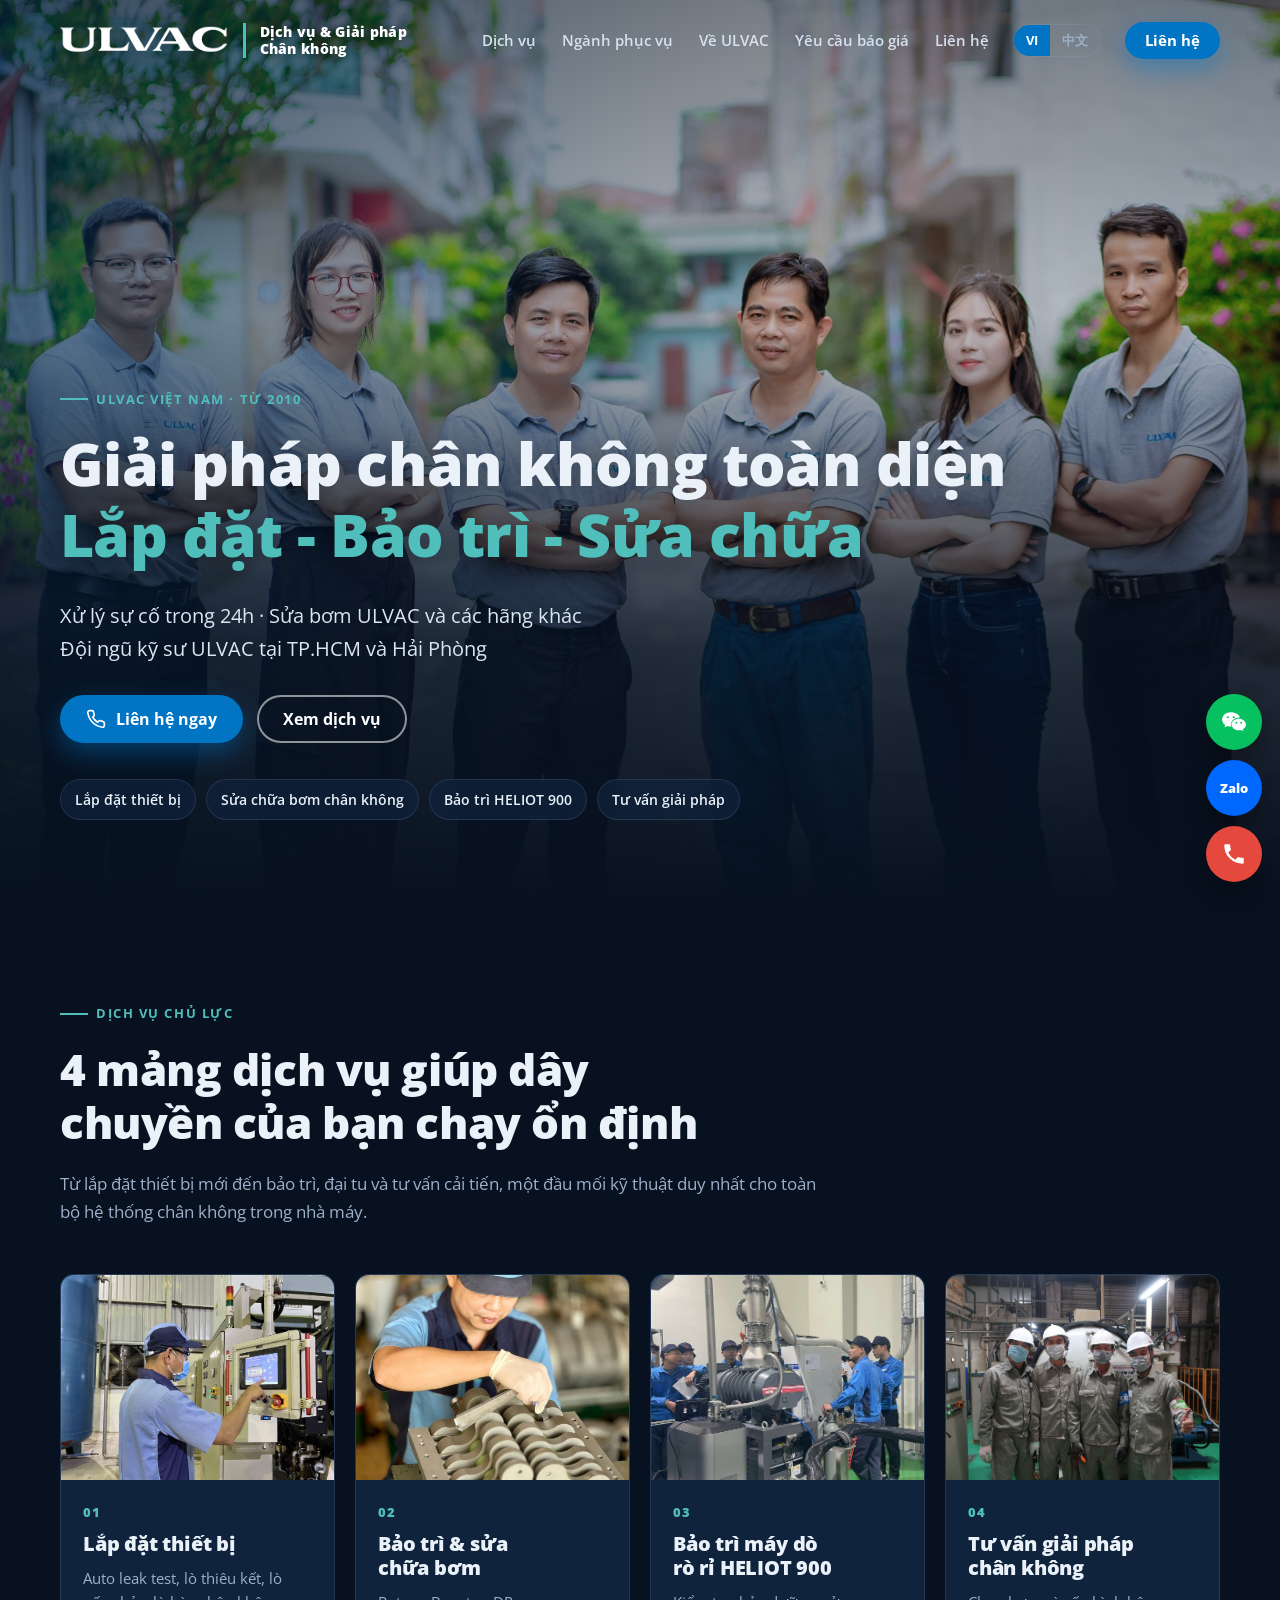
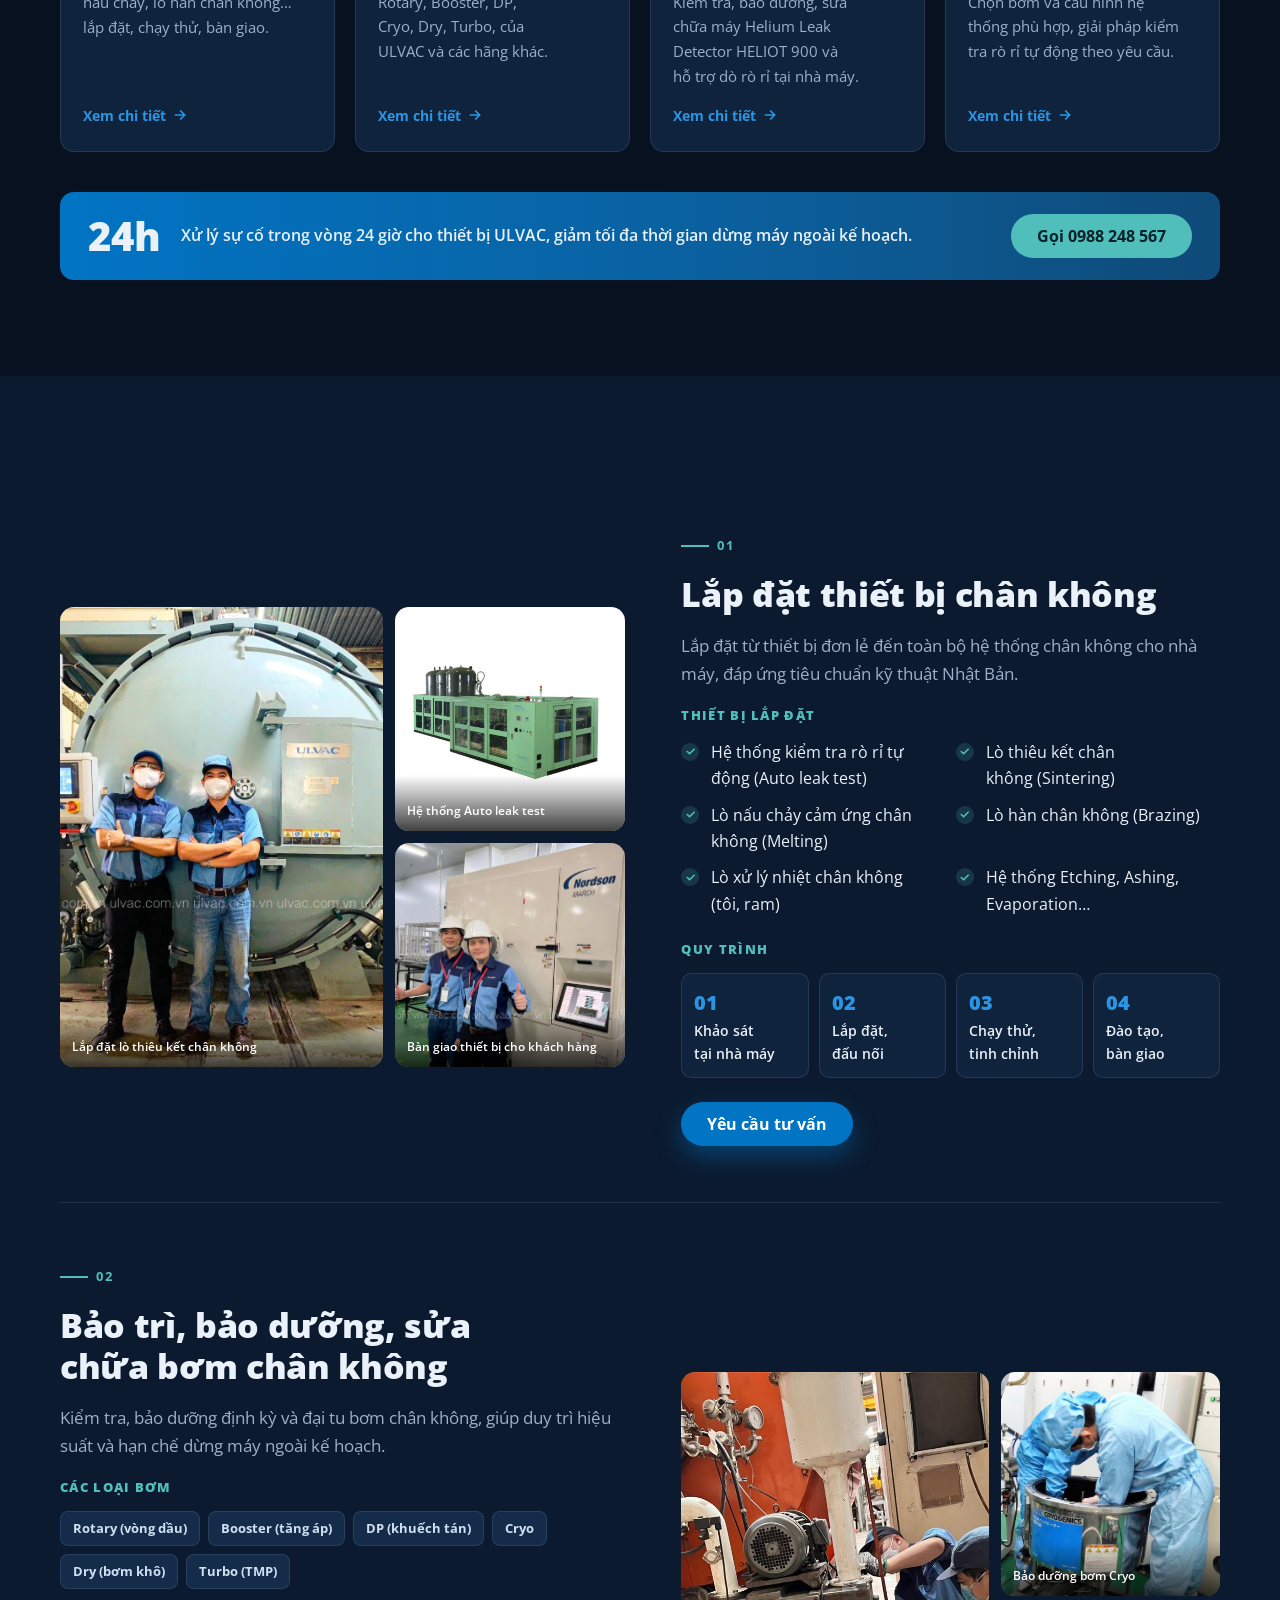
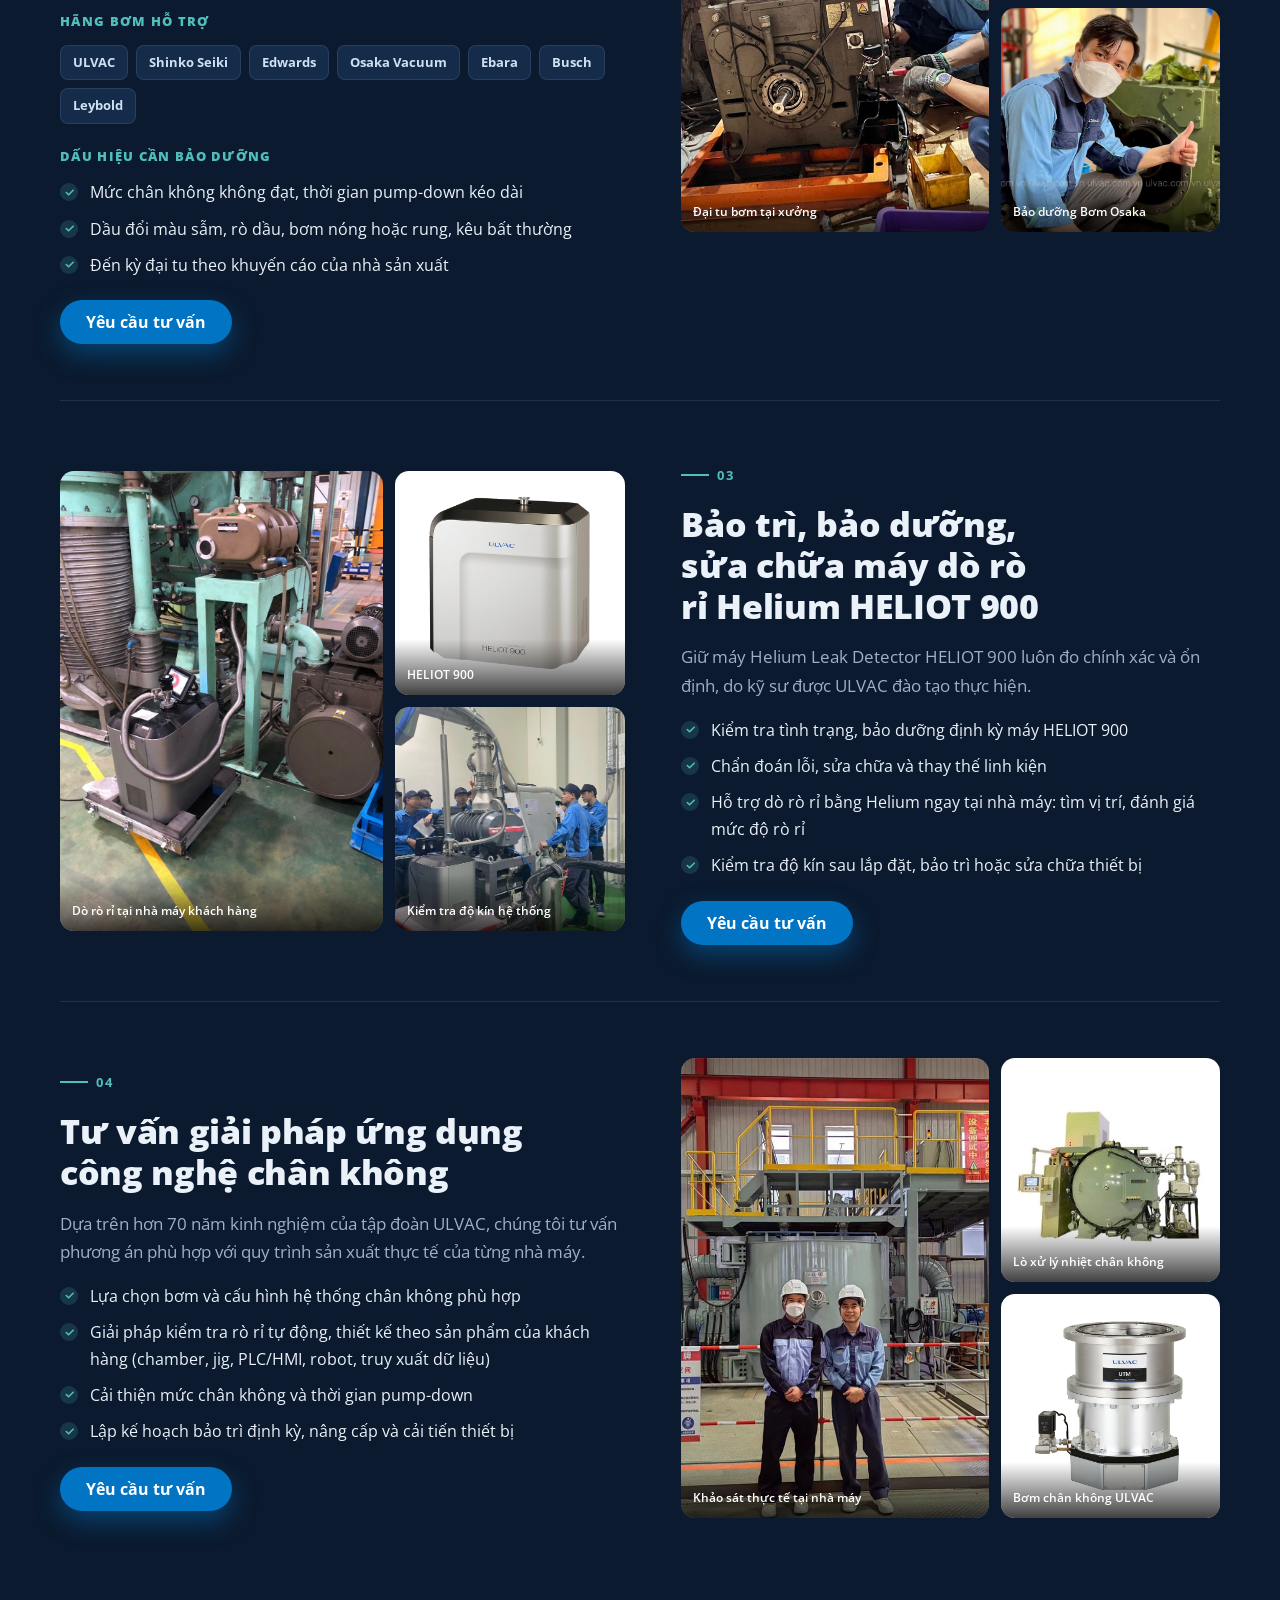
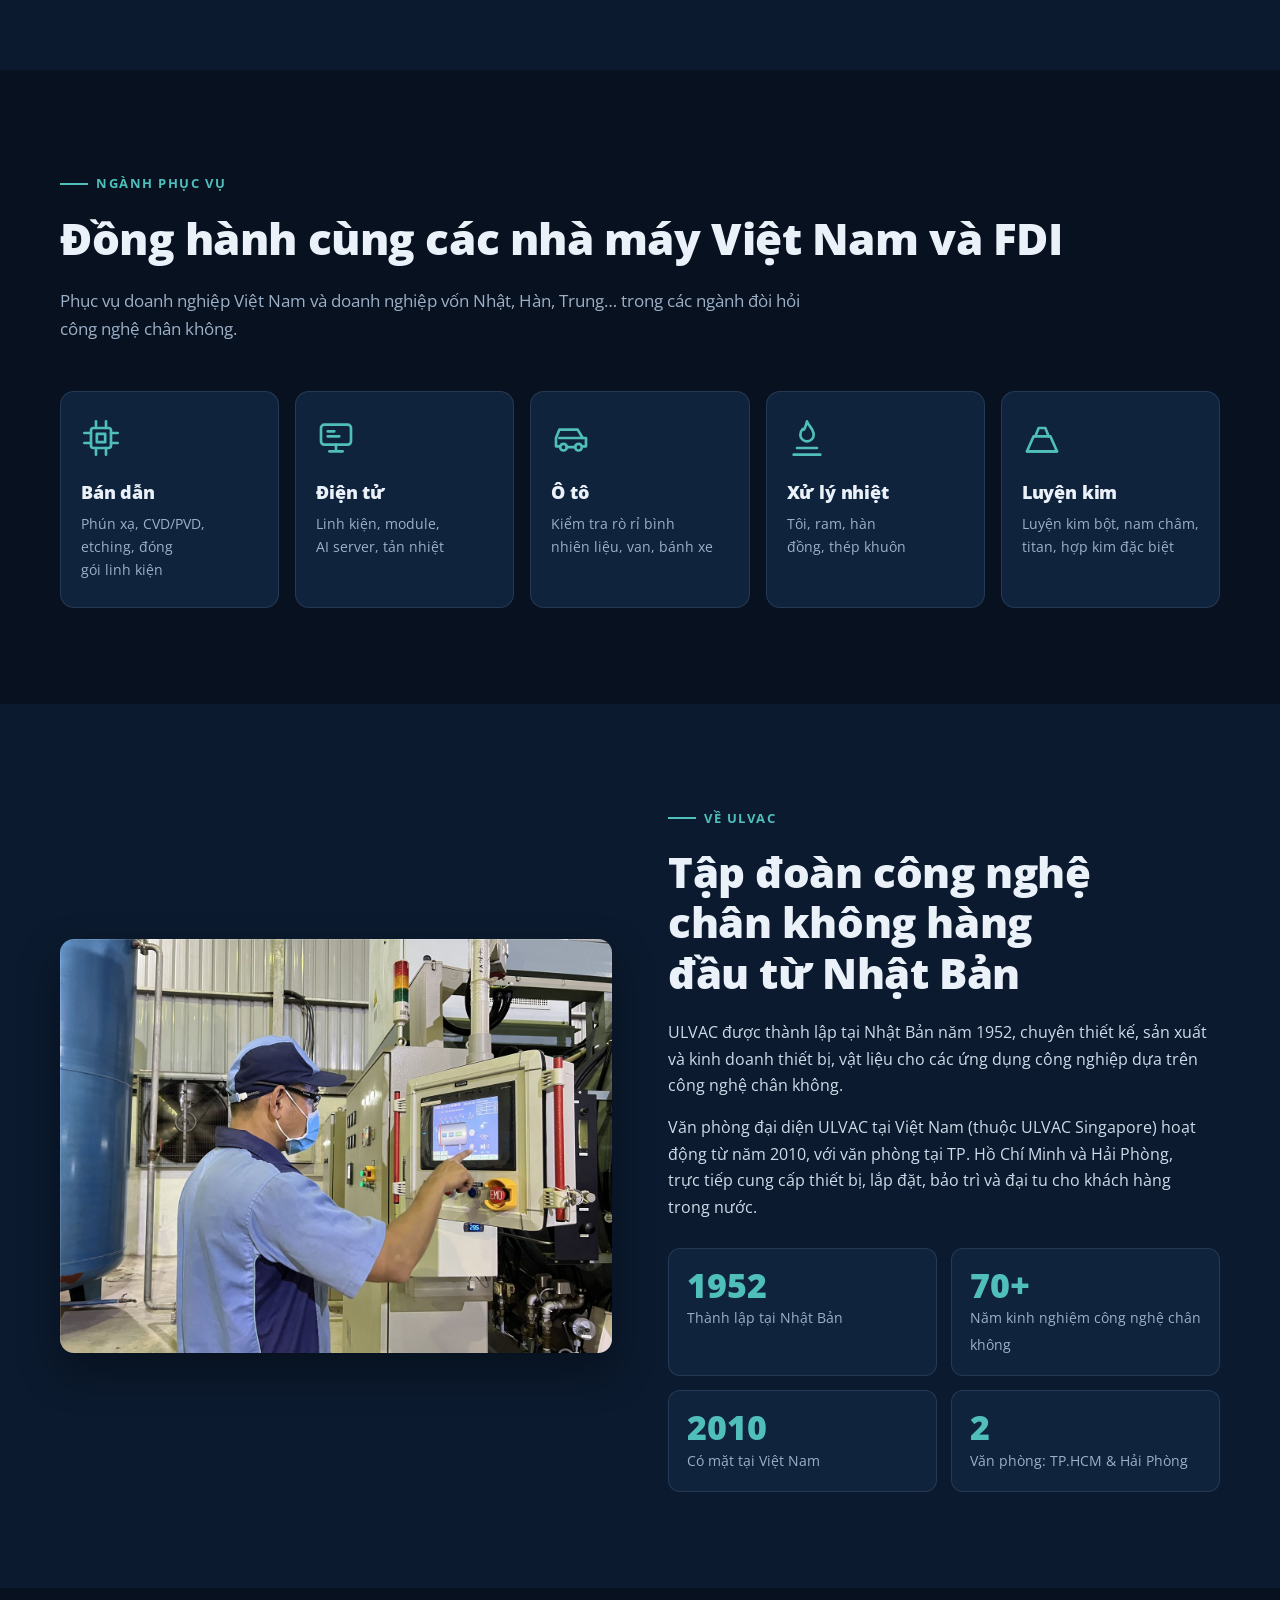
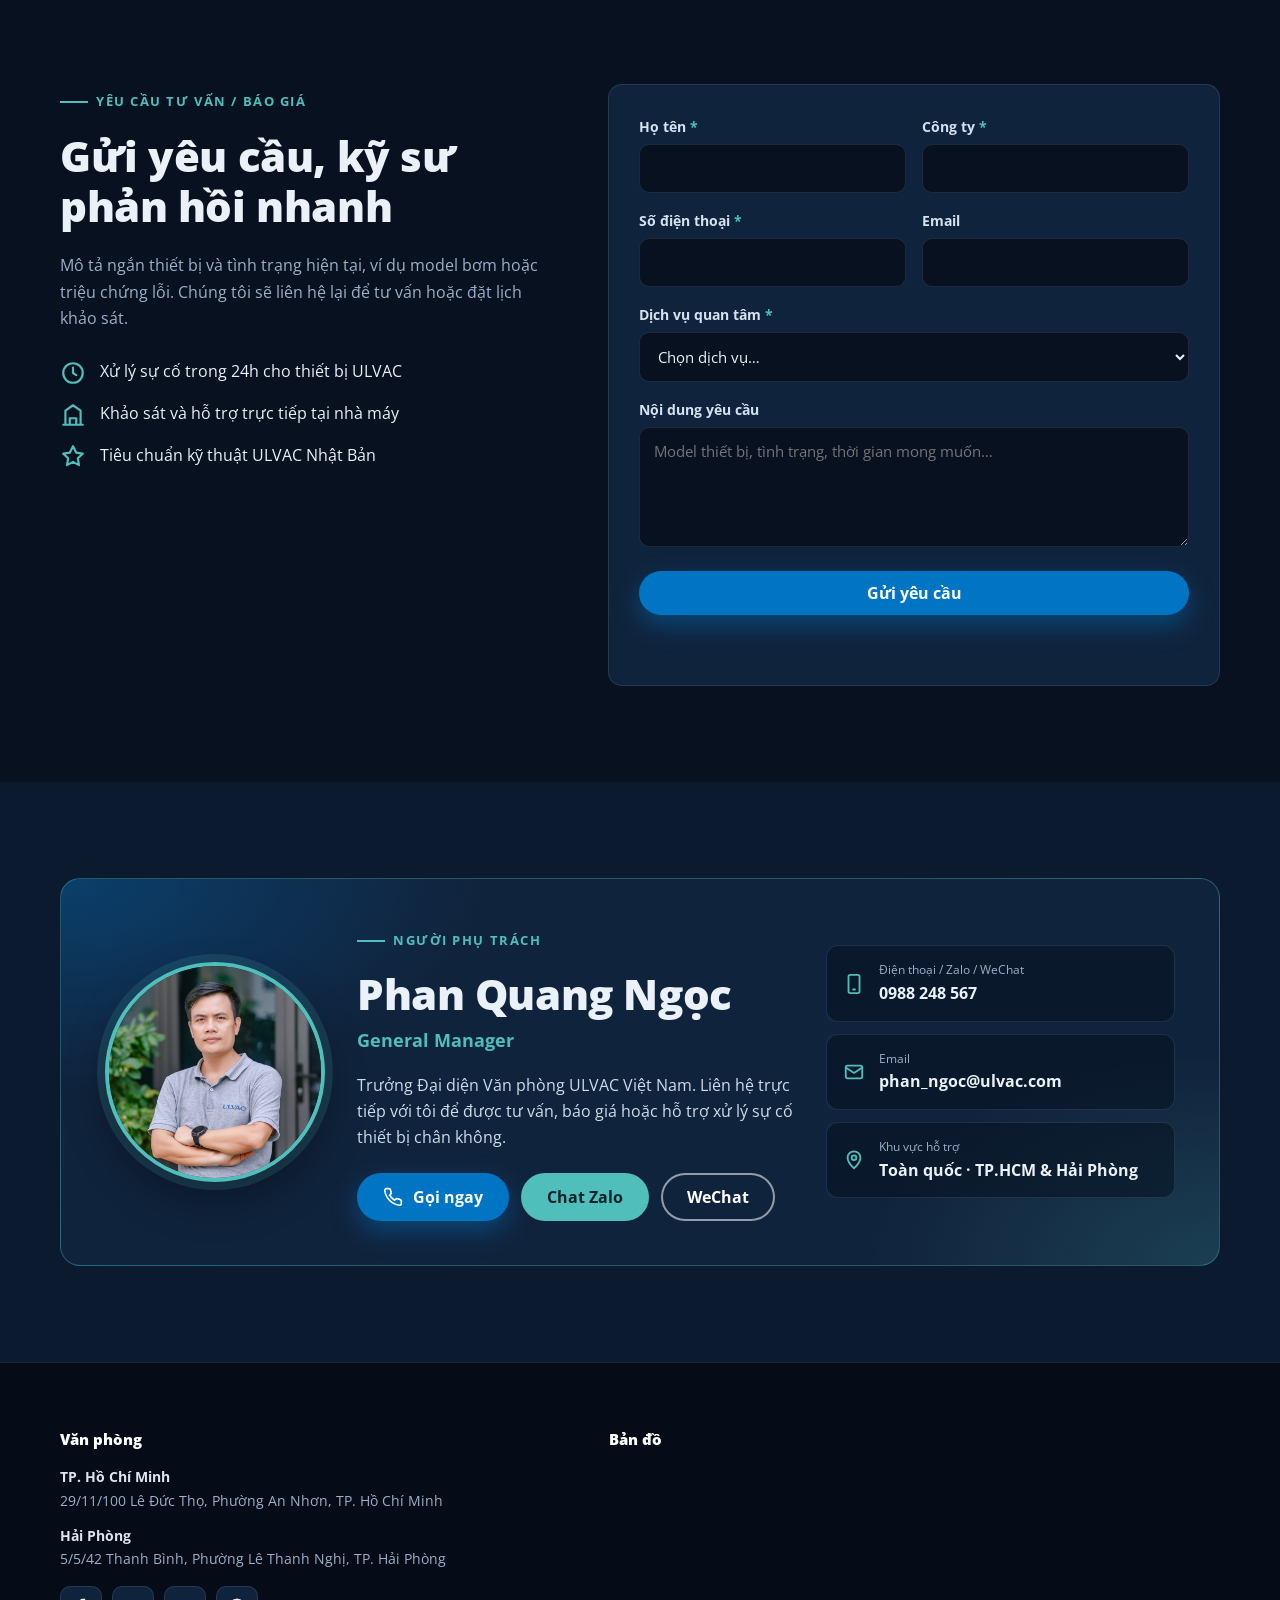
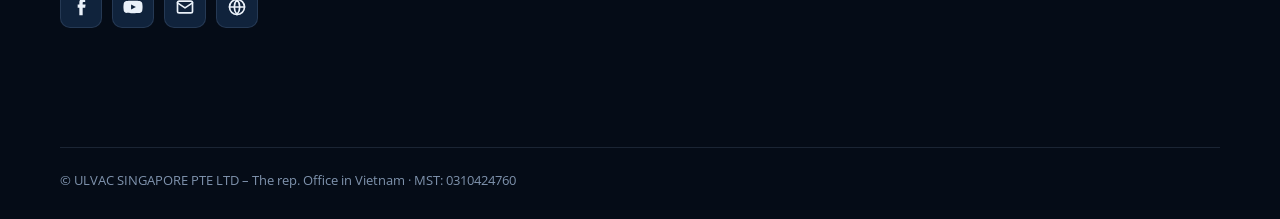
==== index.html @ b5900606 "dang_web" ====
<!doctype html>
<html lang="vi">
<head>
  <meta charset="utf-8">
  <meta name="viewport" content="width=device-width, initial-scale=1">
  <title data-i18n="meta.title">Dịch vụ chân không ULVAC – Phan Quang Ngọc</title>
  <meta name="description" data-i18n-content="meta.desc" content="Lắp đặt thiết bị, bảo trì sửa chữa bơm chân không, máy dò rò rỉ Helium HELIOT 900 và tư vấn giải pháp chân không cho nhà máy tại Việt Nam. Liên hệ 0988 248 567.">
  <meta name="theme-color" content="#07111f">
  <meta property="og:title" content="Dịch vụ chân không ULVAC – Phan Quang Ngọc">
  <meta property="og:description" content="Lắp đặt, bảo trì, sửa chữa bơm chân không và máy dò rò rỉ Helium. Xử lý sự cố trong 24h.">
  <meta property="og:image" content="assets/hero-team.jpg">
  <link rel="icon" href="assets/favicon.svg" type="image/svg+xml">
  <link rel="preconnect" href="https://fonts.googleapis.com">
  <link rel="preconnect" href="https://fonts.gstatic.com" crossorigin>
  <link href="https://fonts.googleapis.com/css2?family=Open+Sans:wght@400;600;700;800&display=swap" rel="stylesheet">
  <link rel="stylesheet" href="styles.css">
</head>
<body>

<!-- ============ HEADER ============ -->
<header class="site-header" id="top">
  <div class="container header-inner">
    <a class="logo" href="#top" aria-label="ULVAC">
      <img src="assets/logo-ulvac.png" alt="ULVAC" width="200" height="22">
      <span data-i18n="brand.sub">Dịch vụ &amp; Giải pháp<br>Chân không</span>
    </a>
    <nav class="nav" id="nav">
      <a href="#dich-vu" data-i18n="nav.services">Dịch vụ</a>
      <a href="#nganh" data-i18n="nav.industries">Ngành phục vụ</a>
      <a href="#ve-ulvac" data-i18n="nav.about">Về ULVAC</a>
      <a href="#bao-gia" data-i18n="nav.quote">Yêu cầu báo giá</a>
      <a href="#lien-he" data-i18n="nav.contact">Liên hệ</a>
    </nav>
    <div class="lang" role="group" aria-label="Ngôn ngữ / 语言">
      <button type="button" data-lang="vi" class="active">VI</button>
      <button type="button" data-lang="zh">中文</button>
    </div>
    <a class="btn btn-primary header-cta" href="#lien-he" data-i18n="nav.cta">Liên hệ</a>
    <button class="menu-toggle" id="menuToggle" aria-label="Menu" aria-expanded="false">
      <svg viewBox="0 0 24 24" fill="none" stroke="currentColor" stroke-width="2" stroke-linecap="round"><path d="M4 7h16M4 12h16M4 17h16"/></svg>
    </button>
  </div>
</header>

<main>
<!-- ============ HERO ============ -->
<section class="hero" aria-label="Giới thiệu">
  <div class="container">
    <div class="eyebrow" data-i18n="hero.eyebrow">ULVAC Việt Nam · Từ 2010</div>
    <h1 data-i18n="hero.title"><span>Giải pháp chân không toàn diện</span><em>Lắp đặt - Bảo trì - Sửa chữa</em></h1>
    <p class="hero-sub" data-i18n="hero.sub">Xử lý sự cố trong 24h · Sửa bơm ULVAC và các hãng khác<br>Đội ngũ kỹ sư ULVAC tại TP.HCM và Hải Phòng</p>
    <div class="hero-actions">
      <a class="btn btn-primary" href="#lien-he">
        <svg viewBox="0 0 24 24" fill="none" stroke="currentColor" stroke-width="2" stroke-linecap="round" stroke-linejoin="round"><path d="M22 16.9v3a2 2 0 0 1-2.2 2 19.8 19.8 0 0 1-8.6-3.1 19.5 19.5 0 0 1-6-6A19.8 19.8 0 0 1 2.1 4.2 2 2 0 0 1 4.1 2h3a2 2 0 0 1 2 1.7c.1.9.4 1.8.7 2.7a2 2 0 0 1-.5 2.1L8 9.8a16 16 0 0 0 6 6l1.3-1.3a2 2 0 0 1 2.1-.4c.9.3 1.8.6 2.7.7a2 2 0 0 1 1.7 2z"/></svg>
        <span data-i18n="hero.cta">Liên hệ ngay</span>
      </a>
      <a class="btn btn-ghost" href="#dich-vu" data-i18n="hero.cta2">Xem dịch vụ</a>
    </div>
    <div class="hero-badges">
      <span data-i18n="hero.b1">Lắp đặt thiết bị</span>
      <span data-i18n="hero.b2">Sửa chữa bơm chân không</span>
      <span data-i18n="hero.b3">Bảo trì HELIOT 900</span>
      <span data-i18n="hero.b4">Tư vấn giải pháp</span>
    </div>
  </div>
</section>

<!-- ============ 4 SERVICE CARDS ============ -->
<section id="dich-vu">
  <div class="container">
    <div class="section-head reveal">
      <div class="eyebrow" data-i18n="svc.eyebrow">Dịch vụ chủ lực</div>
      <h2 data-i18n="svc.title">4 mảng dịch vụ giúp dây chuyền của bạn chạy ổn định</h2>
      <p data-i18n="svc.lead">Từ lắp đặt thiết bị mới đến bảo trì, đại tu và tư vấn cải tiến, một đầu mối kỹ thuật duy nhất cho toàn bộ hệ thống chân không trong nhà máy.</p>
    </div>
    <div class="cards">
      <a class="card reveal" href="#lap-dat">
        <div class="card-img"><img src="assets/lapdat-lo.jpg" alt="Lắp đặt lò chân không" loading="lazy"></div>
        <div class="card-body">
          <div class="card-num">01</div>
          <h3 data-i18n="c1.title">Lắp đặt thiết bị</h3>
          <p data-i18n="c1.text">Auto leak test, lò thiêu kết, lò nấu chảy, lò hàn chân không… lắp đặt, chạy thử, bàn giao.</p>
          <span class="card-link"><span data-i18n="more">Xem chi tiết</span><svg viewBox="0 0 24 24" fill="none" stroke="currentColor" stroke-width="2.5" stroke-linecap="round"><path d="M5 12h14M13 6l6 6-6 6"/></svg></span>
        </div>
      </a>
      <a class="card reveal" href="#sua-bom">
        <div class="card-img"><img src="assets/bom-rotor.jpg" alt="Đại tu bơm chân không" loading="lazy"></div>
        <div class="card-body">
          <div class="card-num">02</div>
          <h3 data-i18n="c2.title">Bảo trì &amp; sửa chữa bơm</h3>
          <p data-i18n="c2.text">Rotary, Booster, DP, Cryo, Dry, Turbo, của ULVAC và các hãng khác.</p>
          <span class="card-link"><span data-i18n="more">Xem chi tiết</span><svg viewBox="0 0 24 24" fill="none" stroke="currentColor" stroke-width="2.5" stroke-linecap="round"><path d="M5 12h14M13 6l6 6-6 6"/></svg></span>
        </div>
      </a>
      <a class="card reveal" href="#heliot">
        <div class="card-img"><img src="assets/heliot-onsite.jpg" alt="Máy dò rò rỉ Helium HELIOT" loading="lazy"></div>
        <div class="card-body">
          <div class="card-num">03</div>
          <h3 data-i18n="c3.title">Bảo trì máy dò rò rỉ HELIOT 900</h3>
          <p data-i18n="c3.text">Kiểm tra, bảo dưỡng, sửa chữa máy Helium Leak Detector HELIOT 900 và hỗ trợ dò rò rỉ tại nhà máy.</p>
          <span class="card-link"><span data-i18n="more">Xem chi tiết</span><svg viewBox="0 0 24 24" fill="none" stroke="currentColor" stroke-width="2.5" stroke-linecap="round"><path d="M5 12h14M13 6l6 6-6 6"/></svg></span>
        </div>
      </a>
      <a class="card reveal" href="#tu-van">
        <div class="card-img"><img src="assets/tuvan-team.jpg" alt="Đội ngũ kỹ sư ULVAC" loading="lazy"></div>
        <div class="card-body">
          <div class="card-num">04</div>
          <h3 data-i18n="c4.title">Tư vấn giải pháp chân không</h3>
          <p data-i18n="c4.text">Chọn bơm và cấu hình hệ thống phù hợp, giải pháp kiểm tra rò rỉ tự động theo yêu cầu.</p>
          <span class="card-link"><span data-i18n="more">Xem chi tiết</span><svg viewBox="0 0 24 24" fill="none" stroke="currentColor" stroke-width="2.5" stroke-linecap="round"><path d="M5 12h14M13 6l6 6-6 6"/></svg></span>
        </div>
      </a>
    </div>
    <div class="strip reveal">
      <strong>24h</strong>
      <p data-i18n="strip.text">Xử lý sự cố trong vòng 24 giờ cho thiết bị ULVAC, giảm tối đa thời gian dừng máy ngoài kế hoạch.</p>
      <a class="btn btn-teal" href="tel:0988248567" data-i18n="strip.cta">Gọi 0988 248 567</a>
    </div>
  </div>
</section>

<!-- ============ SERVICE DETAILS ============ -->
<section class="alt" aria-label="Chi tiết dịch vụ">
  <div class="container">

    <!-- 01 Lắp đặt -->
    <article class="detail reveal" id="lap-dat">
      <div class="detail-media">
        <figure><img src="assets/lapdat-team.jpg" alt="Kỹ sư ULVAC bên lò chân không" loading="lazy"><figcaption data-i18n="d1.cap1">Lắp đặt lò thiêu kết chân không</figcaption></figure>
        <figure><img src="assets/sp-auto-leak.png" class="contain" alt="Hệ thống kiểm tra rò rỉ tự động" loading="lazy"><figcaption data-i18n="d1.cap2">Hệ thống Auto leak test</figcaption></figure>
        <figure><img src="assets/lapdat-nordson.jpg" alt="Lắp đặt máy cho khách hàng" loading="lazy"><figcaption data-i18n="d1.cap3">Bàn giao thiết bị cho khách hàng</figcaption></figure>
      </div>
      <div class="detail-text">
        <div class="eyebrow">01</div>
        <h3 data-i18n="d1.title">Lắp đặt thiết bị chân không</h3>
        <p class="lead" data-i18n="d1.lead">Lắp đặt từ thiết bị đơn lẻ đến toàn bộ hệ thống chân không cho nhà máy, đáp ứng tiêu chuẩn kỹ thuật Nhật Bản.</p>
        <div class="sub-title" data-i18n="d1.sub1">Thiết bị lắp đặt</div>
        <ul class="ticks two">
          <li data-i18n="d1.i1">Hệ thống kiểm tra rò rỉ tự động (Auto leak test)</li>
          <li data-i18n="d1.i2">Lò thiêu kết chân không (Sintering)</li>
          <li data-i18n="d1.i3">Lò nấu chảy cảm ứng chân không (Melting)</li>
          <li data-i18n="d1.i4">Lò hàn chân không (Brazing)</li>
          <li data-i18n="d1.i5">Lò xử lý nhiệt chân không (tôi, ram)</li>
          <li data-i18n="d1.i6">Hệ thống Etching, Ashing, Evaporation…</li>
        </ul>
        <div class="sub-title" data-i18n="d1.sub2">Quy trình</div>
        <div class="steps">
          <div data-i18n="d1.s1">Khảo sát tại nhà máy</div>
          <div data-i18n="d1.s2">Lắp đặt, đấu nối</div>
          <div data-i18n="d1.s3">Chạy thử, tinh chỉnh</div>
          <div data-i18n="d1.s4">Đào tạo, bàn giao</div>
        </div>
        <a class="btn btn-primary" href="#bao-gia" data-i18n="d.cta">Yêu cầu tư vấn</a>
      </div>
    </article>

    <!-- 02 Sửa bơm -->
    <article class="detail reverse reveal" id="sua-bom">
      <div class="detail-media">
        <figure><img src="assets/bom-overhaul.jpg" alt="Đại tu bơm chân không tại xưởng" loading="lazy"><figcaption data-i18n="d2.cap1">Đại tu bơm tại xưởng</figcaption></figure>
        <figure><img src="assets/bom-cryo-room.jpg" alt="Bảo dưỡng bơm Cryo trong phòng sạch" loading="lazy"><figcaption data-i18n="d2.cap2">Bảo dưỡng bơm Cryo</figcaption></figure>
        <figure><img src="assets/bom-booster.jpg" alt="Bảo dưỡng bơm Osaka" loading="lazy"><figcaption data-i18n="d2.cap3">Bảo dưỡng Bơm Osaka</figcaption></figure>
      </div>
      <div class="detail-text">
        <div class="eyebrow">02</div>
        <h3 data-i18n="d2.title">Bảo trì, bảo dưỡng, sửa chữa bơm chân không</h3>
        <p class="lead" data-i18n="d2.lead">Kiểm tra, bảo dưỡng định kỳ và đại tu bơm chân không, giúp duy trì hiệu suất và hạn chế dừng máy ngoài kế hoạch.</p>
        <div class="sub-title" data-i18n="d2.sub1">Các loại bơm</div>
        <div class="tags">
          <span data-i18n="d2.t1">Rotary (vòng dầu)</span>
          <span data-i18n="d2.t2">Booster (tăng áp)</span>
          <span data-i18n="d2.t3">DP (khuếch tán)</span>
          <span>Cryo</span>
          <span data-i18n="d2.t5">Dry (bơm khô)</span>
          <span>Turbo (TMP)</span>
        </div>
        <div class="sub-title" data-i18n="d2.sub2">Hãng bơm hỗ trợ</div>
        <div class="tags">
          <span>ULVAC</span><span>Shinko Seiki</span><span>Edwards</span><span>Osaka Vacuum</span><span>Ebara</span><span>Busch</span><span>Leybold</span>
        </div>
        <div class="sub-title" data-i18n="d2.sub3">Dấu hiệu cần bảo dưỡng</div>
        <ul class="ticks">
          <li data-i18n="d2.i1">Mức chân không không đạt, thời gian pump-down kéo dài</li>
          <li data-i18n="d2.i2">Dầu đổi màu sẫm, rò dầu, bơm nóng hoặc rung, kêu bất thường</li>
          <li data-i18n="d2.i3">Đến kỳ đại tu theo khuyến cáo của nhà sản xuất</li>
        </ul>
        <a class="btn btn-primary" href="#bao-gia" data-i18n="d.cta">Yêu cầu tư vấn</a>
      </div>
    </article>

    <!-- 03 HELIOT -->
    <article class="detail reveal" id="heliot">
      <div class="detail-media">
        <figure><img src="assets/heliot-cart.jpg" alt="Máy HELIOT kiểm tra rò rỉ tại nhà máy" loading="lazy"><figcaption data-i18n="d3.cap1">Dò rò rỉ tại nhà máy khách hàng</figcaption></figure>
        <figure><img src="assets/heliot900.png" class="contain" alt="ULVAC HELIOT 900" loading="lazy"><figcaption>HELIOT 900</figcaption></figure>
        <figure><img src="assets/heliot-onsite.jpg" alt="Kỹ sư kiểm tra rò rỉ Helium" loading="lazy"><figcaption data-i18n="d3.cap3">Kiểm tra độ kín hệ thống</figcaption></figure>
      </div>
      <div class="detail-text">
        <div class="eyebrow">03</div>
        <h3 data-i18n="d3.title">Bảo trì, bảo dưỡng, sửa chữa máy dò rò rỉ Helium HELIOT 900</h3>
        <p class="lead" data-i18n="d3.lead">Giữ máy Helium Leak Detector HELIOT 900 luôn đo chính xác và ổn định, do kỹ sư được ULVAC đào tạo thực hiện.</p>
        <ul class="ticks">
          <li data-i18n="d3.i1">Kiểm tra tình trạng, bảo dưỡng định kỳ máy HELIOT 900</li>
          <li data-i18n="d3.i2">Chẩn đoán lỗi, sửa chữa và thay thế linh kiện</li>
          <li data-i18n="d3.i3">Hỗ trợ dò rò rỉ bằng Helium ngay tại nhà máy: tìm vị trí, đánh giá mức độ rò rỉ</li>
          <li data-i18n="d3.i4">Kiểm tra độ kín sau lắp đặt, bảo trì hoặc sửa chữa thiết bị</li>
        </ul>
        <a class="btn btn-primary" href="#bao-gia" data-i18n="d.cta">Yêu cầu tư vấn</a>
      </div>
    </article>

    <!-- 04 Tư vấn -->
    <article class="detail reverse reveal" id="tu-van">
      <div class="detail-media">
        <figure><img src="assets/lapdat-site.jpg" alt="Khảo sát hệ thống tại nhà máy" loading="lazy"><figcaption data-i18n="d4.cap1">Khảo sát thực tế tại nhà máy</figcaption></figure>
        <figure><img src="assets/sp-lo-nhiet.png" class="contain" alt="Lò xử lý nhiệt chân không" loading="lazy"><figcaption data-i18n="d4.cap2">Lò xử lý nhiệt chân không</figcaption></figure>
        <figure><img src="assets/sp-bom-turbo.png" class="contain" alt="Bơm Turbo ULVAC" loading="lazy"><figcaption data-i18n="d4.cap3">Bơm chân không ULVAC</figcaption></figure>
      </div>
      <div class="detail-text">
        <div class="eyebrow">04</div>
        <h3 data-i18n="d4.title">Tư vấn giải pháp ứng dụng công nghệ chân không</h3>
        <p class="lead" data-i18n="d4.lead">Dựa trên hơn 70 năm kinh nghiệm của tập đoàn ULVAC, chúng tôi tư vấn phương án phù hợp với quy trình sản xuất thực tế của từng nhà máy.</p>
        <ul class="ticks">
          <li data-i18n="d4.i1">Lựa chọn bơm và cấu hình hệ thống chân không phù hợp</li>
          <li data-i18n="d4.i2">Giải pháp kiểm tra rò rỉ tự động, thiết kế theo sản phẩm của khách hàng (chamber, jig, PLC/HMI, robot, truy xuất dữ liệu)</li>
          <li data-i18n="d4.i3">Cải thiện mức chân không và thời gian pump-down</li>
          <li data-i18n="d4.i4">Lập kế hoạch bảo trì định kỳ, nâng cấp và cải tiến thiết bị</li>
        </ul>
        <a class="btn btn-primary" href="#bao-gia" data-i18n="d.cta">Yêu cầu tư vấn</a>
      </div>
    </article>

  </div>
</section>

<!-- ============ INDUSTRIES ============ -->
<section id="nganh">
  <div class="container">
    <div class="section-head wide reveal">
      <div class="eyebrow" data-i18n="ind.eyebrow">Ngành phục vụ</div>
      <h2 data-i18n="ind.title">Đồng hành cùng các nhà máy Việt Nam và FDI</h2>
      <p data-i18n="ind.lead">Phục vụ doanh nghiệp Việt Nam và doanh nghiệp vốn Nhật, Hàn, Trung… trong các ngành đòi hỏi công nghệ chân không.</p>
    </div>
    <div class="industries">
      <div class="industry reveal">
        <svg viewBox="0 0 24 24" fill="none" stroke="currentColor" stroke-width="1.6" stroke-linecap="round" stroke-linejoin="round"><rect x="6" y="6" width="12" height="12" rx="1.5"/><rect x="9.5" y="9.5" width="5" height="5"/><path d="M9 2v4M15 2v4M9 18v4M15 18v4M2 9h4M2 15h4M18 9h4M18 15h4"/></svg>
        <h3 data-i18n="ind.1">Bán dẫn</h3><p data-i18n="ind.1p">Phún xạ, CVD/PVD, etching, đóng gói linh kiện</p>
      </div>
      <div class="industry reveal">
        <svg viewBox="0 0 24 24" fill="none" stroke="currentColor" stroke-width="1.6" stroke-linecap="round" stroke-linejoin="round"><rect x="3" y="4" width="18" height="12" rx="2"/><path d="M8 20h8M12 16v4M7 8h4M7 11h7"/></svg>
        <h3 data-i18n="ind.2">Điện tử</h3><p data-i18n="ind.2p">Linh kiện, module, AI server, tản nhiệt</p>
      </div>
      <div class="industry reveal">
        <svg viewBox="0 0 24 24" fill="none" stroke="currentColor" stroke-width="1.6" stroke-linecap="round" stroke-linejoin="round"><path d="M5 17H3v-5l2-5h11l3 5h2v5h-2"/><circle cx="7.5" cy="17.5" r="2"/><circle cx="16.5" cy="17.5" r="2"/><path d="M9.5 17.5h5M5 12h14"/></svg>
        <h3 data-i18n="ind.3">Ô tô</h3><p data-i18n="ind.3p">Kiểm tra rò rỉ bình nhiên liệu, van, bánh xe</p>
      </div>
      <div class="industry reveal">
        <svg viewBox="0 0 24 24" fill="none" stroke="currentColor" stroke-width="1.6" stroke-linecap="round" stroke-linejoin="round"><path d="M12 2c1 3 4 4.5 4 8a4 4 0 0 1-8 0c0-1.5.5-2.5 1.5-3.5C10 8 11 6 12 2z"/><path d="M4 22h16M6 18h12"/></svg>
        <h3 data-i18n="ind.4">Xử lý nhiệt</h3><p data-i18n="ind.4p">Tôi, ram, hàn đồng, thép khuôn</p>
      </div>
      <div class="industry reveal">
        <svg viewBox="0 0 24 24" fill="none" stroke="currentColor" stroke-width="1.6" stroke-linecap="round" stroke-linejoin="round"><path d="M3 20l4-9h10l4 9z"/><path d="M8 11l2-5h4l2 5M3 20h18"/></svg>
        <h3 data-i18n="ind.5">Luyện kim</h3><p data-i18n="ind.5p">Luyện kim bột, nam châm, titan, hợp kim đặc biệt</p>
      </div>
    </div>
  </div>
</section>

<!-- ============ ABOUT ULVAC ============ -->
<section class="alt" id="ve-ulvac">
  <div class="container about">
    <div class="about-img reveal"><img src="assets/lapdat-lo.jpg" alt="Kỹ sư ULVAC Việt Nam vận hành lò chân không" loading="lazy"></div>
    <div class="reveal">
      <div class="eyebrow" data-i18n="ab.eyebrow">Về ULVAC</div>
      <h2 data-i18n="ab.title">Tập đoàn công nghệ chân không hàng đầu từ Nhật Bản</h2>
      <p data-i18n="ab.p1">ULVAC được thành lập tại Nhật Bản năm 1952, chuyên thiết kế, sản xuất và kinh doanh thiết bị, vật liệu cho các ứng dụng công nghiệp dựa trên công nghệ chân không.</p>
      <p data-i18n="ab.p2">Văn phòng đại diện ULVAC tại Việt Nam (thuộc ULVAC Singapore) hoạt động từ năm 2010, với văn phòng tại TP. Hồ Chí Minh và Hải Phòng, trực tiếp cung cấp thiết bị, lắp đặt, bảo trì và đại tu cho khách hàng trong nước.</p>
      <div class="stats">
        <div class="stat"><b>1952</b><span data-i18n="ab.s1">Thành lập tại Nhật Bản</span></div>
        <div class="stat"><b>70+</b><span data-i18n="ab.s2">Năm kinh nghiệm công nghệ chân không</span></div>
        <div class="stat"><b>2010</b><span data-i18n="ab.s3">Có mặt tại Việt Nam</span></div>
        <div class="stat"><b>2</b><span data-i18n="ab.s4">Văn phòng: TP.HCM &amp; Hải Phòng</span></div>
      </div>
    </div>
  </div>
</section>

<!-- ============ QUOTE FORM ============ -->
<section id="bao-gia">
  <div class="container quote">
    <div class="reveal">
      <div class="eyebrow" data-i18n="q.eyebrow">Yêu cầu tư vấn / báo giá</div>
      <h2 class="section-title" data-i18n="q.title">Gửi yêu cầu, kỹ sư phản hồi nhanh</h2>
      <p data-i18n="q.lead" style="color:var(--muted)">Mô tả ngắn thiết bị và tình trạng hiện tại, ví dụ model bơm hoặc triệu chứng lỗi. Chúng tôi sẽ liên hệ lại để tư vấn hoặc đặt lịch khảo sát.</p>
      <div class="quote-points">
        <div><svg viewBox="0 0 24 24" fill="none" stroke="currentColor" stroke-width="2" stroke-linecap="round" stroke-linejoin="round"><circle cx="12" cy="12" r="9"/><path d="M12 7v5l3 2"/></svg><span data-i18n="q.p1">Xử lý sự cố trong 24h cho thiết bị ULVAC</span></div>
        <div><svg viewBox="0 0 24 24" fill="none" stroke="currentColor" stroke-width="2" stroke-linecap="round" stroke-linejoin="round"><path d="M3 21h18M5 21V8l7-5 7 5v13M9 21v-6h6v6"/></svg><span data-i18n="q.p2">Khảo sát và hỗ trợ trực tiếp tại nhà máy</span></div>
        <div><svg viewBox="0 0 24 24" fill="none" stroke="currentColor" stroke-width="2" stroke-linecap="round" stroke-linejoin="round"><path d="M12 2l3 6 6 .9-4.5 4.3 1 6.3L12 16.5 6.5 19.5l1-6.3L3 8.9 9 8z"/></svg><span data-i18n="q.p3">Tiêu chuẩn kỹ thuật ULVAC Nhật Bản</span></div>
      </div>
    </div>
    <form class="form reveal" id="quoteForm" novalidate>
      <div class="field"><label for="f-name"><span data-i18n="f.name">Họ tên</span> <i>*</i></label><input id="f-name" name="name" required autocomplete="name"></div>
      <div class="field"><label for="f-company"><span data-i18n="f.company">Công ty</span> <i>*</i></label><input id="f-company" name="company" required autocomplete="organization"></div>
      <div class="field"><label for="f-phone"><span data-i18n="f.phone">Số điện thoại</span> <i>*</i></label><input id="f-phone" name="phone" type="tel" required autocomplete="tel"></div>
      <div class="field"><label for="f-email">Email</label><input id="f-email" name="email" type="email" autocomplete="email"></div>
      <div class="field full"><label for="f-service"><span data-i18n="f.service">Dịch vụ quan tâm</span> <i>*</i></label>
        <select id="f-service" name="service" required>
          <option value="" data-i18n="f.choose">Chọn dịch vụ…</option>
          <option value="Lắp đặt thiết bị" data-i18n="c1.title">Lắp đặt thiết bị</option>
          <option value="Bảo trì & sửa chữa bơm" data-i18n="c2.title">Bảo trì &amp; sửa chữa bơm</option>
          <option value="Bảo trì HELIOT 900" data-i18n="c3.title">Bảo trì máy dò rò rỉ HELIOT 900</option>
          <option value="Tư vấn giải pháp" data-i18n="c4.title">Tư vấn giải pháp chân không</option>
        </select>
      </div>
      <div class="field full"><label for="f-msg" data-i18n="f.msg">Nội dung yêu cầu</label><textarea id="f-msg" name="message" data-i18n-ph="f.msgph" placeholder="Model thiết bị, tình trạng, thời gian mong muốn…"></textarea></div>
      <div class="hp" aria-hidden="true"><label>Website<input name="website" tabindex="-1" autocomplete="off"></label></div>
      <div class="full"><button class="btn btn-primary" type="submit" style="width:100%"><span data-i18n="f.submit">Gửi yêu cầu</span></button></div>
      <p class="form-status" id="formStatus" role="status" aria-live="polite"></p>
    </form>
  </div>
</section>

<!-- ============ PERSONAL ============ -->
<section id="lien-he" class="alt">
  <div class="container">
    <div class="person reveal">
      <figure class="person-photo"><img src="assets/phan-quang-ngoc.jpg" alt="Phan Quang Ngọc – ULVAC Việt Nam" width="800" height="800" loading="lazy"></figure>
      <div>
        <div class="eyebrow" data-i18n="p.eyebrow">Người phụ trách</div>
        <h2 data-i18n="p.name">Phan Quang Ngọc</h2>
        <div class="role" data-i18n="p.role">General Manager</div>
        <p class="intro" data-i18n="p.intro">Trưởng Đại diện Văn phòng ULVAC Việt Nam. Liên hệ trực tiếp với tôi để được tư vấn, báo giá hoặc hỗ trợ xử lý sự cố thiết bị chân không.</p>
        <div class="person-actions">
          <a class="btn btn-primary" href="tel:0988248567">
            <svg viewBox="0 0 24 24" fill="none" stroke="currentColor" stroke-width="2" stroke-linecap="round" stroke-linejoin="round"><path d="M22 16.9v3a2 2 0 0 1-2.2 2 19.8 19.8 0 0 1-8.6-3.1 19.5 19.5 0 0 1-6-6A19.8 19.8 0 0 1 2.1 4.2 2 2 0 0 1 4.1 2h3a2 2 0 0 1 2 1.7c.1.9.4 1.8.7 2.7a2 2 0 0 1-.5 2.1L8 9.8a16 16 0 0 0 6 6l1.3-1.3a2 2 0 0 1 2.1-.4c.9.3 1.8.6 2.7.7a2 2 0 0 1 1.7 2z"/></svg>
            <span data-i18n="p.call">Gọi ngay</span>
          </a>
          <a class="btn btn-teal" href="https://zalo.me/0988248567" target="_blank" rel="noopener" data-i18n="p.zalo">Chat Zalo</a>
          <button class="btn btn-ghost" type="button" data-open-qr="wechat" data-i18n="p.wechat">WeChat</button>
        </div>
      </div>
      <div class="contact-list">
        <a href="tel:0988248567">
          <svg viewBox="0 0 24 24" fill="none" stroke="currentColor" stroke-width="2" stroke-linecap="round" stroke-linejoin="round"><rect x="6" y="2" width="12" height="20" rx="2"/><path d="M11 18h2"/></svg>
          <span><small data-i18n="p.l1">Điện thoại / Zalo / WeChat</small><b>0988 248 567</b></span>
        </a>
        <a href="mailto:phan_ngoc@ulvac.com">
          <svg viewBox="0 0 24 24" fill="none" stroke="currentColor" stroke-width="2" stroke-linecap="round" stroke-linejoin="round"><rect x="3" y="5" width="18" height="14" rx="2"/><path d="M3 7l9 6 9-6"/></svg>
          <span><small>Email</small><b>phan_ngoc@ulvac.com</b></span>
        </a>
        <div>
          <svg viewBox="0 0 24 24" fill="none" stroke="currentColor" stroke-width="2" stroke-linecap="round" stroke-linejoin="round"><path d="M12 21s-7-6.2-7-11.5a7 7 0 0 1 14 0C19 14.8 12 21 12 21z"/><circle cx="12" cy="9.5" r="2.5"/></svg>
          <span><small data-i18n="p.l3">Khu vực hỗ trợ</small><b data-i18n="p.l3v">Toàn quốc · TP.HCM &amp; Hải Phòng</b></span>
        </div>
      </div>
    </div>
  </div>
</section>
</main>

<!-- ============ FOOTER ============ -->
<footer class="site-footer">
  <div class="container">
    <div class="footer-grid">
      <div>
        <h4 data-i18n="ft.office">Văn phòng</h4>
        <div class="office">
          <div><b data-i18n="ft.hcm">TP. Hồ Chí Minh</b><span data-i18n="ft.hcmaddr">29/11/100 Lê Đức Thọ, Phường An Nhơn, TP. Hồ Chí Minh</span></div>
          <div><b data-i18n="ft.hp">Hải Phòng</b><span data-i18n="ft.hpaddr">5/5/42 Thanh Bình, Phường Lê Thanh Nghị, TP. Hải Phòng</span></div>
        </div>
        <div class="socials">
          <a href="https://www.facebook.com/profile.php?id=61591741280065" target="_blank" rel="noopener" aria-label="Facebook"><svg viewBox="0 0 24 24" fill="currentColor"><path d="M14 9V7c0-.9.6-1 1-1h2V2h-3c-3 0-4 2.2-4 4.2V9H8v4h2v9h4v-9h3l.5-4z"/></svg></a>
          <a href="https://www.youtube.com/@ulvacvietnam" target="_blank" rel="noopener" aria-label="YouTube"><svg viewBox="0 0 24 24" fill="currentColor"><path d="M23 7.2a3 3 0 0 0-2.1-2.1C19 4.6 12 4.6 12 4.6s-7 0-8.9.5A3 3 0 0 0 1 7.2 31 31 0 0 0 .5 12a31 31 0 0 0 .5 4.8 3 3 0 0 0 2.1 2.1c1.9.5 8.9.5 8.9.5s7 0 8.9-.5a3 3 0 0 0 2.1-2.1 31 31 0 0 0 .5-4.8 31 31 0 0 0-.5-4.8zM9.7 15V9l5.8 3z"/></svg></a>
          <a href="mailto:Infor@ulvac.com.vn" aria-label="Email"><svg viewBox="0 0 24 24" fill="none" stroke="currentColor" stroke-width="2" stroke-linecap="round" stroke-linejoin="round"><rect x="3" y="5" width="18" height="14" rx="2"/><path d="M3 7l9 6 9-6"/></svg></a>
          <a href="https://ulvac.com.vn/" target="_blank" rel="noopener" aria-label="Website ulvac.com.vn"><svg viewBox="0 0 24 24" fill="none" stroke="currentColor" stroke-width="2" stroke-linecap="round" stroke-linejoin="round"><circle cx="12" cy="12" r="9"/><path d="M3 12h18M12 3a14 14 0 0 1 0 18M12 3a14 14 0 0 0 0 18"/></svg></a>
        </div>
      </div>
      <div>
        <h4 data-i18n="ft.map">Bản đồ</h4>
        <iframe class="map" title="Bản đồ văn phòng ULVAC TP.HCM" loading="lazy" referrerpolicy="no-referrer-when-downgrade"
          src="https://www.google.com/maps?q=29%2F11%2F100%20L%C3%AA%20%C4%90%E1%BB%A9c%20Th%E1%BB%8D%2C%20G%C3%B2%20V%E1%BA%A5p%2C%20H%E1%BB%93%20Ch%C3%AD%20Minh&output=embed"></iframe>
      </div>
    </div>
    <div class="legal">
      <span>© ULVAC SINGAPORE PTE LTD – The rep. Office in Vietnam · <span data-i18n="ft.tax">MST</span>: 0310424760</span>
    </div>
  </div>
</footer>

<!-- Floating contact -->
<div class="fab" aria-label="Liên hệ nhanh">
  <button class="f-wechat" type="button" data-open-qr="wechat" aria-label="WeChat">
    <svg viewBox="0 0 24 24" fill="currentColor"><path d="M9 3C4.6 3 1 6 1 9.6c0 2 1.1 3.9 2.9 5.1L3.2 17l2.6-1.3c1 .3 2 .5 3.2.5h.6a6 6 0 0 1-.3-1.8c0-3.6 3.4-6.5 7.6-6.5h.6C16.9 5.1 13.3 3 9 3zM6.3 8.6a1 1 0 1 1 0-2 1 1 0 0 1 0 2zm5.4 0a1 1 0 1 1 0-2 1 1 0 0 1 0 2zM23 14.3c0-3-3-5.4-6.6-5.4s-6.6 2.4-6.6 5.4 3 5.4 6.6 5.4c.8 0 1.5-.1 2.2-.3l2.1 1.1-.6-1.9c1.8-1 2.9-2.5 2.9-4.3zm-8.8-.8a.9.9 0 1 1 0-1.8.9.9 0 0 1 0 1.8zm4.4 0a.9.9 0 1 1 0-1.8.9.9 0 0 1 0 1.8z"/></svg>
  </button>
  <a class="f-zalo" href="https://zalo.me/0988248567" target="_blank" rel="noopener" aria-label="Zalo">Zalo</a>
  <a class="f-call" href="tel:0988248567" aria-label="Gọi 0988248567">
    <svg viewBox="0 0 24 24" fill="currentColor"><path d="M20 15.5c-1.2 0-2.4-.2-3.6-.6a1 1 0 0 0-1 .2l-2.2 2.2a15 15 0 0 1-6.6-6.6l2.2-2.2a1 1 0 0 0 .3-1A11 11 0 0 1 8.5 4a1 1 0 0 0-1-1H4a1 1 0 0 0-1 1 17 17 0 0 0 17 17 1 1 0 0 0 1-1v-3.5a1 1 0 0 0-1-1z"/></svg>
  </a>
</div>

<!-- WeChat QR modal -->
<div class="modal" id="qrModal" role="dialog" aria-modal="true" aria-labelledby="qrTitle">
  <div class="modal-box">
    <h3 id="qrTitle" data-i18n="m.title">Quét mã để kết bạn WeChat</h3>
    <img src="assets/qr-wechat.png" alt="QR WeChat" width="240">
    <div>WeChat / 微信 · 0988 248 567</div>
    <button class="btn btn-primary" type="button" data-close-qr data-i18n="m.close">Đóng</button>
  </div>
</div>

<script src="config.js"></script>
<script src="i18n.js"></script>
<script src="script.js"></script>
</body>
</html>
---- styles.css ----
/* ULVAC Vacuum Service – Nguyễn Duy An
   Palette from ulvac.eu: #0174c4 (primary), #0164a8 (hover), #50bebb (teal) */
:root {
  --bg: #07111f;
  --bg-2: #0b1a2e;
  --surface: #10233c;
  --surface-2: #142b49;
  --line: rgba(160, 190, 225, 0.14);
  --text: #eaf1f9;
  --muted: #9db0c8;
  --primary: #0174c4;
  --primary-hover: #0164a8;
  --primary-bright: #2b95e3;
  --teal: #50bebb;
  --radius: 14px;
  --shadow: 0 18px 40px rgba(0, 0, 0, 0.35);
  --max: 1200px;
  --font: "Open Sans", "Microsoft YaHei", "PingFang SC", "Noto Sans SC", system-ui, sans-serif;
}

* { box-sizing: border-box; }
html { scroll-behavior: smooth; scroll-padding-top: 84px; }
body {
  margin: 0;
  background: var(--bg);
  color: var(--text);
  font-family: var(--font);
  font-size: 16px;
  line-height: 1.65;
  -webkit-font-smoothing: antialiased;
  overflow-x: hidden;
}
img { max-width: 100%; display: block; }
a { color: inherit; }
h1, h2, h3 { line-height: 1.2; margin: 0 0 0.5em; letter-spacing: -0.01em; }
p { margin: 0 0 1em; }
.container { width: 100%; max-width: var(--max); margin: 0 auto; padding: 0 20px; }

/* Ngắt dòng đẹp hơn: tiêu đề chia đều các dòng, đoạn văn tránh dòng cuối chỉ 1–2 chữ */
h1, h2, h3, .card p, .industry p, .steps div { text-wrap: balance; }
p, li, figcaption { text-wrap: pretty; }
/* Tiếng Trung: chỉ ngắt giữa các từ (script.js chèn điểm ngắt), không cắt đôi một từ */
html:lang(zh-CN) body { word-break: keep-all; overflow-wrap: break-word; line-break: strict; }
html:lang(zh-CN) .person h2 { white-space: normal; }
.nw { white-space: nowrap; }
.person h2 small { display: block; font-size: .42em; font-weight: 700; color: var(--muted); letter-spacing: .02em; margin-top: 6px; }

/* ---------- Buttons ---------- */
.btn {
  display: inline-flex; align-items: center; justify-content: center; gap: 10px;
  padding: 14px 26px; border-radius: 999px; border: 0;
  font: 700 16px/1 var(--font); text-decoration: none; cursor: pointer;
  transition: transform .2s ease, background .2s ease, box-shadow .2s ease, color .2s ease;
}
.btn svg { width: 20px; height: 20px; flex: none; }
.btn-primary { background: var(--primary); color: #fff; box-shadow: 0 10px 26px rgba(1, 116, 196, .45); }
.btn-primary:hover { background: var(--primary-hover); transform: translateY(-2px); }
.btn-teal { background: var(--teal); color: #05222a; }
.btn-teal:hover { background: #63cfcc; transform: translateY(-2px); }
.btn-ghost { background: transparent; color: #fff; box-shadow: inset 0 0 0 2px rgba(255,255,255,.55); }
.btn-ghost:hover { box-shadow: inset 0 0 0 2px #fff; transform: translateY(-2px); }

/* ---------- Header ---------- */
.site-header {
  position: fixed; inset: 0 0 auto 0; z-index: 50;
  transition: background .3s ease, box-shadow .3s ease;
}
.site-header.scrolled { background: rgba(7, 17, 31, .92); backdrop-filter: blur(10px); box-shadow: 0 1px 0 var(--line); }
.header-inner { display: flex; align-items: center; gap: 24px; height: 80px; }
@media (max-width: 1240px) { .header-cta { display: none; } }
.logo { display: flex; align-items: center; gap: 12px; text-decoration: none; flex: none; }
.logo { gap: 16px; }
.logo img { height: 30px; width: auto; filter: brightness(0) invert(1) drop-shadow(0 2px 10px rgba(0,0,0,.35)); }
.logo span {
  font-size: 14px; font-weight: 800; letter-spacing: .02em; color: #fff; line-height: 1.25;
  border-left: 3px solid var(--teal); padding-left: 14px; text-shadow: 0 2px 10px rgba(0,0,0,.5);
}
@media (max-width: 640px) { .logo img { height: 24px; } }
.nav { display: flex; gap: 26px; margin-left: auto; }
.nav a { white-space: nowrap; text-decoration: none; font-weight: 600; font-size: 15px; color: #d6e2f0; position: relative; padding: 6px 0; }
.nav a::after { content: ""; position: absolute; left: 0; right: 100%; bottom: 0; height: 2px; background: var(--teal); transition: right .25s ease; }
.nav a:hover::after { right: 0; }
@media (max-width: 1240px) { .nav { gap: 20px; } .nav a { font-size: 14px; } }
.lang { display: flex; border: 1px solid var(--line); border-radius: 999px; overflow: hidden; flex: none; }
.lang button { background: none; border: 0; color: var(--muted); font: 700 13px/1 var(--font); padding: 9px 12px; cursor: pointer; }
.lang button.active { background: var(--primary); color: #fff; }
.header-cta { padding: 11px 20px; font-size: 15px; flex: none; }
.menu-toggle { display: none; background: none; border: 0; color: #fff; padding: 8px; cursor: pointer; }
.menu-toggle svg { width: 26px; height: 26px; }

/* ---------- Hero ---------- */
.hero {
  position: relative; min-height: 100vh; min-height: 100svh;
  display: flex; align-items: flex-end;
  background: url("assets/hero-team.jpg") center 35% / cover no-repeat;
  padding: 120px 0 80px;
}
.hero::before {
  content: ""; position: absolute; inset: 0;
  background:
    linear-gradient(180deg, rgba(7,17,31,.55) 0%, rgba(7,17,31,.25) 35%, rgba(7,17,31,.85) 72%, var(--bg) 100%),
    linear-gradient(90deg, rgba(1,60,110,.55) 0%, rgba(1,60,110,0) 60%);
}
.hero .container { position: relative; }
.eyebrow {
  display: inline-flex; align-items: center; gap: 8px;
  font-size: 13px; font-weight: 700; letter-spacing: .12em; text-transform: uppercase;
  color: var(--teal); margin-bottom: 18px;
}
.eyebrow::before { content: ""; width: 28px; height: 2px; background: var(--teal); }
.hero h1 { font-size: clamp(30px, 4.6vw, 60px); font-weight: 800; text-shadow: 0 4px 30px rgba(0,0,0,.4); }
.hero h1 span, .hero h1 em { display: block; }
.hero h1 em { font-style: normal; color: var(--teal); }
.hero h1 span, .hero h1 em { white-space: nowrap; }
@media (max-width: 900px) { .hero h1 { font-size: min(5.6vw, 44px); } }
.hero-sub { font-size: clamp(16px, 2vw, 20px); color: #dbe6f2; max-width: 760px; margin-bottom: 30px; text-wrap: balance; }
.hero-actions { display: flex; flex-wrap: wrap; gap: 14px; }
.hero-badges { display: flex; flex-wrap: wrap; gap: 10px; margin-top: 36px; }
.hero-badges span {
  font-size: 14px; font-weight: 600; padding: 8px 14px; border-radius: 999px;
  background: rgba(16, 35, 60, .7); border: 1px solid var(--line); backdrop-filter: blur(6px);
}

/* ---------- Sections ---------- */
section { padding: 96px 0; }
.section-head { max-width: 760px; margin-bottom: 48px; }
.section-head h2 { font-size: clamp(28px, 4vw, 44px); font-weight: 800; }
.section-head p { color: var(--muted); font-size: 17px; }
.section-head.wide { max-width: none; }
.section-head.wide p { max-width: 760px; }
@media (min-width: 1100px) { .section-head.wide h2 { white-space: nowrap; } }
.alt { background: var(--bg-2); }

/* Service cards */
.cards { display: grid; grid-template-columns: repeat(4, 1fr); gap: 20px; }
.card {
  position: relative; display: flex; flex-direction: column;
  background: var(--surface); border: 1px solid var(--line); border-radius: var(--radius);
  overflow: hidden; text-decoration: none;
  transition: transform .3s ease, box-shadow .3s ease, border-color .3s ease;
}
.card:hover { transform: translateY(-6px); box-shadow: var(--shadow); border-color: rgba(80,190,187,.5); }
.card-img { aspect-ratio: 4 / 3; overflow: hidden; background: #fff; }
.card-img img { width: 100%; height: 100%; object-fit: cover; transition: transform .6s ease; }
.card:hover .card-img img { transform: scale(1.07); }
.card-body { padding: 22px 22px 24px; display: flex; flex-direction: column; flex: 1; }
.card-num { font-size: 13px; font-weight: 800; color: var(--teal); letter-spacing: .1em; margin-bottom: 8px; }
.card h3 { font-size: 20px; font-weight: 800; }
.card p { color: var(--muted); font-size: 15px; flex: 1; }
.card-link { font-weight: 700; font-size: 14px; color: var(--primary-bright); display: inline-flex; gap: 6px; align-items: center; }
.card-link svg { width: 16px; height: 16px; transition: transform .2s ease; }
.card:hover .card-link svg { transform: translateX(4px); }

/* 24h strip */
.strip {
  margin-top: 40px; display: flex; align-items: center; gap: 20px; flex-wrap: wrap;
  padding: 22px 28px; border-radius: var(--radius);
  background: linear-gradient(90deg, var(--primary) 0%, #0b5f9c 60%, #0f4a78 100%);
}
.strip strong { font-size: 40px; font-weight: 800; line-height: 1; }
.strip p { margin: 0; flex: 1; min-width: 220px; font-weight: 600; }

/* Service detail blocks */
.detail { display: grid; grid-template-columns: 1.05fr 1fr; gap: 56px; align-items: center; padding: 56px 0; border-top: 1px solid var(--line); }
.detail:first-of-type { border-top: 0; }
.detail.reverse .detail-media { order: 2; }
.detail-media { display: grid; grid-template-columns: 1.4fr 1fr; grid-template-rows: 1fr 1fr; gap: 12px; height: 460px; }
.detail-media figure { margin: 0; overflow: hidden; border-radius: var(--radius); background: #fff; position: relative; }
.detail-media figure:first-child { grid-row: span 2; }
.detail-media img { width: 100%; height: 100%; object-fit: cover; transition: transform .6s ease; }
.detail-media img.contain { object-fit: contain; padding: 14px; }
.detail-media figure:hover img { transform: scale(1.05); }
.detail-media figcaption {
  position: absolute; left: 0; right: 0; bottom: 0; padding: 26px 12px 10px;
  font-size: 12px; font-weight: 600; color: #fff;
  background: linear-gradient(transparent, rgba(0,0,0,.75));
}
.detail-text h3 { font-size: clamp(24px, 3vw, 34px); font-weight: 800; }
.detail-text .lead { color: var(--muted); font-size: 17px; }
.ticks { list-style: none; padding: 0; margin: 0 0 22px; display: grid; gap: 10px; }
.ticks li { position: relative; padding-left: 30px; }
.ticks li::before {
  content: ""; position: absolute; left: 0; top: 4px; width: 18px; height: 18px; border-radius: 50%;
  background: rgba(80,190,187,.18) url("data:image/svg+xml,%3Csvg xmlns='http://www.w3.org/2000/svg' viewBox='0 0 24 24' fill='none' stroke='%2350bebb' stroke-width='3.5' stroke-linecap='round' stroke-linejoin='round'%3E%3Cpath d='M5 12l5 5L20 7'/%3E%3C/svg%3E") center / 11px no-repeat;
}
.ticks.two { grid-template-columns: 1fr 1fr; }
.tags { display: flex; flex-wrap: wrap; gap: 8px; margin: 0 0 22px; }
.tags span { font-size: 13px; font-weight: 700; padding: 6px 12px; border-radius: 8px; background: var(--surface-2); border: 1px solid var(--line); color: #cfe0f2; }
.sub-title { font-size: 13px; font-weight: 800; letter-spacing: .1em; text-transform: uppercase; color: var(--teal); margin: 4px 0 12px; }
.steps { display: grid; grid-template-columns: repeat(4, 1fr); gap: 10px; margin-bottom: 24px; counter-reset: step; }
.steps div { background: var(--surface); border: 1px solid var(--line); border-radius: 10px; padding: 12px; font-size: 14px; font-weight: 600; }
.steps div::before { counter-increment: step; content: "0" counter(step); display: block; font-size: 20px; font-weight: 800; color: var(--primary-bright); }

/* Industries */
.industries { display: grid; grid-template-columns: repeat(5, 1fr); gap: 16px; }
.industry {
  background: var(--surface); border: 1px solid var(--line); border-radius: var(--radius);
  padding: 26px 20px; transition: transform .3s ease, border-color .3s ease, background .3s ease;
}
.industry:hover { transform: translateY(-5px); border-color: var(--primary); background: var(--surface-2); }
.industry svg { width: 40px; height: 40px; color: var(--teal); margin-bottom: 16px; }
.industry h3 { font-size: 18px; font-weight: 800; }
.industry p { color: var(--muted); font-size: 14px; margin: 0; }

/* About ULVAC */
.about { display: grid; grid-template-columns: 1fr 1fr; gap: 56px; align-items: center; }
.about-img { border-radius: var(--radius); overflow: hidden; box-shadow: var(--shadow); }
.stats { display: grid; grid-template-columns: repeat(2, 1fr); gap: 14px; margin-top: 28px; }
.stat { background: var(--surface); border: 1px solid var(--line); border-radius: 12px; padding: 18px; }
.stat b { display: block; font-size: 34px; font-weight: 800; color: var(--teal); line-height: 1.1; }
.stat span { font-size: 14px; color: var(--muted); }

/* Form */
.quote { display: grid; grid-template-columns: 0.9fr 1.1fr; gap: 48px; align-items: start; }
.form { background: var(--surface); border: 1px solid var(--line); border-radius: var(--radius); padding: 30px; display: grid; grid-template-columns: 1fr 1fr; gap: 16px; }
.form .full { grid-column: 1 / -1; }
.field label { display: block; font-size: 14px; font-weight: 700; margin-bottom: 6px; color: #d6e2f0; }
.field label i { color: var(--teal); font-style: normal; }
.field input, .field select, .field textarea {
  width: 100%; padding: 13px 14px; border-radius: 10px; border: 1px solid var(--line);
  background: var(--bg); color: var(--text); font: 15px/1.4 var(--font);
  transition: border-color .2s ease, box-shadow .2s ease;
}
.field textarea { min-height: 120px; resize: vertical; }
.field input:focus, .field select:focus, .field textarea:focus { outline: none; border-color: var(--primary-bright); box-shadow: 0 0 0 3px rgba(1,116,196,.3); }
.hp { position: absolute; left: -9999px; width: 1px; height: 1px; overflow: hidden; }
.form-status { grid-column: 1 / -1; margin: 0; font-weight: 600; min-height: 1.5em; }
.form-status.ok { color: var(--teal); }
.form-status.err { color: #ff8a8a; }
.quote h2, .about h2 { font-size: clamp(28px, 4vw, 42px); font-weight: 800; }
.about p { color: #cfdcea; }
.quote-points { display: grid; gap: 14px; margin-top: 26px; }
.quote-points div { display: flex; gap: 14px; align-items: flex-start; }
.quote-points svg { width: 26px; height: 26px; color: var(--teal); flex: none; margin-top: 2px; }

/* Personal */
.person {
  display: grid; grid-template-columns: 1.2fr 1fr; gap: 40px; align-items: center;
  padding: 44px; border-radius: 20px; border: 1px solid rgba(80,190,187,.35);
  background:
    radial-gradient(600px 300px at 0% 0%, rgba(1,116,196,.35), transparent 70%),
    radial-gradient(500px 300px at 100% 100%, rgba(80,190,187,.18), transparent 70%),
    var(--surface);
}
.person { grid-template-columns: 220px 1.25fr 1fr; gap: 32px; }
.person h2 { white-space: nowrap; font-size: clamp(30px, 3.4vw, 42px) !important; }
.person .contact-list b { font-size: 16px; }
.person-photo { margin: 0; border-radius: 50%; overflow: hidden; border: 4px solid var(--teal); box-shadow: 0 0 0 8px rgba(80,190,187,.15), var(--shadow); aspect-ratio: 1 / 1; }
.person-photo img { width: 100%; height: 100%; object-fit: cover; object-position: center; transition: transform .6s ease; }
.person-photo:hover img { transform: scale(1.04); }
.person h2 { font-size: clamp(30px, 4.4vw, 48px); font-weight: 800; margin-bottom: 6px; }
.person .role { color: var(--teal); font-weight: 700; font-size: 18px; margin-bottom: 16px; }
.person .intro { color: #cfdcea; }
.person-actions { display: flex; flex-wrap: wrap; gap: 12px; margin-top: 22px; }
.contact-list { display: grid; gap: 12px; }
.contact-list a, .contact-list div {
  display: flex; align-items: center; gap: 14px; text-decoration: none;
  background: rgba(7,17,31,.55); border: 1px solid var(--line); border-radius: 12px; padding: 14px 16px;
  transition: border-color .2s ease, transform .2s ease;
}
.contact-list a:hover { border-color: var(--teal); transform: translateX(4px); }
.contact-list svg { width: 22px; height: 22px; color: var(--teal); flex: none; }
.contact-list small { display: block; color: var(--muted); font-size: 12px; }
.contact-list b { font-size: 17px; overflow-wrap: break-word; }
.contact-list a span, .contact-list div span { min-width: 0; }

/* Footer */
.site-footer { background: #050c17; border-top: 1px solid var(--line); padding: 64px 0 28px; }
.footer-grid { display: grid; grid-template-columns: 1fr 1.2fr; gap: 40px; align-items: start; }
.footer-grid h4 { font-size: 15px; font-weight: 800; margin: 0 0 14px; color: #fff; }
.qr { background: #fff; border-radius: 12px; padding: 10px; width: 100%; max-width: 170px; }
.qr-label { font-weight: 700; margin-top: 10px; font-size: 14px; }
.office { display: grid; gap: 12px; font-size: 14px; color: var(--muted); }
.office b { color: #dbe6f2; display: block; }
.footer-phone { font-size: 24px; font-weight: 800; color: #fff; text-decoration: none; display: inline-block; margin-top: 14px; }
.map { width: 100%; height: 230px; border: 0; border-radius: 12px; filter: grayscale(.2) contrast(1.05); }
.socials { display: flex; gap: 10px; margin-top: 16px; }
.socials a { width: 42px; height: 42px; border-radius: 10px; display: grid; place-items: center; background: var(--surface); border: 1px solid var(--line); transition: background .2s ease, transform .2s ease; }
.socials a:hover { background: var(--primary); transform: translateY(-3px); }
.socials svg { width: 20px; height: 20px; }
.legal { margin-top: 44px; padding-top: 22px; border-top: 1px solid var(--line); font-size: 13px; color: #7f93ad; display: flex; justify-content: space-between; gap: 16px; flex-wrap: wrap; }

/* Floating contact */
.fab { position: fixed; right: 18px; bottom: 18px; z-index: 60; display: grid; gap: 10px; }
.fab a, .fab button {
  width: 56px; height: 56px; border-radius: 50%; border: 0; cursor: pointer;
  display: grid; place-items: center; color: #fff; text-decoration: none;
  box-shadow: 0 10px 24px rgba(0,0,0,.4); transition: transform .2s ease;
}
.fab a:hover, .fab button:hover { transform: scale(1.08); }
.fab svg { width: 26px; height: 26px; }
.fab .f-call { background: #e5483d; animation: pulse 2.2s infinite; }
.fab .f-zalo { background: #0068ff; font: 800 13px/1 var(--font); }
.fab .f-wechat { background: #07c160; }
@keyframes pulse { 0% { box-shadow: 0 0 0 0 rgba(229,72,61,.6); } 70% { box-shadow: 0 0 0 16px rgba(229,72,61,0); } 100% { box-shadow: 0 0 0 0 rgba(229,72,61,0); } }

/* QR modal */
.modal { position: fixed; inset: 0; z-index: 80; display: none; place-items: center; background: rgba(0,0,0,.7); padding: 20px; }
.modal.open { display: grid; }
.modal-box { background: #fff; color: #10233c; border-radius: 16px; padding: 24px; text-align: center; max-width: 320px; width: 100%; }
.modal-box img { margin: 0 auto 12px; }
.modal-box button { margin-top: 14px; }

/* Reveal on scroll */
.reveal { opacity: 0; transform: translateY(28px); transition: opacity .7s ease, transform .7s ease; }
.reveal.in { opacity: 1; transform: none; }
@media (prefers-reduced-motion: reduce) {
  html { scroll-behavior: auto; }
  .reveal { opacity: 1; transform: none; transition: none; }
  .fab .f-call { animation: none; }
}

/* ---------- Responsive ---------- */
@media (max-width: 1080px) {
  .person { grid-template-columns: 220px 1fr; }
  .person .contact-list { grid-column: 1 / -1; }
  .cards { grid-template-columns: repeat(2, 1fr); }
  .industries { grid-template-columns: repeat(3, 1fr); }
}
/* Menu thu gọn (nút ☰) khi màn hình không đủ chỗ cho logo + 5 mục menu */
@media (max-width: 1100px) {
  .nav, .header-cta { display: none; }
  .menu-toggle { display: block; margin-left: auto; }
  .lang { margin-left: 0; }
  .nav.open {
    display: flex; flex-direction: column; gap: 0;
    position: absolute; top: 80px; left: 0; right: 0;
    background: rgba(7,17,31,.98); border-bottom: 1px solid var(--line); padding: 8px 20px 16px;
  }
  .nav.open a { padding: 14px 0; border-bottom: 1px solid var(--line); font-size: 15px; }
}
@media (max-width: 900px) {
  .detail, .about, .quote, .person { grid-template-columns: 1fr; gap: 32px; }
  .detail.reverse .detail-media { order: 0; }
  .detail-media { height: 360px; }
  .person { padding: 28px; grid-template-columns: 1fr; }
  .person-photo { width: 180px; }
}
@media (max-width: 640px) {
  section { padding: 72px 0; }
  .container { padding: 0 16px; }
  .logo span { display: none; }
  .cards, .industries, .footer-grid { grid-template-columns: 1fr; }
  .industries { grid-template-columns: 1fr 1fr; }
  .form { grid-template-columns: 1fr; padding: 22px; }
  .steps { grid-template-columns: 1fr 1fr; }
  .ticks.two { grid-template-columns: 1fr; }
  .detail-media { height: 300px; }
  .hero { padding-bottom: 56px; }
  .hero-actions .btn { flex: 1 1 100%; }
  .strip strong { font-size: 32px; }
  .fab a, .fab button { width: 50px; height: 50px; }
}
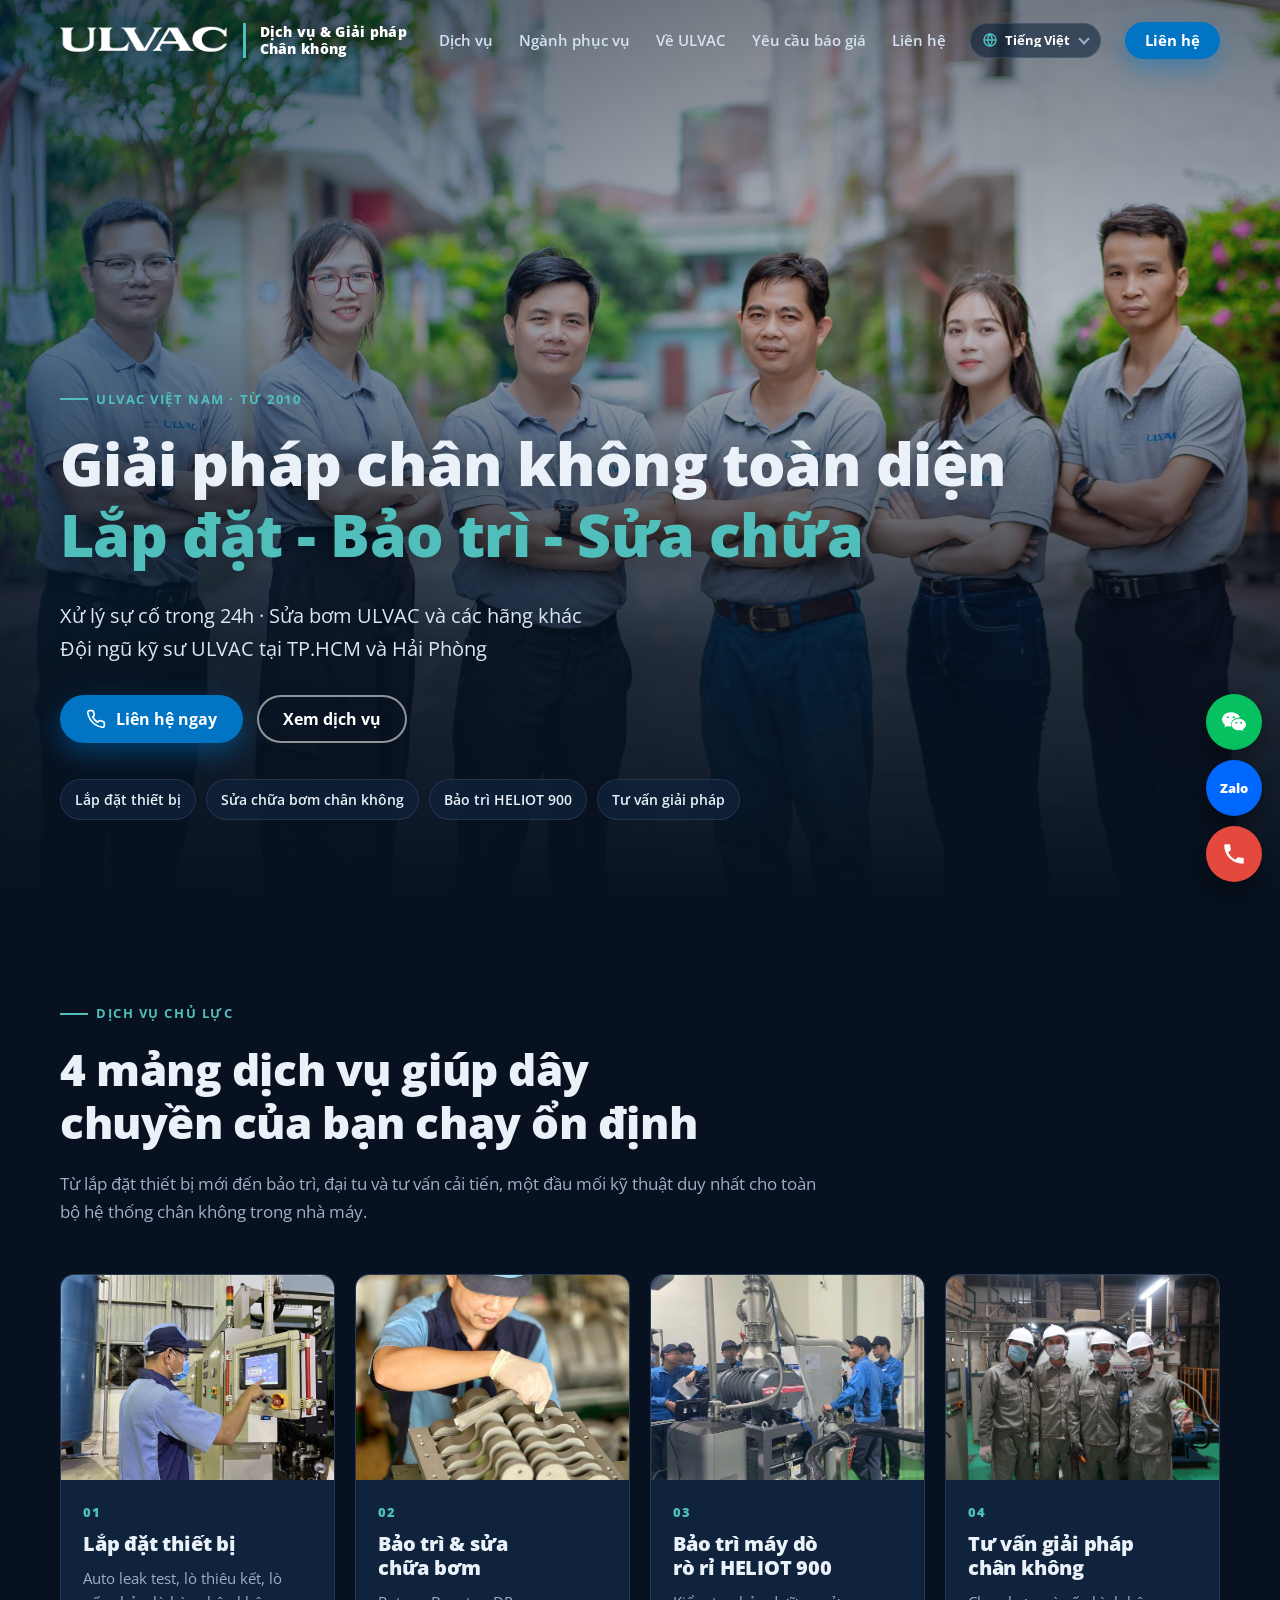
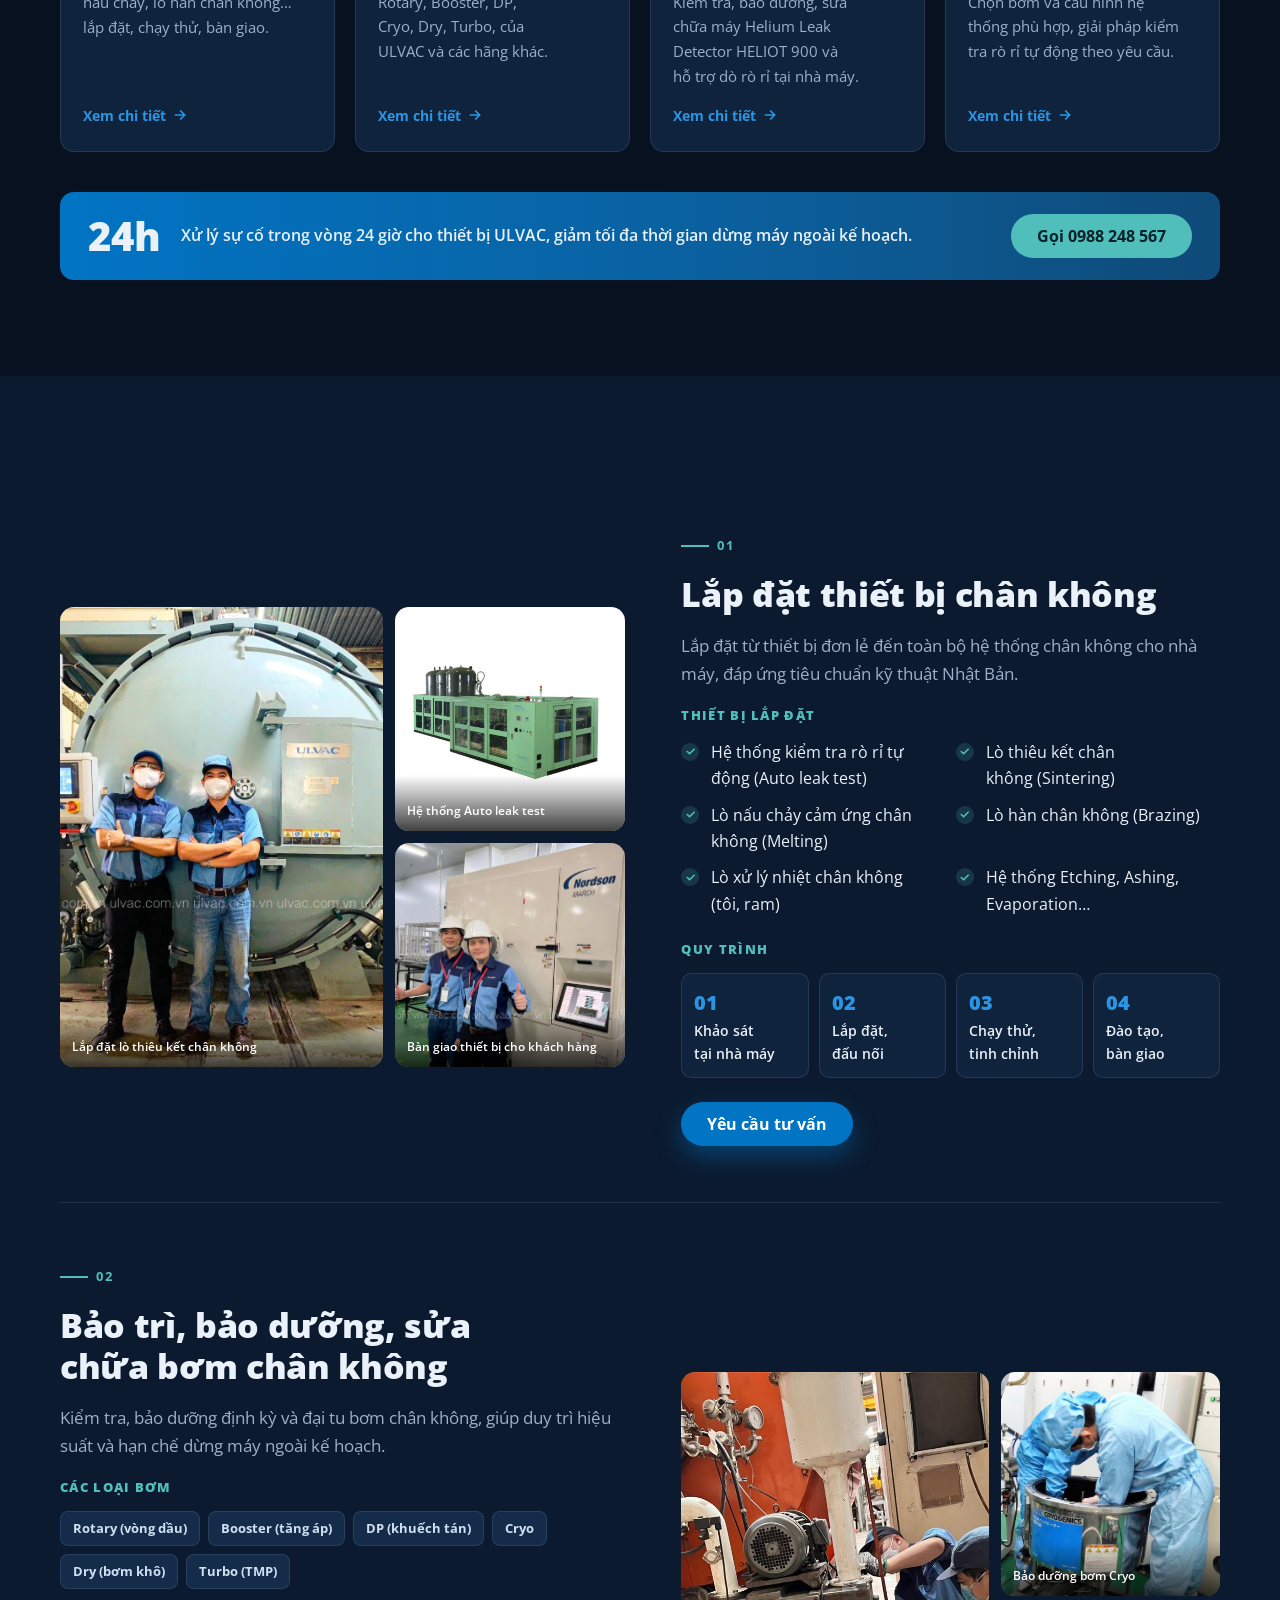
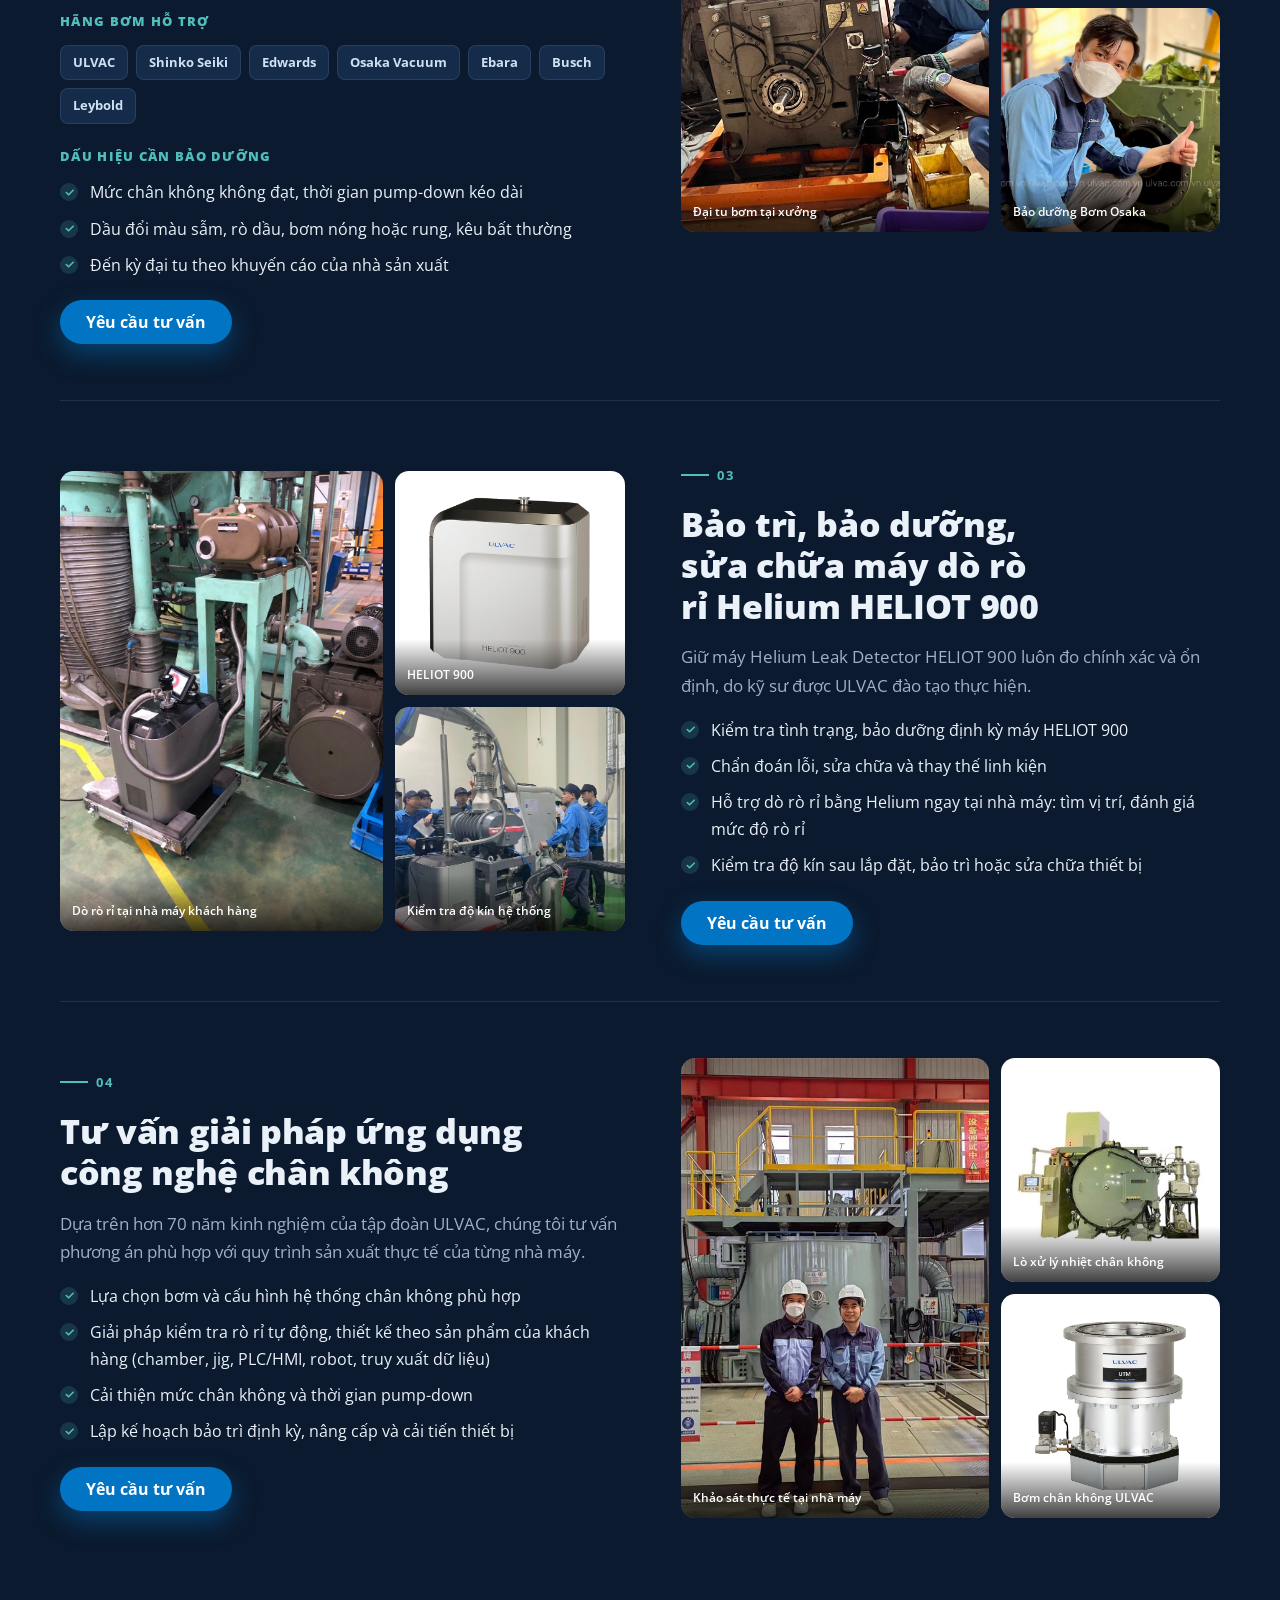
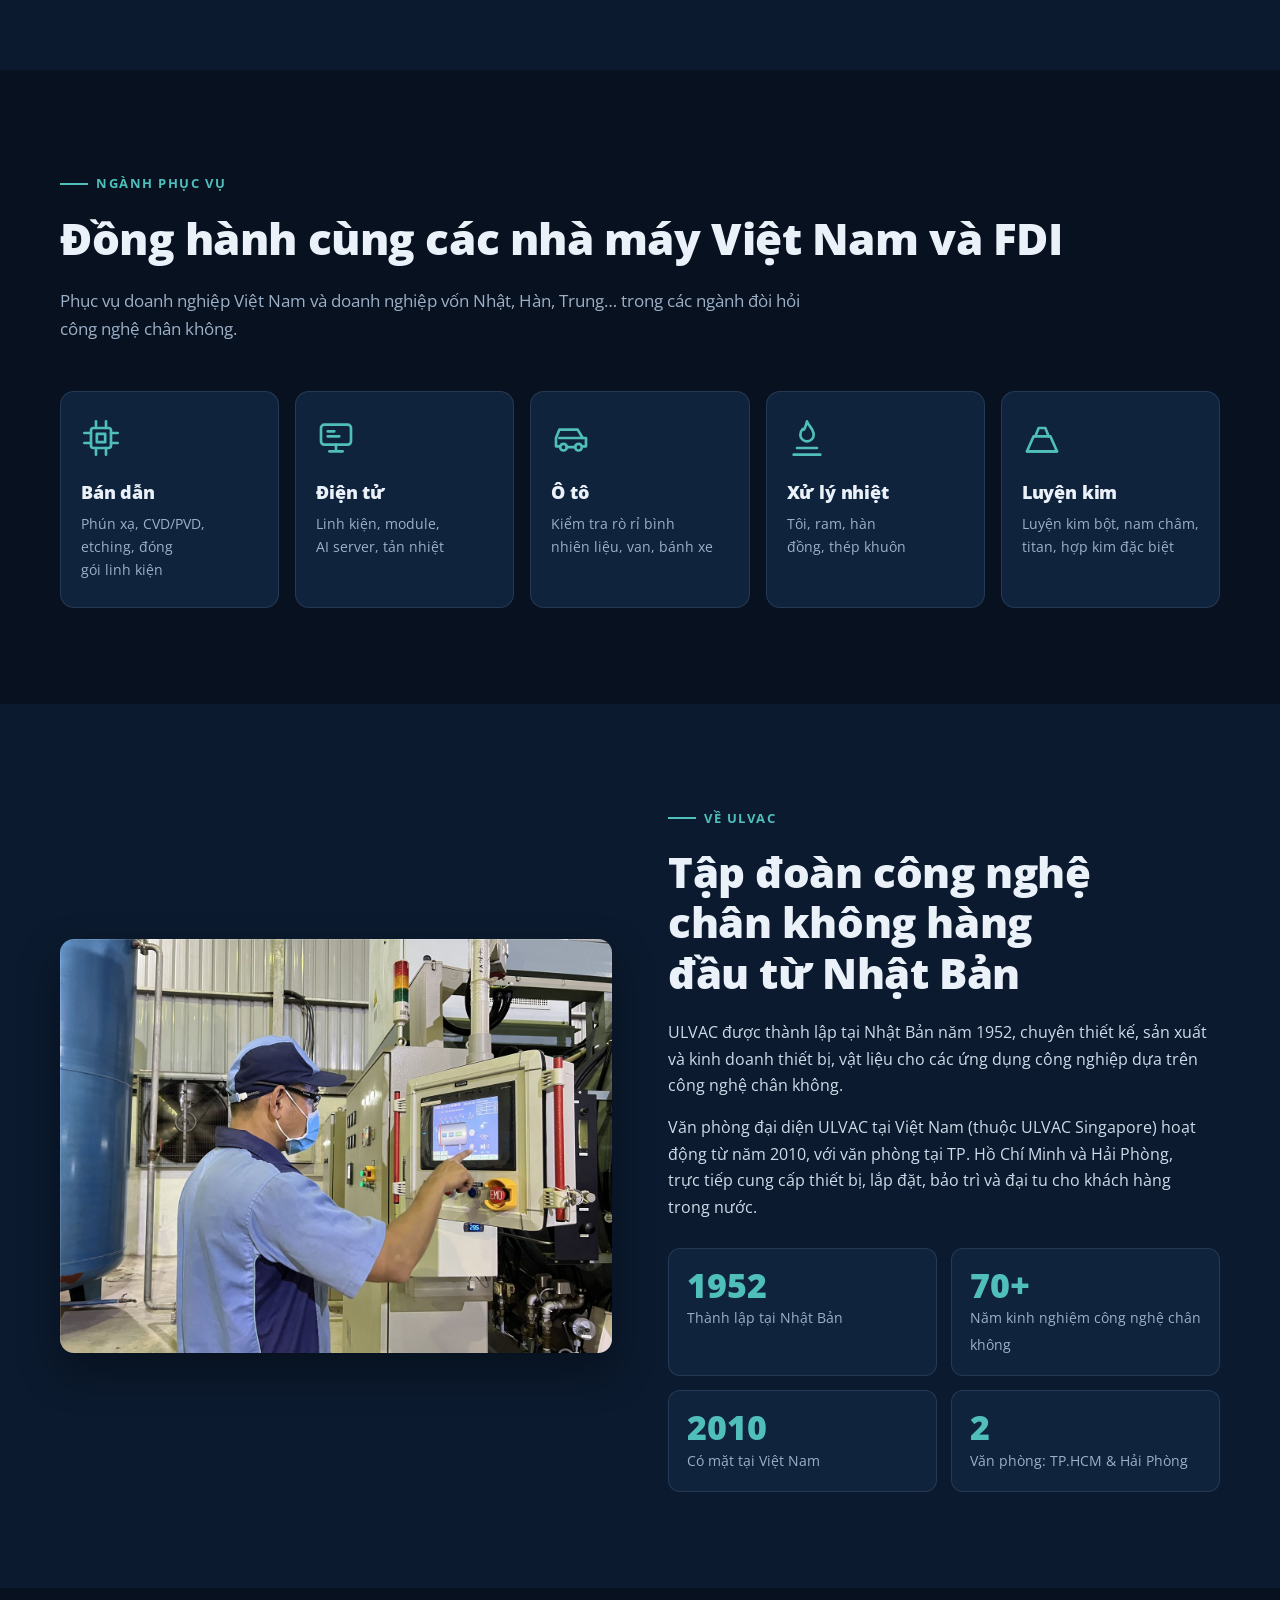
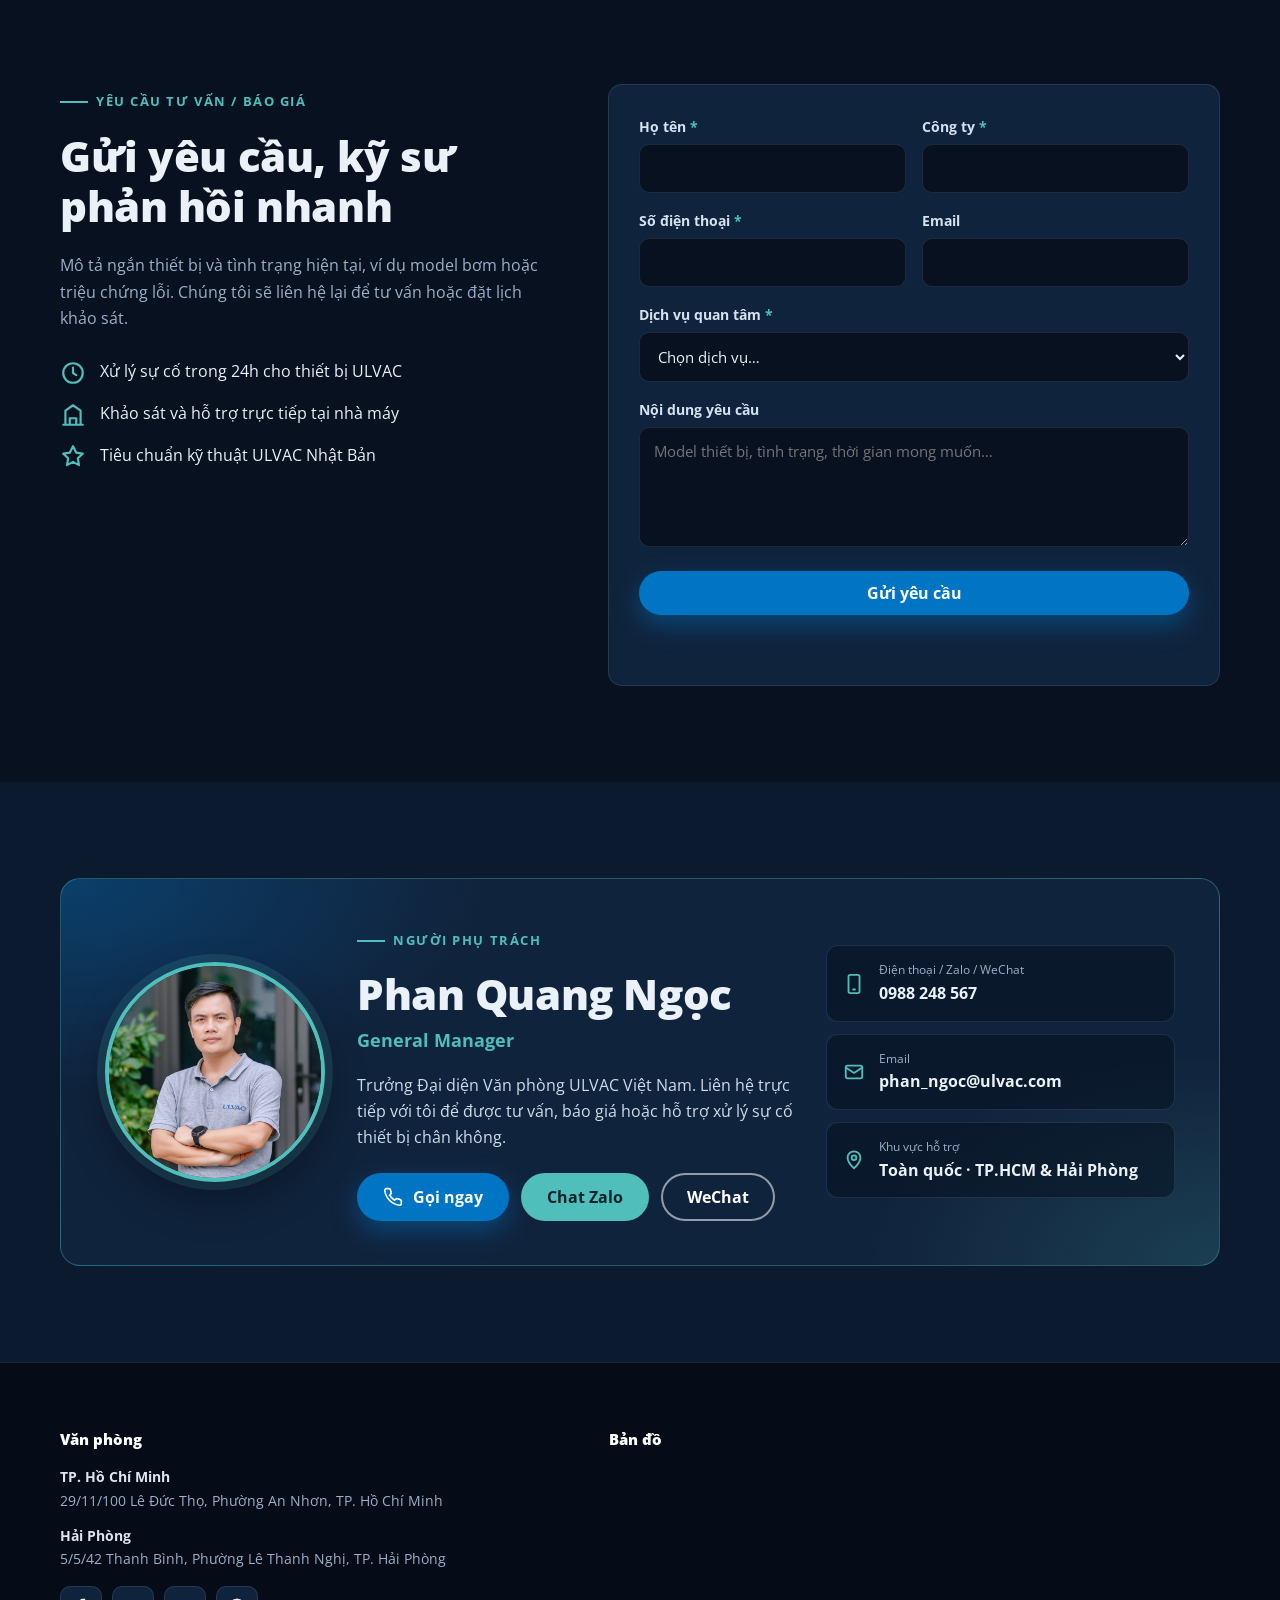
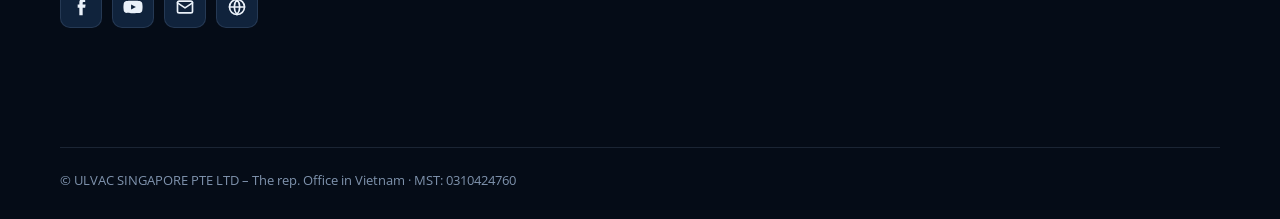
==== commit 5e3ed1e7: "dang_web" ====
--- a/index.html
+++ b/index.html
@@ -31,10 +31,16 @@
       <a href="#bao-gia" data-i18n="nav.quote">Yêu cầu báo giá</a>
       <a href="#lien-he" data-i18n="nav.contact">Liên hệ</a>
     </nav>
-    <div class="lang" role="group" aria-label="Ngôn ngữ / 语言">
-      <button type="button" data-lang="vi" class="active">VI</button>
-      <button type="button" data-lang="zh">中文</button>
-    </div>
+    <label class="lang" title="Ngôn ngữ / Language">
+      <svg viewBox="0 0 24 24" fill="none" stroke="currentColor" stroke-width="2" stroke-linecap="round" stroke-linejoin="round" aria-hidden="true"><circle cx="12" cy="12" r="9"/><path d="M3 12h18M12 3a14 14 0 0 1 0 18M12 3a14 14 0 0 0 0 18"/></svg>
+      <select id="langSelect" aria-label="Ngôn ngữ / Language">
+        <option value="vi">Tiếng Việt</option>
+        <option value="en">English</option>
+        <option value="zh">中文</option>
+        <option value="ko">한국어</option>
+        <option value="ja">日本語</option>
+      </select>
+    </label>
     <a class="btn btn-primary header-cta" href="#lien-he" data-i18n="nav.cta">Liên hệ</a>
     <button class="menu-toggle" id="menuToggle" aria-label="Menu" aria-expanded="false">
       <svg viewBox="0 0 24 24" fill="none" stroke="currentColor" stroke-width="2" stroke-linecap="round"><path d="M4 7h16M4 12h16M4 17h16"/></svg>
@@ -410,6 +416,9 @@
 
 <script src="config.js"></script>
 <script src="i18n.js"></script>
+<script src="i18n-en.js"></script>
+<script src="i18n-ko.js"></script>
+<script src="i18n-ja.js"></script>
 <script src="script.js"></script>
 </body>
 </html>
--- a/styles.css
+++ b/styles.css
@@ -41,7 +41,15 @@
 p, li, figcaption { text-wrap: pretty; }
 /* Tiếng Trung: chỉ ngắt giữa các từ (script.js chèn điểm ngắt), không cắt đôi một từ */
 html:lang(zh-CN) body { word-break: keep-all; overflow-wrap: break-word; line-break: strict; }
-html:lang(zh-CN) .person h2 { white-space: normal; }
+/* Tiếng Nhật: Chrome/Edge tự ngắt theo cụm từ (auto-phrase); trình duyệt khác dùng quy tắc chặt */
+html:lang(ja) body { word-break: auto-phrase; line-break: strict; overflow-wrap: break-word; }
+/* Tiếng Hàn có dấu cách giữa các từ: chỉ ngắt ở dấu cách */
+html:lang(ko) body { word-break: keep-all; overflow-wrap: break-word; }
+html:lang(zh-CN) .person h2, html:lang(ja) .person h2, html:lang(ko) .person h2 { white-space: normal; }
+/* Phông chữ đúng nét cho từng ngôn ngữ (chữ Hán Nhật/Trung khác nét nhau) */
+html:lang(zh-CN) { --font: "Open Sans", "Microsoft YaHei", "PingFang SC", "Noto Sans SC", system-ui, sans-serif; }
+html:lang(ja) { --font: "Open Sans", "Yu Gothic UI", "Yu Gothic", "Hiragino Sans", "Meiryo", "Noto Sans JP", system-ui, sans-serif; }
+html:lang(ko) { --font: "Open Sans", "Malgun Gothic", "Apple SD Gothic Neo", "Noto Sans KR", system-ui, sans-serif; }
 .nw { white-space: nowrap; }
 .person h2 small { display: block; font-size: .42em; font-weight: 700; color: var(--muted); letter-spacing: .02em; margin-top: 6px; }
 
@@ -81,9 +89,23 @@
 .nav a::after { content: ""; position: absolute; left: 0; right: 100%; bottom: 0; height: 2px; background: var(--teal); transition: right .25s ease; }
 .nav a:hover::after { right: 0; }
 @media (max-width: 1240px) { .nav { gap: 20px; } .nav a { font-size: 14px; } }
-.lang { display: flex; border: 1px solid var(--line); border-radius: 999px; overflow: hidden; flex: none; }
-.lang button { background: none; border: 0; color: var(--muted); font: 700 13px/1 var(--font); padding: 9px 12px; cursor: pointer; }
-.lang button.active { background: var(--primary); color: #fff; }
+.lang {
+  position: relative; display: flex; align-items: center; flex: none;
+  border: 1px solid var(--line); border-radius: 999px; background: rgba(16,35,60,.6);
+  transition: border-color .2s ease;
+}
+.lang:hover { border-color: var(--teal); }
+.lang svg { position: absolute; left: 11px; width: 16px; height: 16px; color: var(--teal); pointer-events: none; }
+.lang::after {
+  content: ""; position: absolute; right: 12px; top: 50%; width: 6px; height: 6px; margin-top: -5px;
+  border-right: 2px solid var(--muted); border-bottom: 2px solid var(--muted); transform: rotate(45deg); pointer-events: none;
+}
+.lang select {
+  appearance: none; -webkit-appearance: none; background: transparent; border: 0; color: #fff; cursor: pointer;
+  font: 700 13px/1 var(--font); padding: 10px 30px 10px 34px;
+}
+.lang select:focus-visible { outline: 2px solid var(--teal); outline-offset: 2px; border-radius: 999px; }
+.lang option { background: var(--bg-2); color: var(--text); }
 .header-cta { padding: 11px 20px; font-size: 15px; flex: none; }
 .menu-toggle { display: none; background: none; border: 0; color: #fff; padding: 8px; cursor: pointer; }
 .menu-toggle svg { width: 26px; height: 26px; }
@@ -112,7 +134,12 @@
 .hero h1 span, .hero h1 em { display: block; }
 .hero h1 em { font-style: normal; color: var(--teal); }
 .hero h1 span, .hero h1 em { white-space: nowrap; }
-@media (max-width: 900px) { .hero h1 { font-size: min(5.6vw, 44px); } }
+@media (max-width: 900px) {
+  .hero h1 { font-size: min(5.6vw, 44px); }
+  /* tiêu đề tiếng Anh/Trung/Hàn/Nhật ngắn hơn tiếng Việt nên cho chữ to hơn trên điện thoại */
+  html:lang(en) .hero h1 { font-size: min(6.8vw, 44px); }
+  html:lang(zh-CN) .hero h1, html:lang(ko) .hero h1, html:lang(ja) .hero h1 { font-size: min(8vw, 44px); }
+}
 .hero-sub { font-size: clamp(16px, 2vw, 20px); color: #dbe6f2; max-width: 760px; margin-bottom: 30px; text-wrap: balance; }
 .hero-actions { display: flex; flex-wrap: wrap; gap: 14px; }
 .hero-badges { display: flex; flex-wrap: wrap; gap: 10px; margin-top: 36px; }
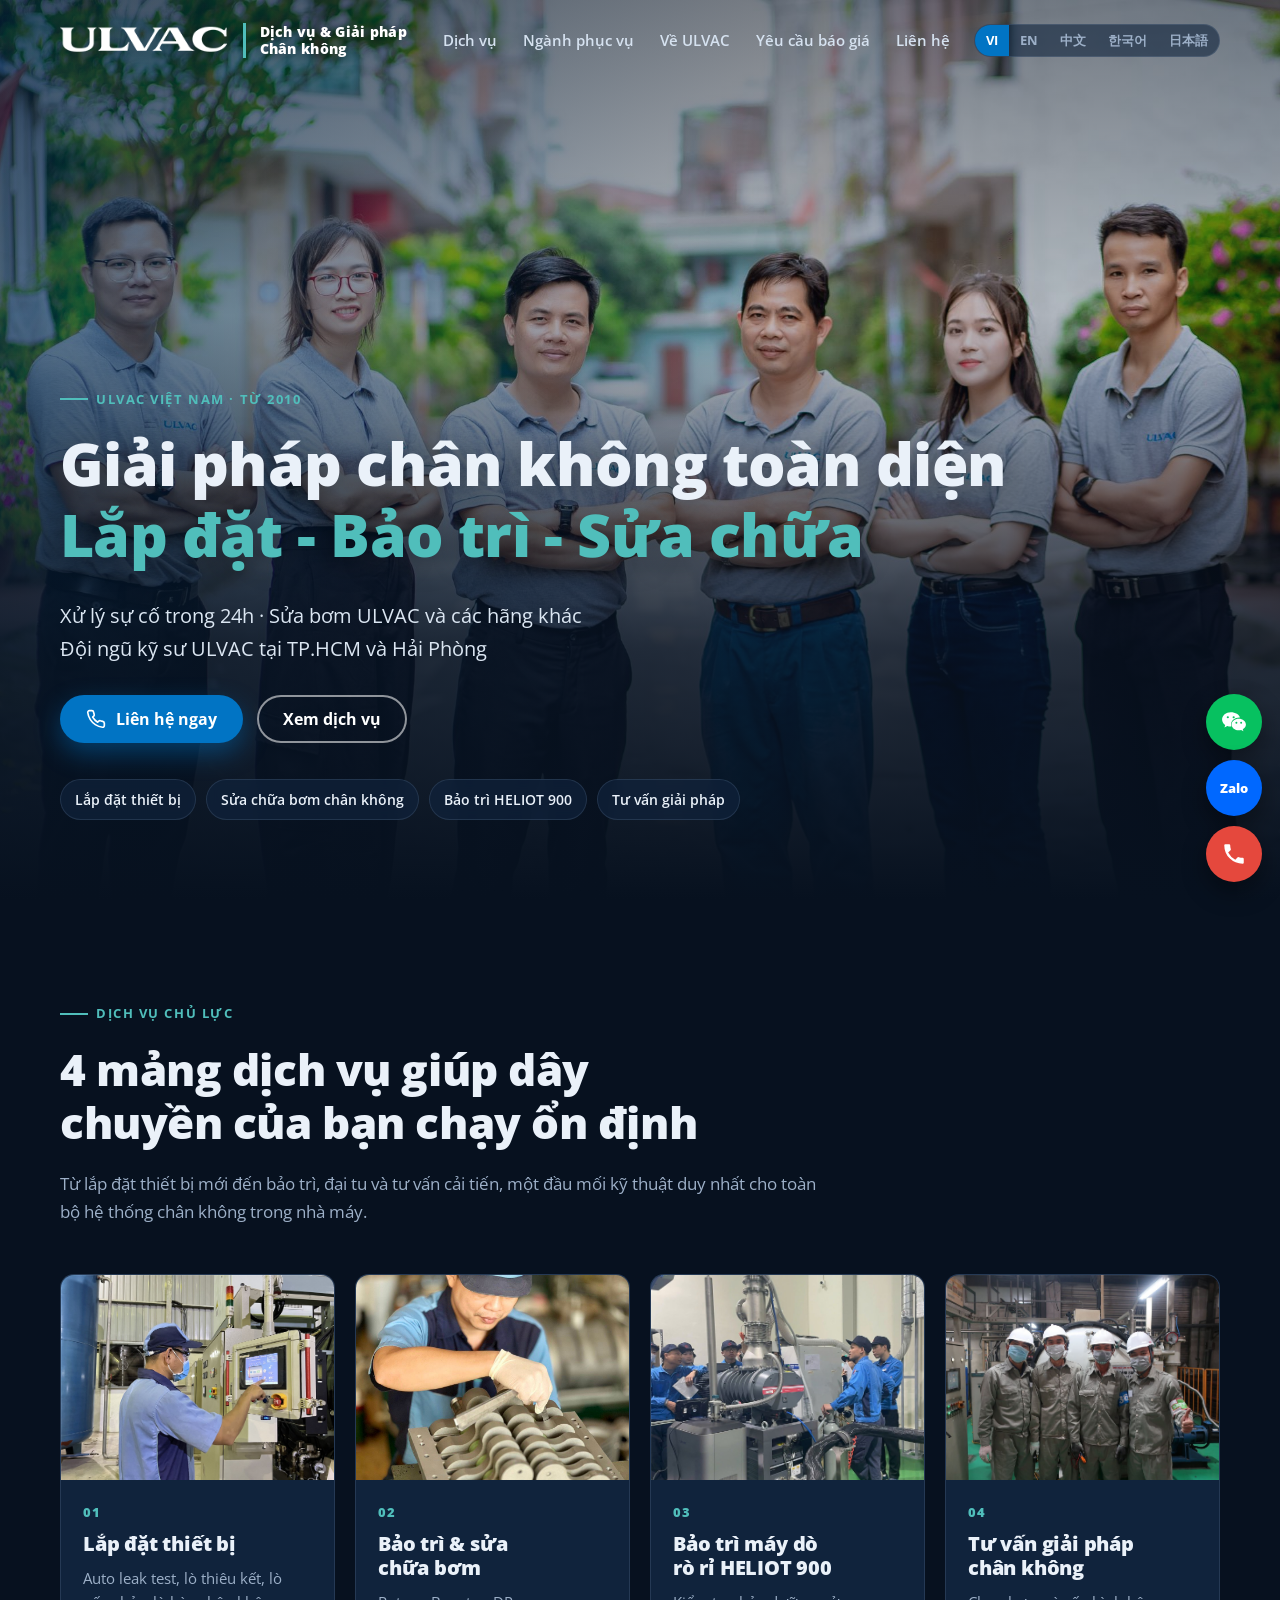
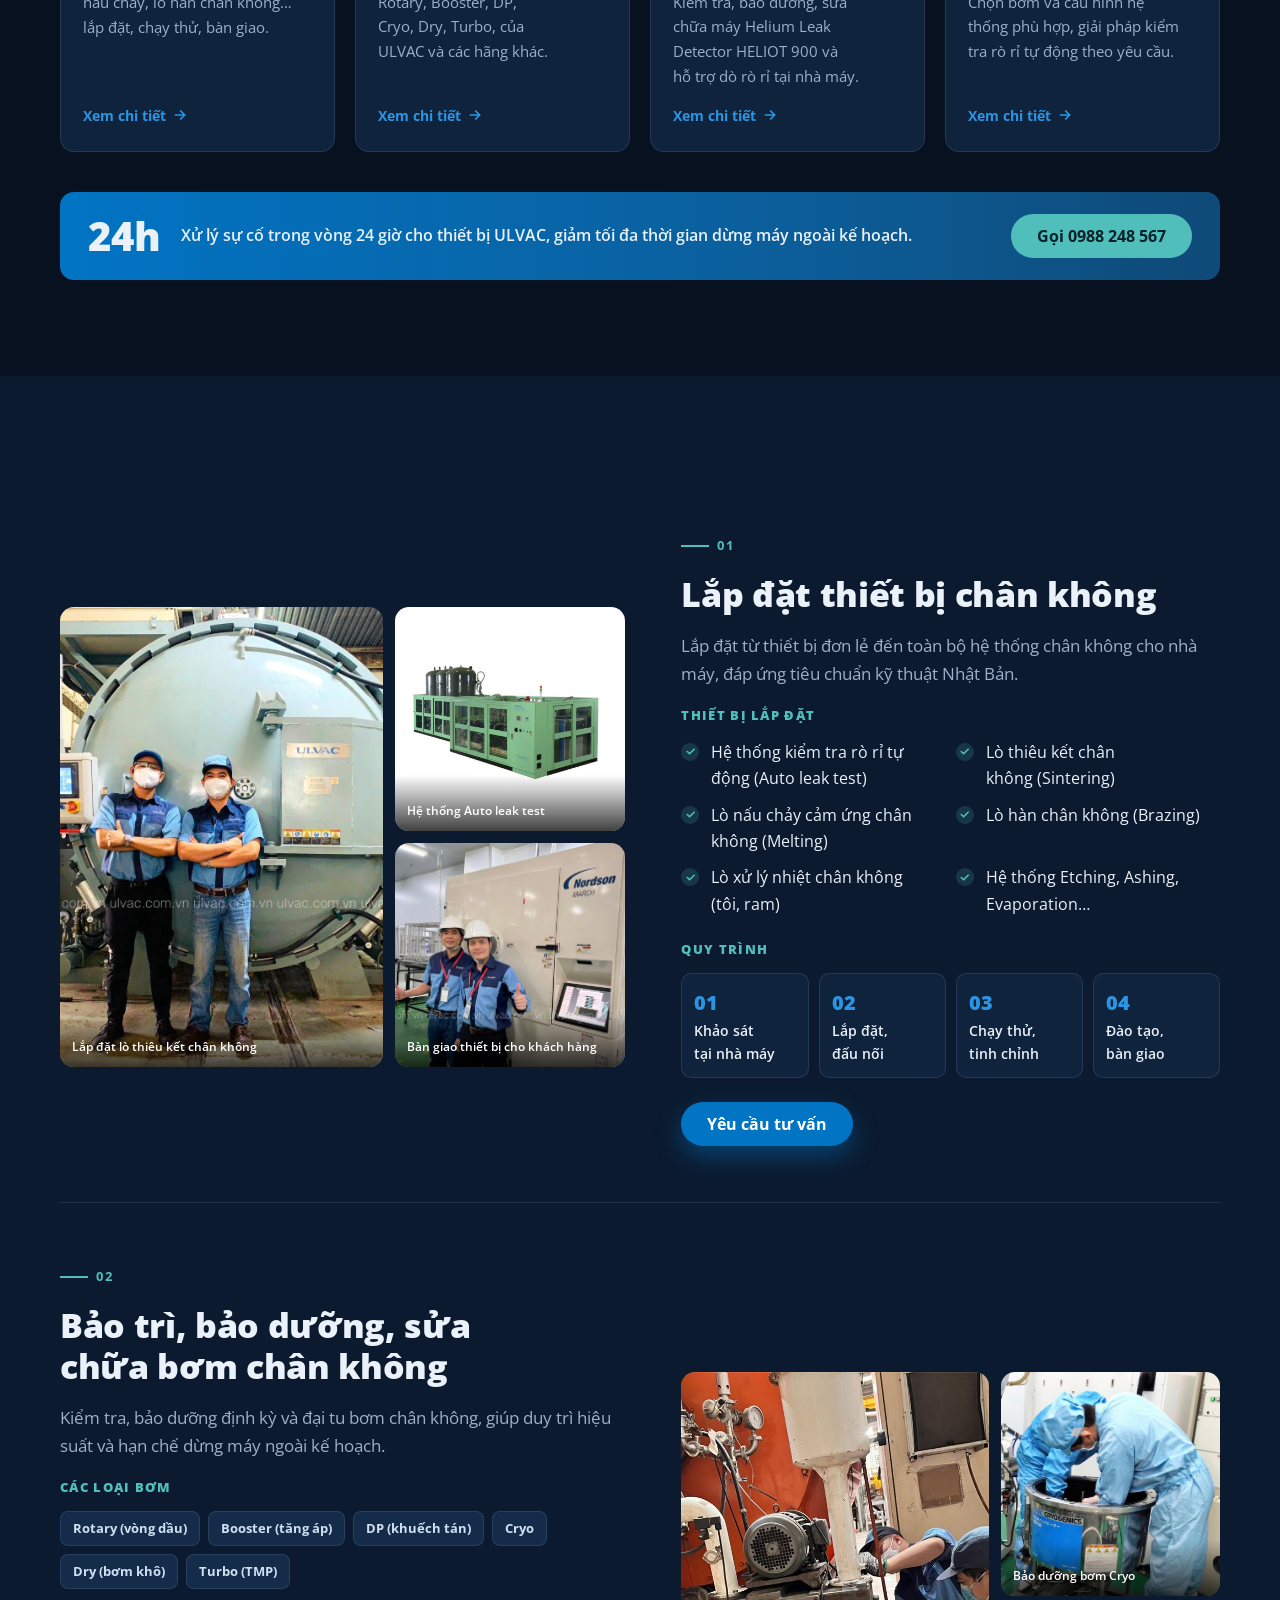
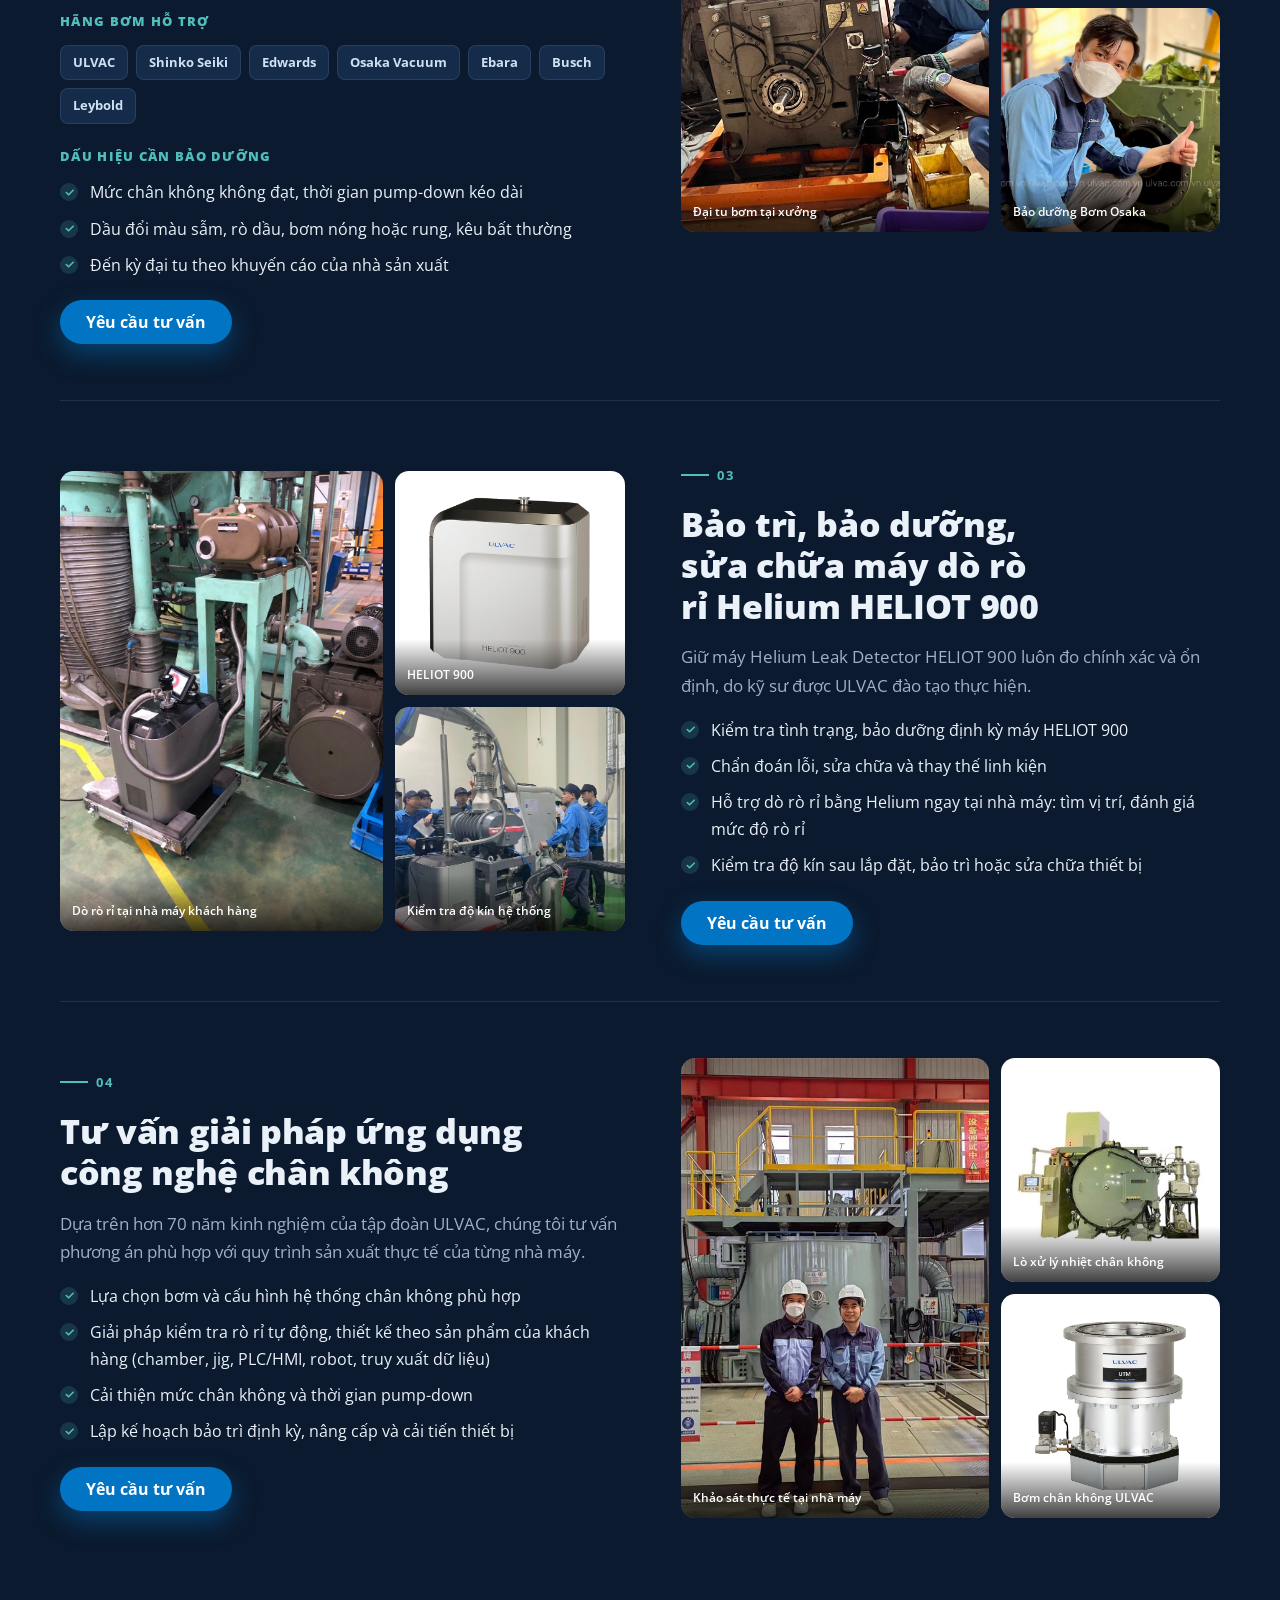
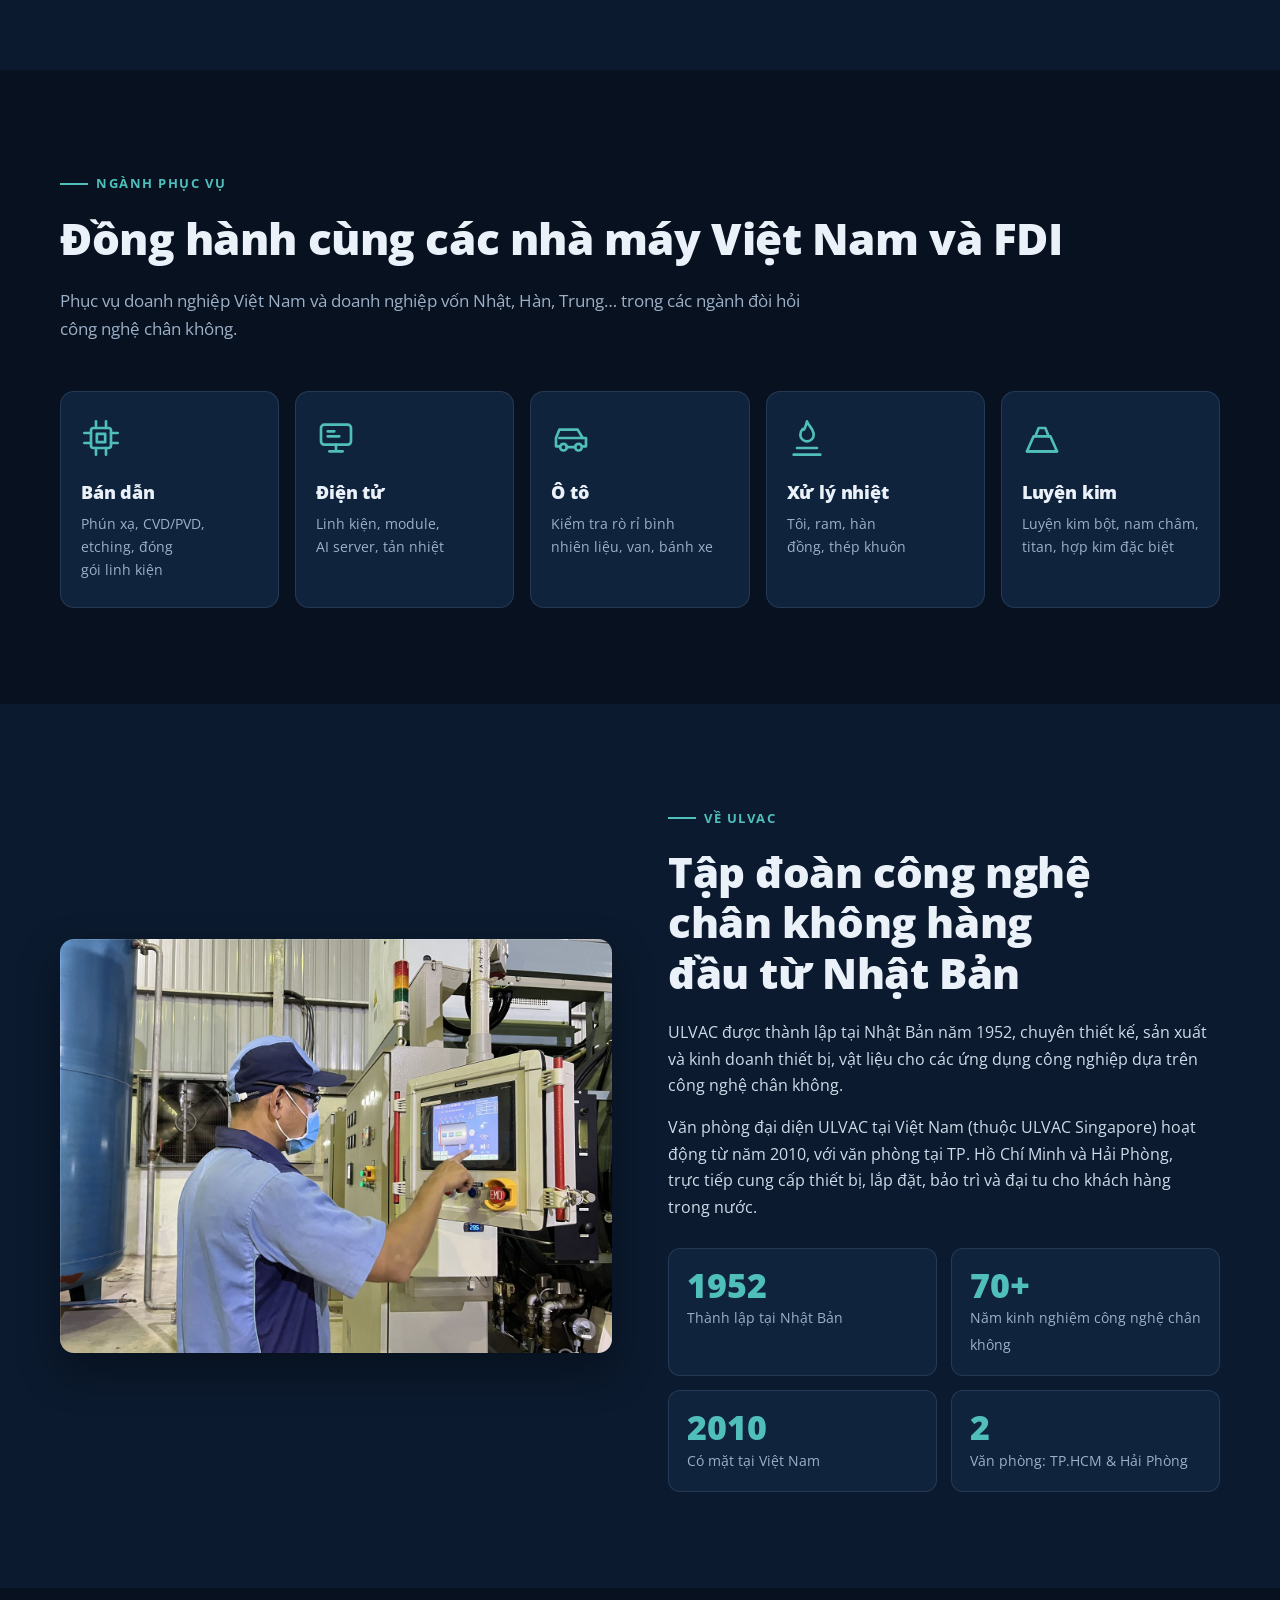
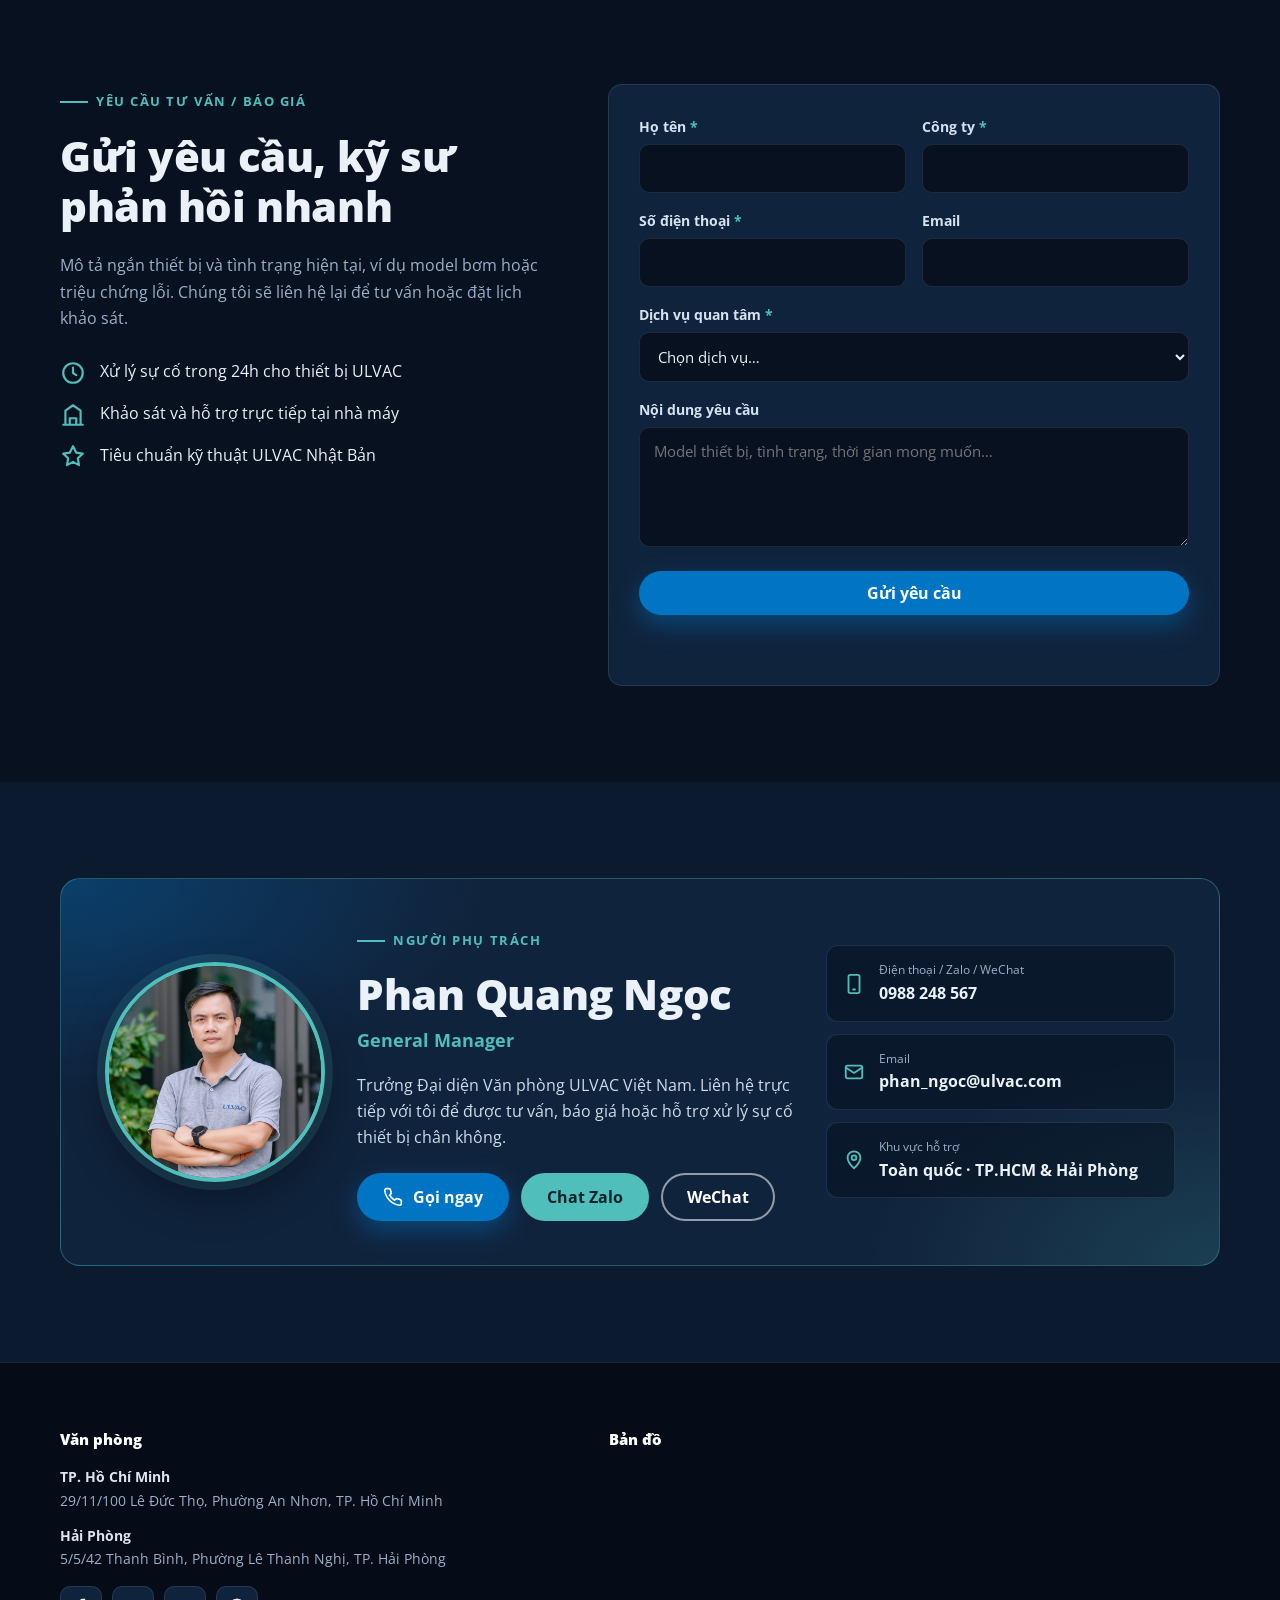
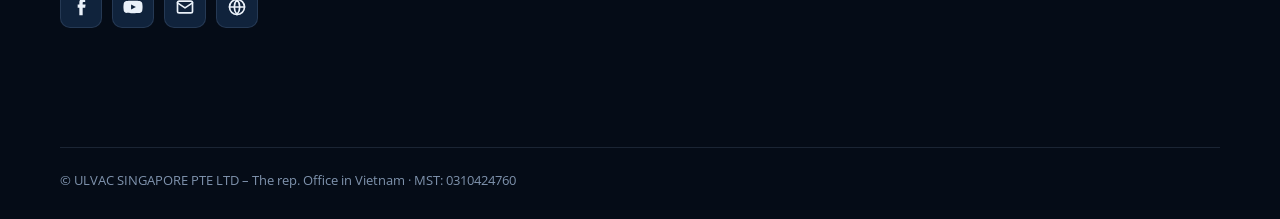
==== commit deb84ba5: "dang_web" ====
--- a/index.html
+++ b/index.html
@@ -31,17 +31,13 @@
       <a href="#bao-gia" data-i18n="nav.quote">Yêu cầu báo giá</a>
       <a href="#lien-he" data-i18n="nav.contact">Liên hệ</a>
     </nav>
-    <label class="lang" title="Ngôn ngữ / Language">
-      <svg viewBox="0 0 24 24" fill="none" stroke="currentColor" stroke-width="2" stroke-linecap="round" stroke-linejoin="round" aria-hidden="true"><circle cx="12" cy="12" r="9"/><path d="M3 12h18M12 3a14 14 0 0 1 0 18M12 3a14 14 0 0 0 0 18"/></svg>
-      <select id="langSelect" aria-label="Ngôn ngữ / Language">
-        <option value="vi">Tiếng Việt</option>
-        <option value="en">English</option>
-        <option value="zh">中文</option>
-        <option value="ko">한국어</option>
-        <option value="ja">日本語</option>
-      </select>
-    </label>
-    <a class="btn btn-primary header-cta" href="#lien-he" data-i18n="nav.cta">Liên hệ</a>
+    <div class="lang" role="group" aria-label="Ngôn ngữ / Language">
+      <button type="button" data-lang="vi" class="active" title="Tiếng Việt">VI</button>
+      <button type="button" data-lang="en" title="English">EN</button>
+      <button type="button" data-lang="zh" title="中文"><span class="full">中文</span><span class="short">中</span></button>
+      <button type="button" data-lang="ko" title="한국어"><span class="full">한국어</span><span class="short">한</span></button>
+      <button type="button" data-lang="ja" title="日本語"><span class="full">日本語</span><span class="short">日</span></button>
+    </div>
     <button class="menu-toggle" id="menuToggle" aria-label="Menu" aria-expanded="false">
       <svg viewBox="0 0 24 24" fill="none" stroke="currentColor" stroke-width="2" stroke-linecap="round"><path d="M4 7h16M4 12h16M4 17h16"/></svg>
     </button>
@@ -54,7 +50,7 @@
   <div class="container">
     <div class="eyebrow" data-i18n="hero.eyebrow">ULVAC Việt Nam · Từ 2010</div>
     <h1 data-i18n="hero.title"><span>Giải pháp chân không toàn diện</span><em>Lắp đặt - Bảo trì - Sửa chữa</em></h1>
-    <p class="hero-sub" data-i18n="hero.sub">Xử lý sự cố trong 24h · Sửa bơm ULVAC và các hãng khác<br>Đội ngũ kỹ sư ULVAC tại TP.HCM và Hải Phòng</p>
+    <p class="hero-sub" data-i18n="hero.sub"><span class="nw">Xử lý sự cố trong 24h</span> · <span class="nw">Sửa bơm ULVAC và các hãng khác</span><br>Đội ngũ kỹ sư ULVAC tại TP.HCM và Hải Phòng</p>
     <div class="hero-actions">
       <a class="btn btn-primary" href="#lien-he">
         <svg viewBox="0 0 24 24" fill="none" stroke="currentColor" stroke-width="2" stroke-linecap="round" stroke-linejoin="round"><path d="M22 16.9v3a2 2 0 0 1-2.2 2 19.8 19.8 0 0 1-8.6-3.1 19.5 19.5 0 0 1-6-6A19.8 19.8 0 0 1 2.1 4.2 2 2 0 0 1 4.1 2h3a2 2 0 0 1 2 1.7c.1.9.4 1.8.7 2.7a2 2 0 0 1-.5 2.1L8 9.8a16 16 0 0 0 6 6l1.3-1.3a2 2 0 0 1 2.1-.4c.9.3 1.8.6 2.7.7a2 2 0 0 1 1.7 2z"/></svg>
--- a/styles.css
+++ b/styles.css
@@ -89,23 +89,23 @@
 .nav a::after { content: ""; position: absolute; left: 0; right: 100%; bottom: 0; height: 2px; background: var(--teal); transition: right .25s ease; }
 .nav a:hover::after { right: 0; }
 @media (max-width: 1240px) { .nav { gap: 20px; } .nav a { font-size: 14px; } }
-.lang {
-  position: relative; display: flex; align-items: center; flex: none;
-  border: 1px solid var(--line); border-radius: 999px; background: rgba(16,35,60,.6);
-  transition: border-color .2s ease;
-}
-.lang:hover { border-color: var(--teal); }
-.lang svg { position: absolute; left: 11px; width: 16px; height: 16px; color: var(--teal); pointer-events: none; }
-.lang::after {
-  content: ""; position: absolute; right: 12px; top: 50%; width: 6px; height: 6px; margin-top: -5px;
-  border-right: 2px solid var(--muted); border-bottom: 2px solid var(--muted); transform: rotate(45deg); pointer-events: none;
-}
-.lang select {
-  appearance: none; -webkit-appearance: none; background: transparent; border: 0; color: #fff; cursor: pointer;
-  font: 700 13px/1 var(--font); padding: 10px 30px 10px 34px;
-}
-.lang select:focus-visible { outline: 2px solid var(--teal); outline-offset: 2px; border-radius: 999px; }
-.lang option { background: var(--bg-2); color: var(--text); }
+.lang { display: flex; flex: none; border: 1px solid var(--line); border-radius: 999px; overflow: hidden; background: rgba(16,35,60,.6); }
+.lang button {
+  background: none; border: 0; color: var(--muted); cursor: pointer; white-space: nowrap;
+  font: 700 13px/1 "Open Sans", "Microsoft YaHei", "Malgun Gothic", "Yu Gothic UI", system-ui, sans-serif;
+  padding: 9px 11px; transition: background .2s ease, color .2s ease;
+}
+.lang button:hover { color: #fff; }
+.lang button.active { background: var(--primary); color: #fff; }
+.lang button:focus-visible { outline: 2px solid var(--teal); outline-offset: -2px; }
+.lang .short { display: none; }
+@media (max-width: 640px) {
+  .lang .full { display: none; }
+  .lang .short { display: inline; }
+  .lang button { padding: 8px 8px; }
+  .header-inner { gap: 10px; }
+  .menu-toggle { padding: 6px 0 6px 6px; }
+}
 .header-cta { padding: 11px 20px; font-size: 15px; flex: none; }
 .menu-toggle { display: none; background: none; border: 0; color: #fff; padding: 8px; cursor: pointer; }
 .menu-toggle svg { width: 26px; height: 26px; }
@@ -344,8 +344,8 @@
   .cards { grid-template-columns: repeat(2, 1fr); }
   .industries { grid-template-columns: repeat(3, 1fr); }
 }
-/* Menu thu gọn (nút ☰) khi màn hình không đủ chỗ cho logo + 5 mục menu */
-@media (max-width: 1100px) {
+/* Menu thu gọn (nút ☰) khi màn hình không đủ chỗ cho logo + 5 mục menu + 5 nút ngôn ngữ */
+@media (max-width: 1180px) {
   .nav, .header-cta { display: none; }
   .menu-toggle { display: block; margin-left: auto; }
   .lang { margin-left: 0; }
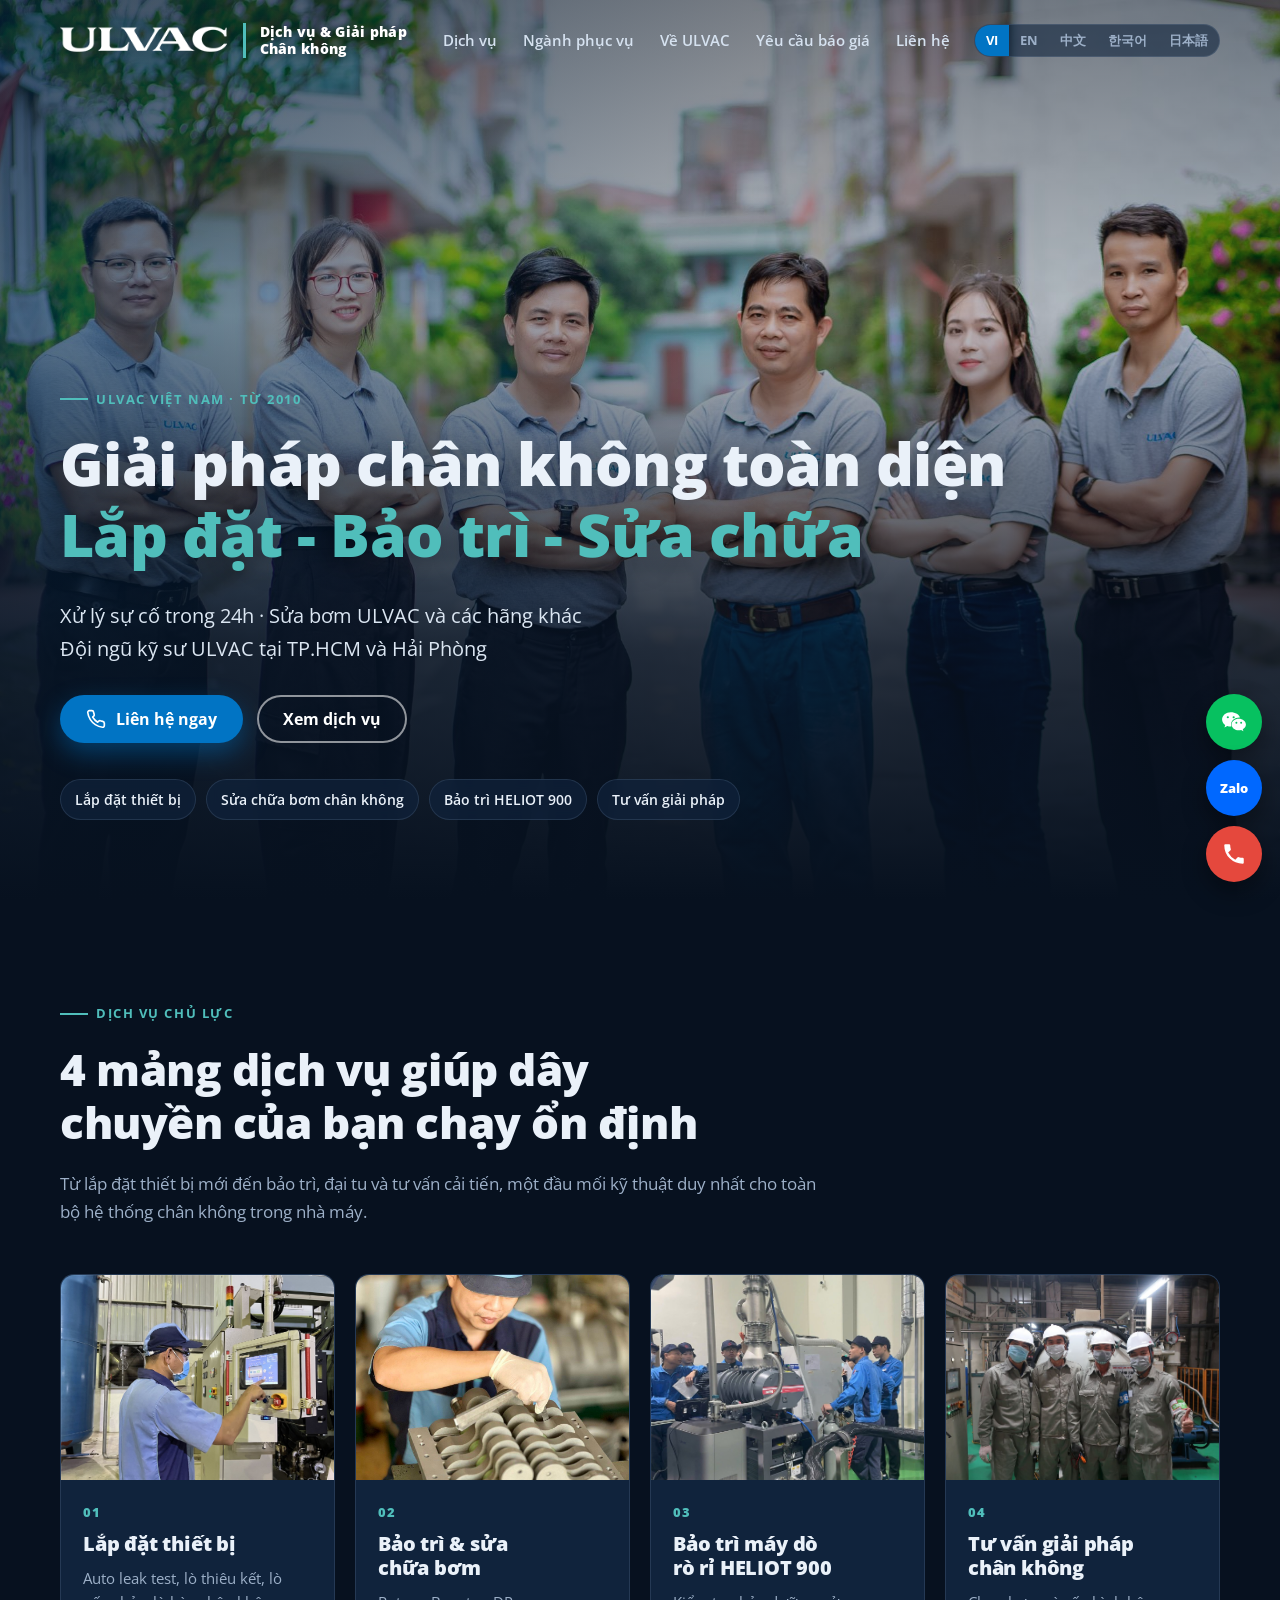
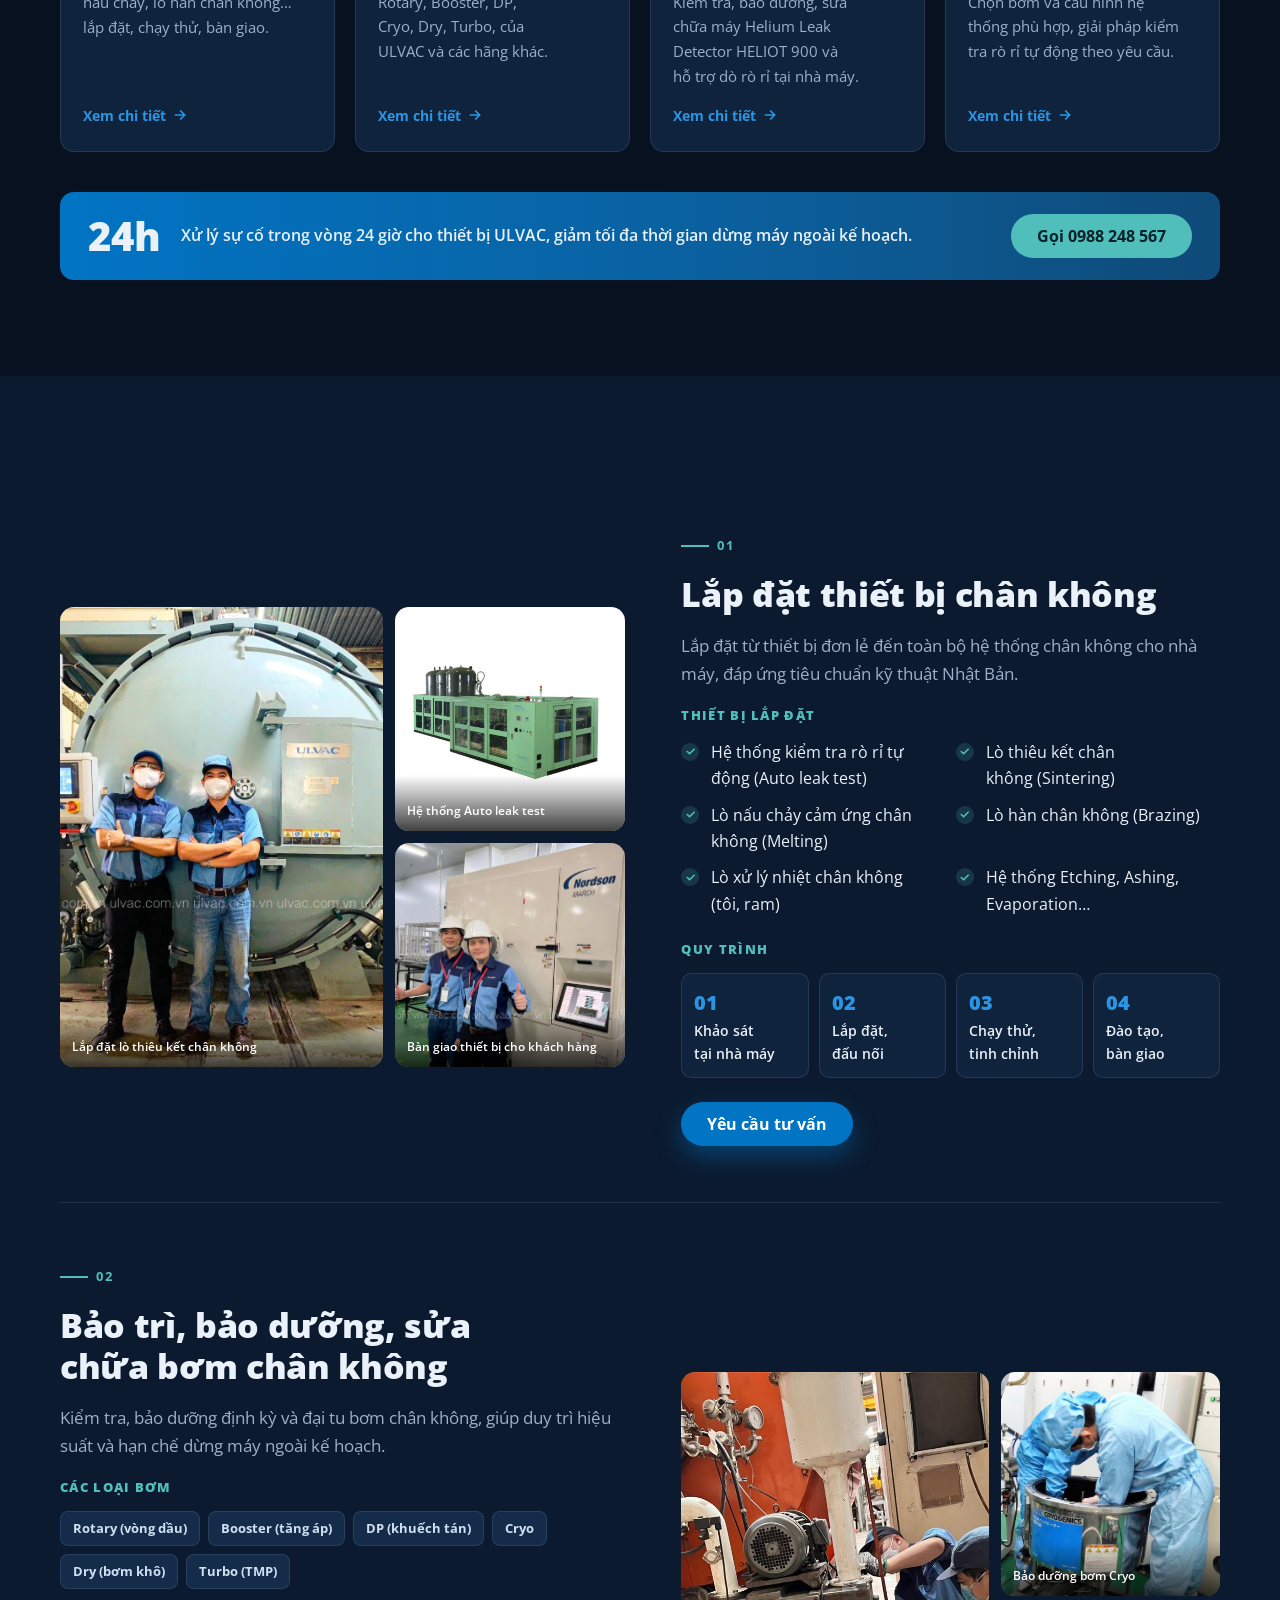
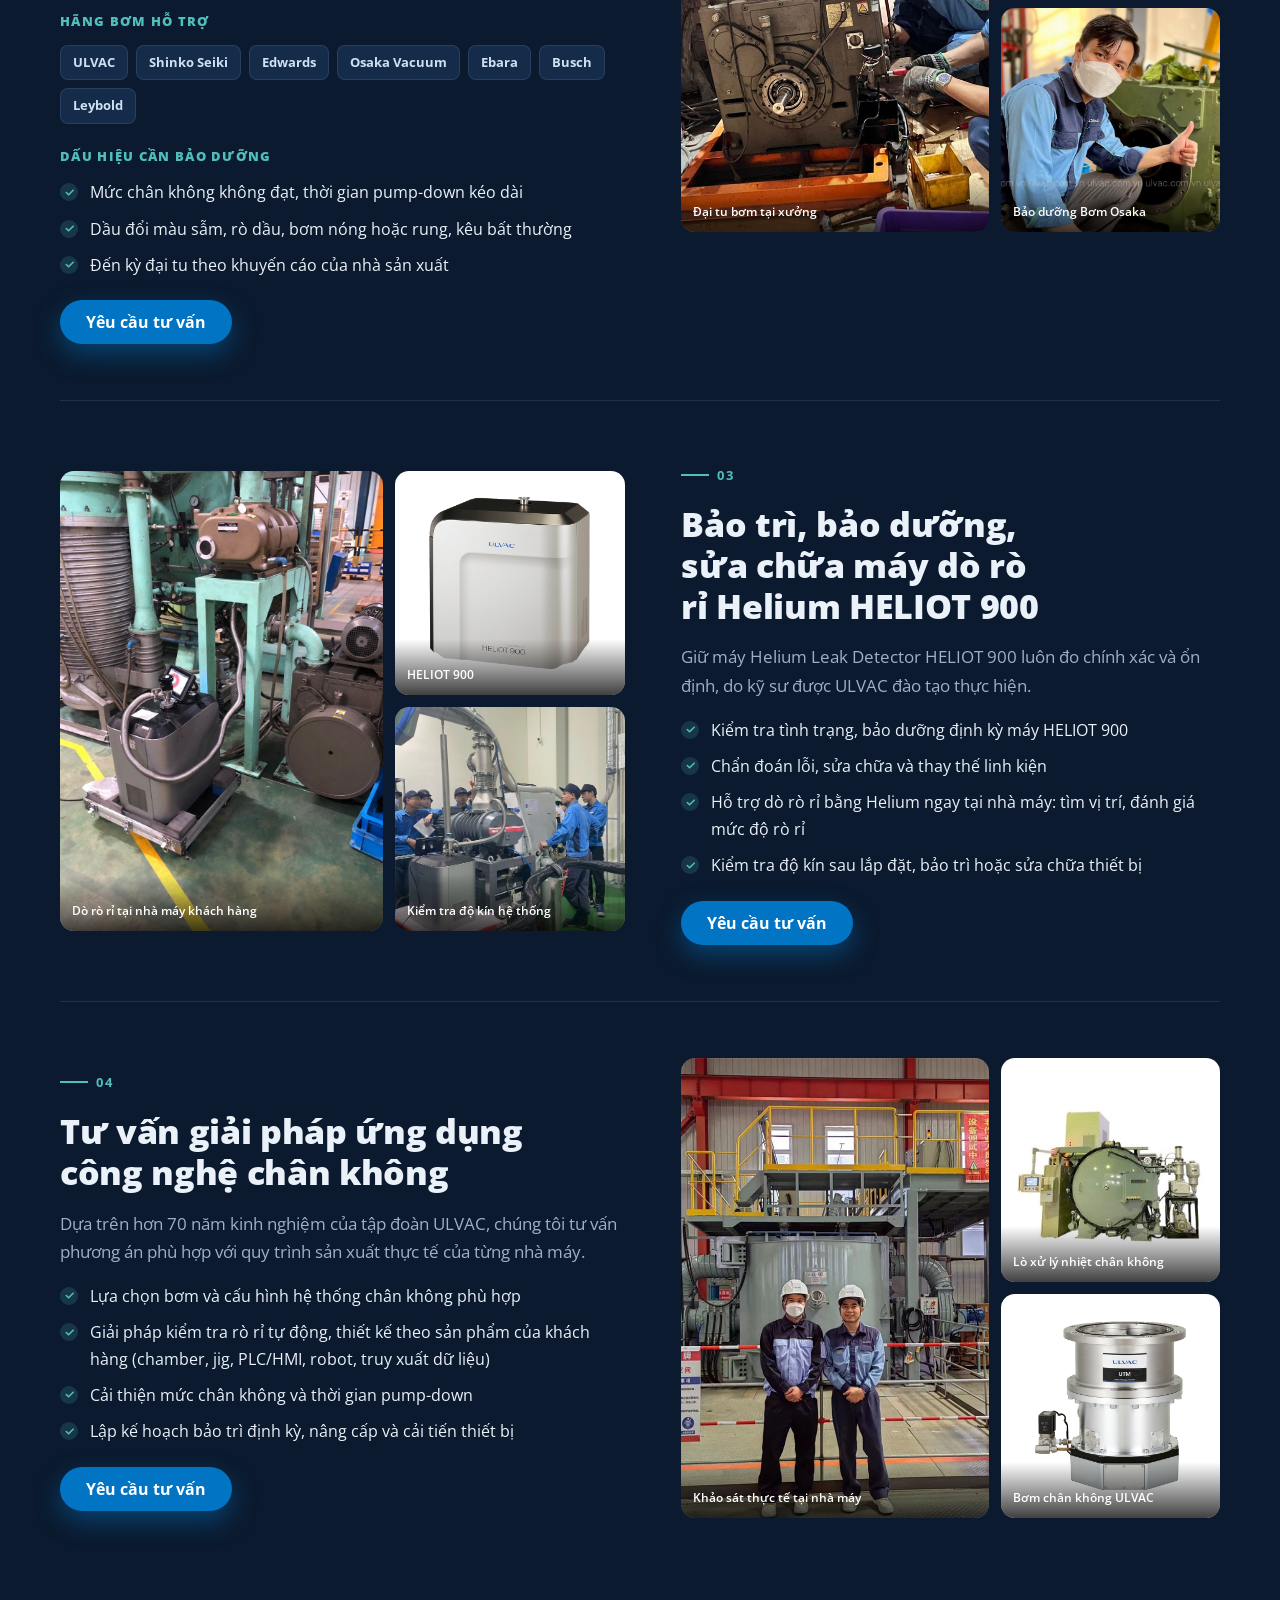
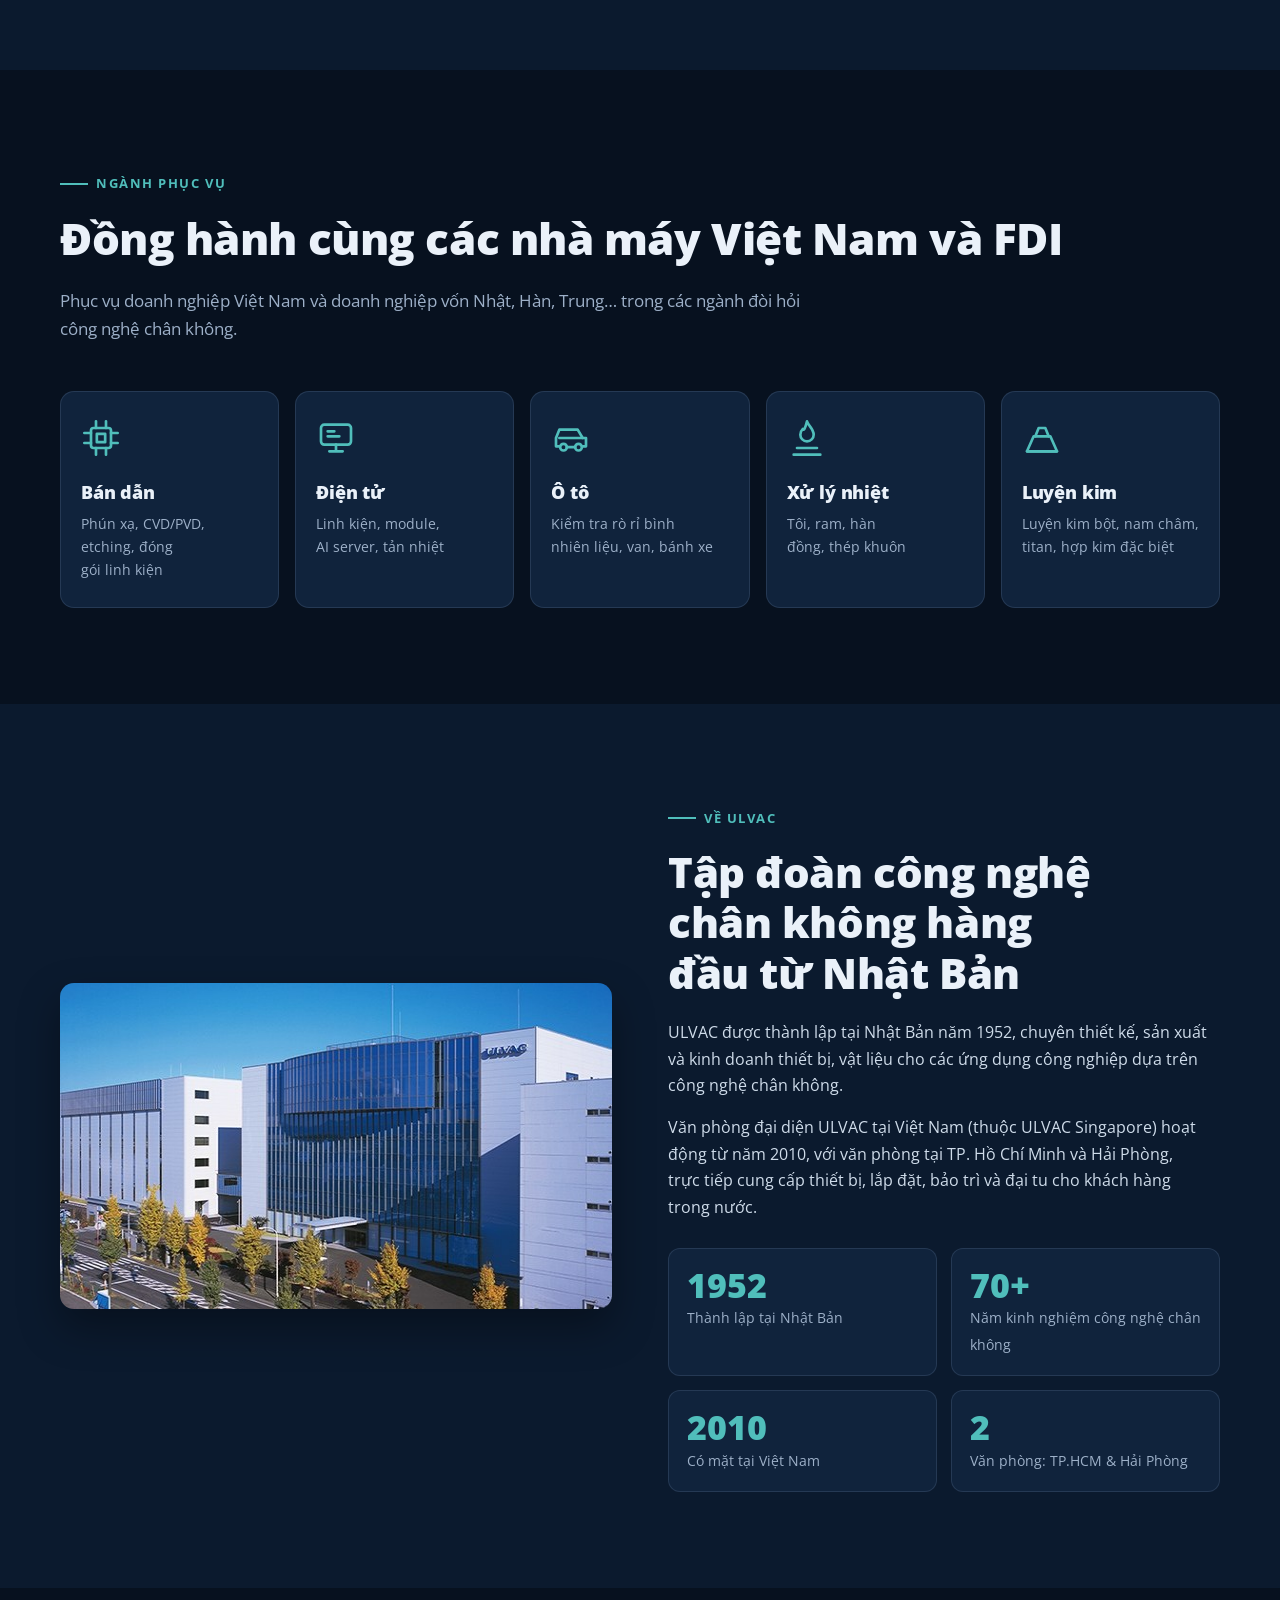
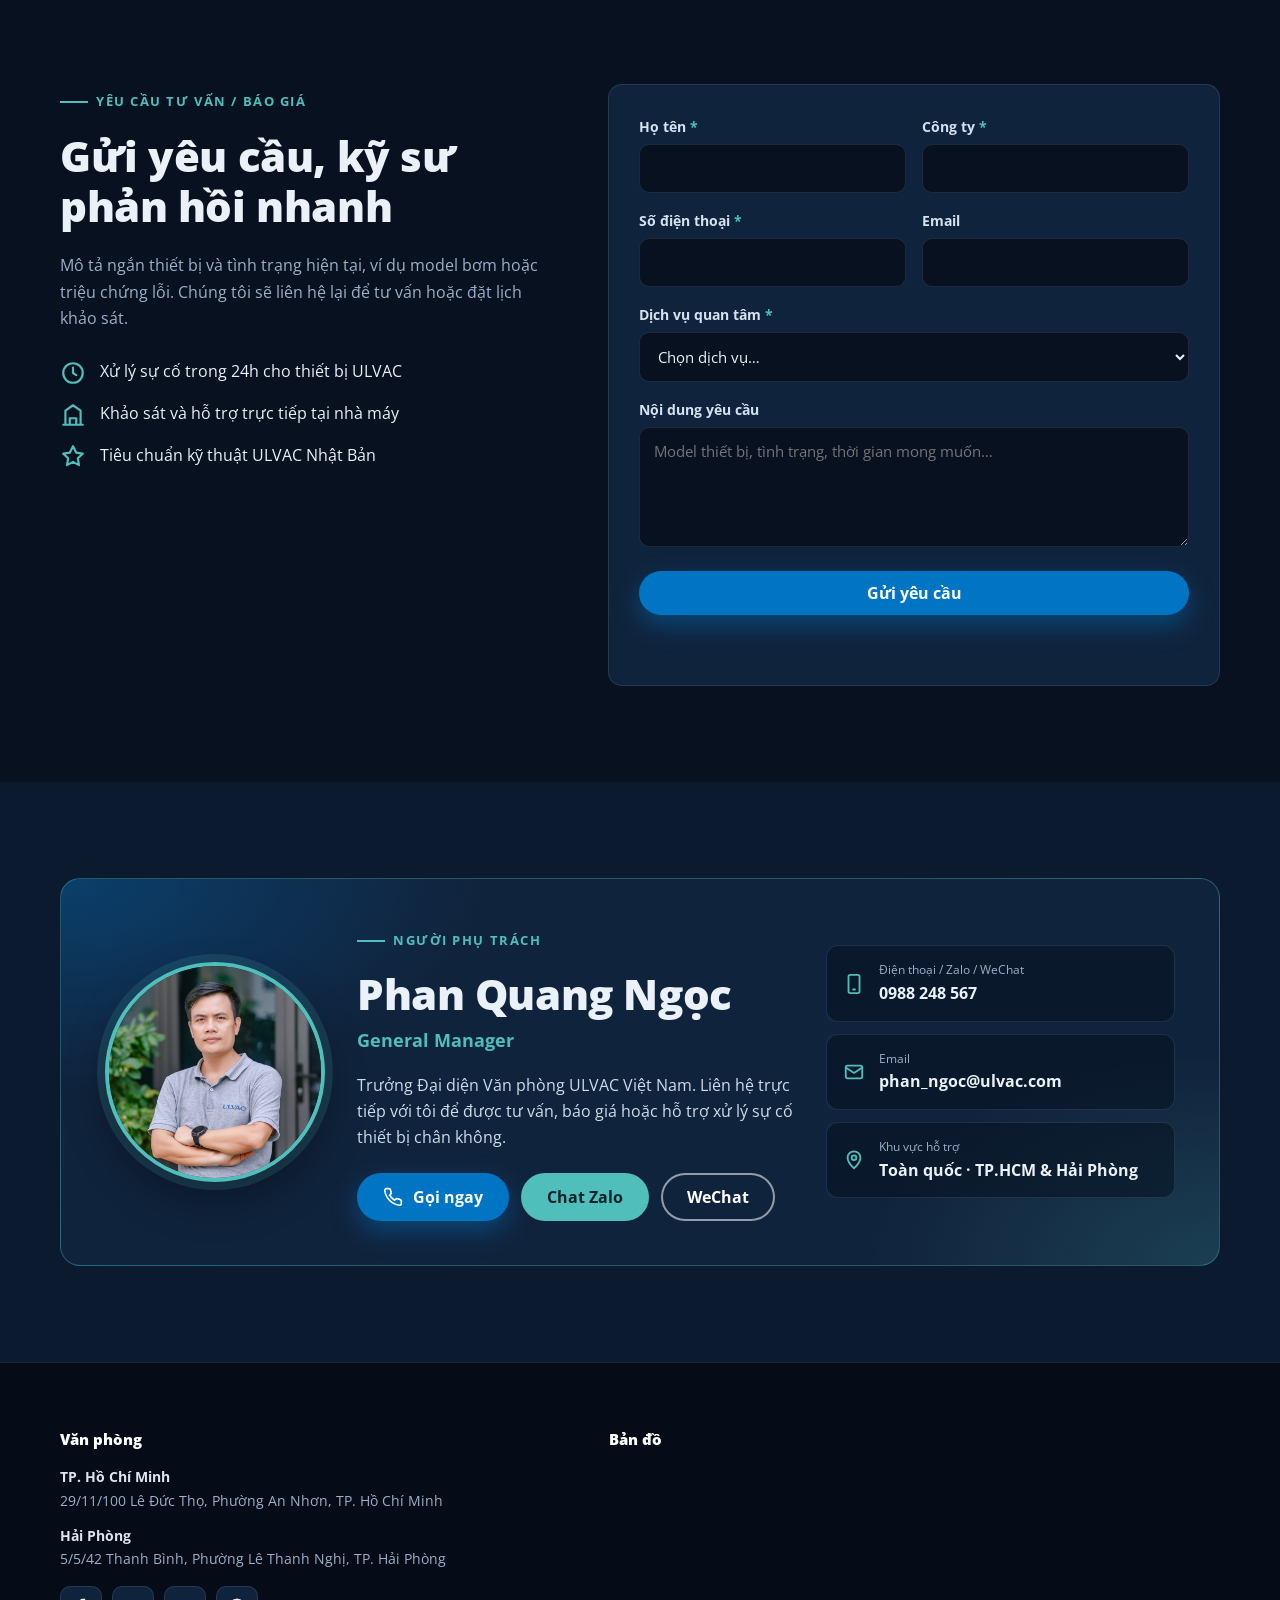
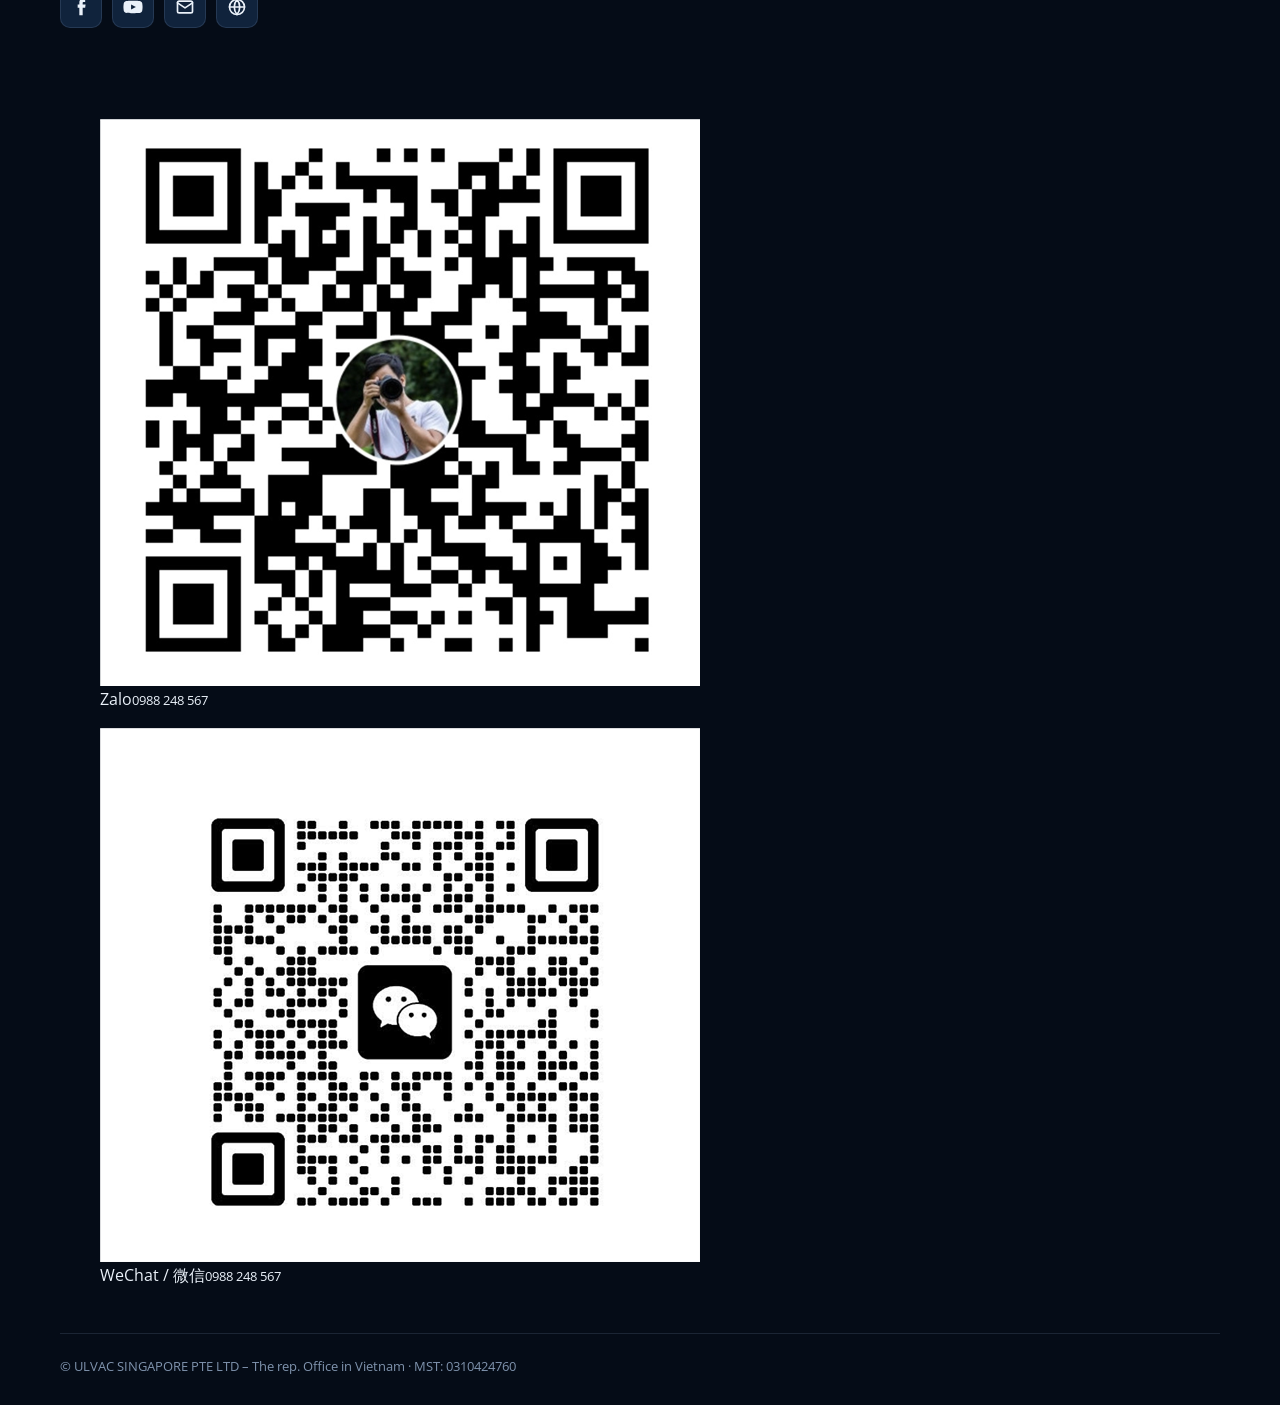
==== commit 8ce9b18d: "upload" ====
--- a/index.html
+++ b/index.html
@@ -13,7 +13,7 @@
   <link rel="preconnect" href="https://fonts.googleapis.com">
   <link rel="preconnect" href="https://fonts.gstatic.com" crossorigin>
   <link href="https://fonts.googleapis.com/css2?family=Open+Sans:wght@400;600;700;800&display=swap" rel="stylesheet">
-  <link rel="stylesheet" href="styles.css">
+  <link rel="stylesheet" href="styles.css?v=20261116c">
 </head>
 <body>
 
@@ -271,7 +271,7 @@
 <!-- ============ ABOUT ULVAC ============ -->
 <section class="alt" id="ve-ulvac">
   <div class="container about">
-    <div class="about-img reveal"><img src="assets/lapdat-lo.jpg" alt="Kỹ sư ULVAC Việt Nam vận hành lò chân không" loading="lazy"></div>
+    <div class="about-img reveal"><img src="assets/ulvac-building.jpg" alt="Trụ sở tập đoàn ULVAC tại Nhật Bản" width="580" height="326" loading="lazy"></div>
     <div class="reveal">
       <div class="eyebrow" data-i18n="ab.eyebrow">Về ULVAC</div>
       <h2 data-i18n="ab.title">Tập đoàn công nghệ chân không hàng đầu từ Nhật Bản</h2>
@@ -383,6 +383,10 @@
           src="https://www.google.com/maps?q=29%2F11%2F100%20L%C3%AA%20%C4%90%E1%BB%A9c%20Th%E1%BB%8D%2C%20G%C3%B2%20V%E1%BA%A5p%2C%20H%E1%BB%93%20Ch%C3%AD%20Minh&output=embed"></iframe>
       </div>
     </div>
+    <div class="print-qr" aria-hidden="true">
+      <figure><img src="assets/qr-zalo.png" alt="QR Zalo"><figcaption>Zalo<small>0988 248 567</small></figcaption></figure>
+      <figure><img src="assets/qr-wechat.png" alt="QR WeChat"><figcaption>WeChat / 微信<small>0988 248 567</small></figcaption></figure>
+    </div>
     <div class="legal">
       <span>© ULVAC SINGAPORE PTE LTD – The rep. Office in Vietnam · <span data-i18n="ft.tax">MST</span>: 0310424760</span>
     </div>
@@ -410,11 +414,11 @@
   </div>
 </div>
 
-<script src="config.js"></script>
-<script src="i18n.js"></script>
-<script src="i18n-en.js"></script>
-<script src="i18n-ko.js"></script>
-<script src="i18n-ja.js"></script>
-<script src="script.js"></script>
+<script src="config.js?v=20261116c"></script>
+<script src="i18n.js?v=20261116c"></script>
+<script src="i18n-en.js?v=20261116c"></script>
+<script src="i18n-ko.js?v=20261116c"></script>
+<script src="i18n-ja.js?v=20261116c"></script>
+<script src="script.js?v=20261116c"></script>
 </body>
 </html>
--- a/styles.css
+++ b/styles.css
@@ -337,6 +337,22 @@
   .fab .f-call { animation: none; }
 }
 
+/* ---------- Xuất PDF (?print=1) ---------- */
+@media print {
+  @page { margin: 0; }
+  * { -webkit-print-color-adjust: exact !important; print-color-adjust: exact !important; }
+  html { scroll-behavior: auto; }
+  .reveal { opacity: 1 !important; transform: none !important; transition: none !important; }
+  .site-header { position: absolute; background: transparent; box-shadow: none; }
+  /* Bỏ phần liên hệ: người phụ trách, form báo giá, các nút gọi/liên hệ */
+  .fab, .modal, .menu-toggle, .lang, #lien-he, #bao-gia,
+  .hero-actions, .strip .btn, .detail-text .btn,
+  .nav a[href="#bao-gia"], .nav a[href="#lien-he"] { display: none !important; }
+  .footer-grid > div:has(.map) { display: none; }
+  .footer-grid { grid-template-columns: 1fr; }
+  .hero { min-height: 1000px; }
+}
+
 /* ---------- Responsive ---------- */
 @media (max-width: 1080px) {
   .person { grid-template-columns: 220px 1fr; }
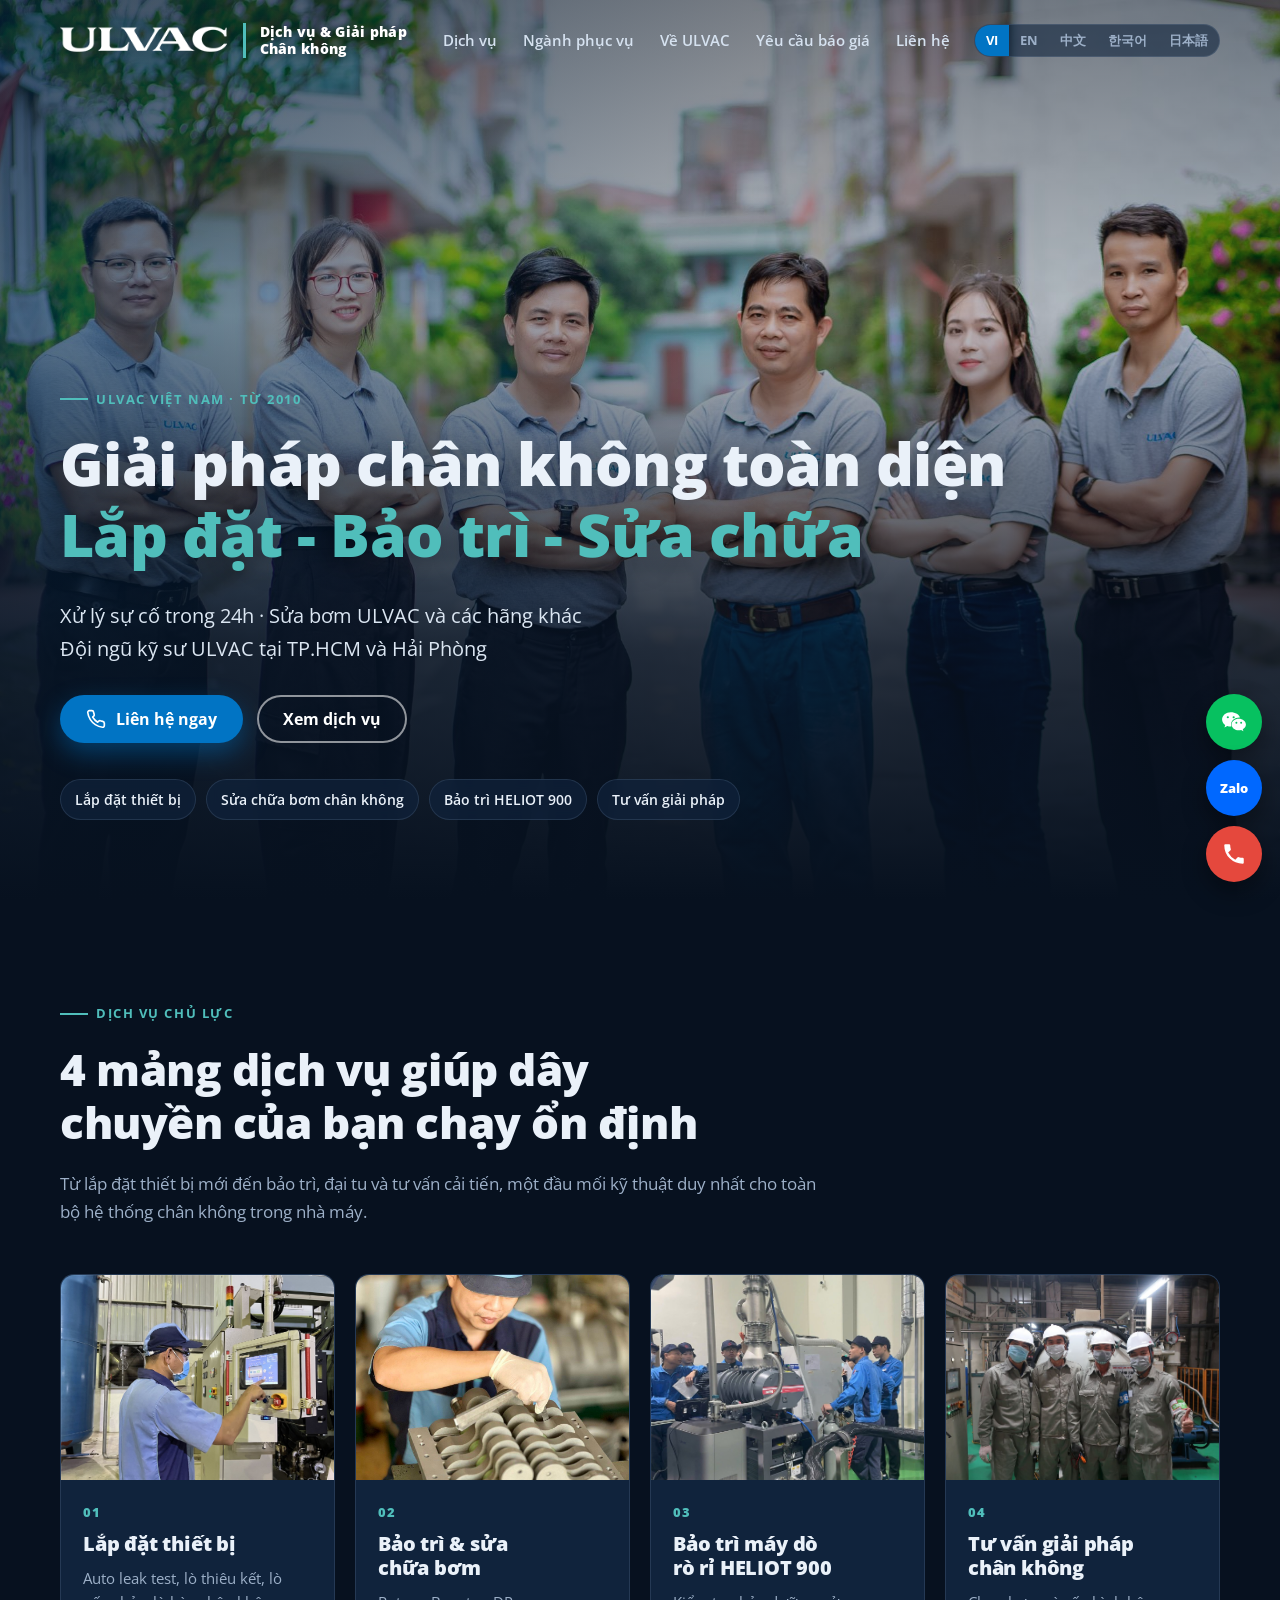
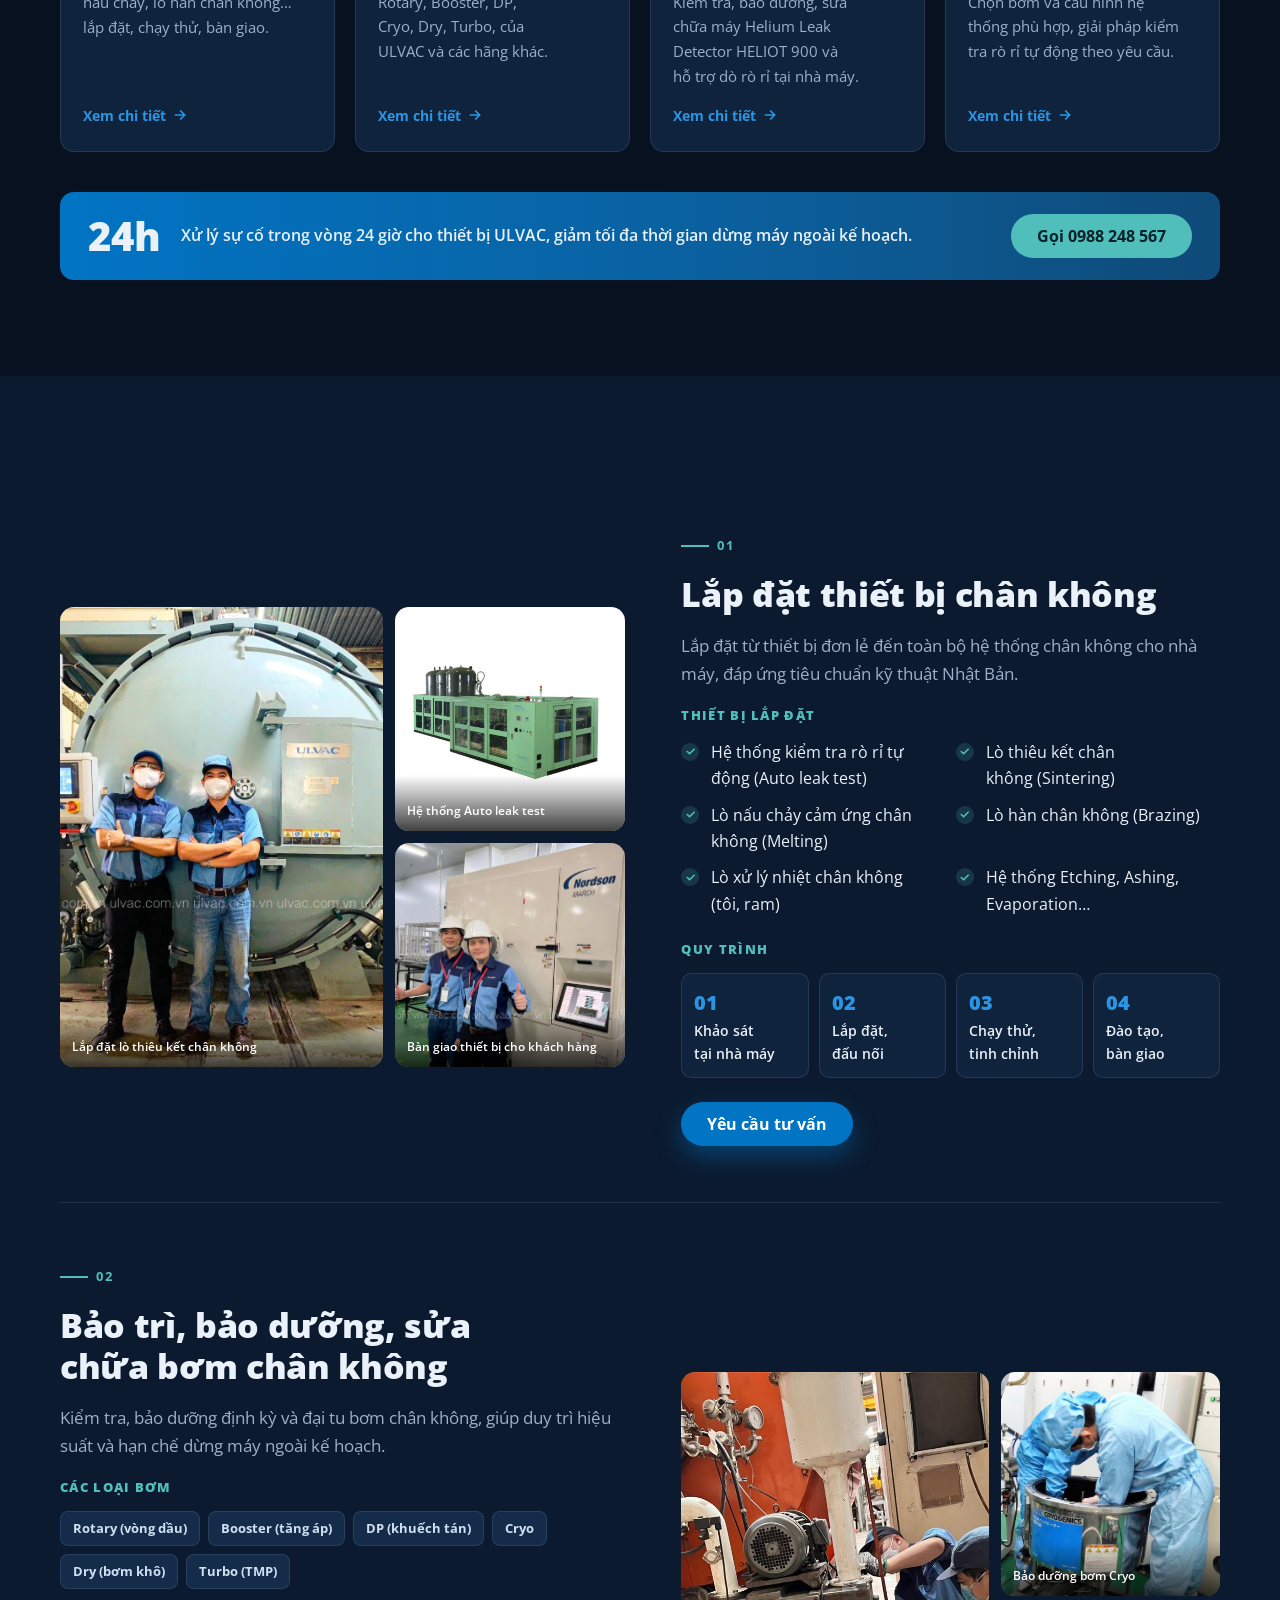
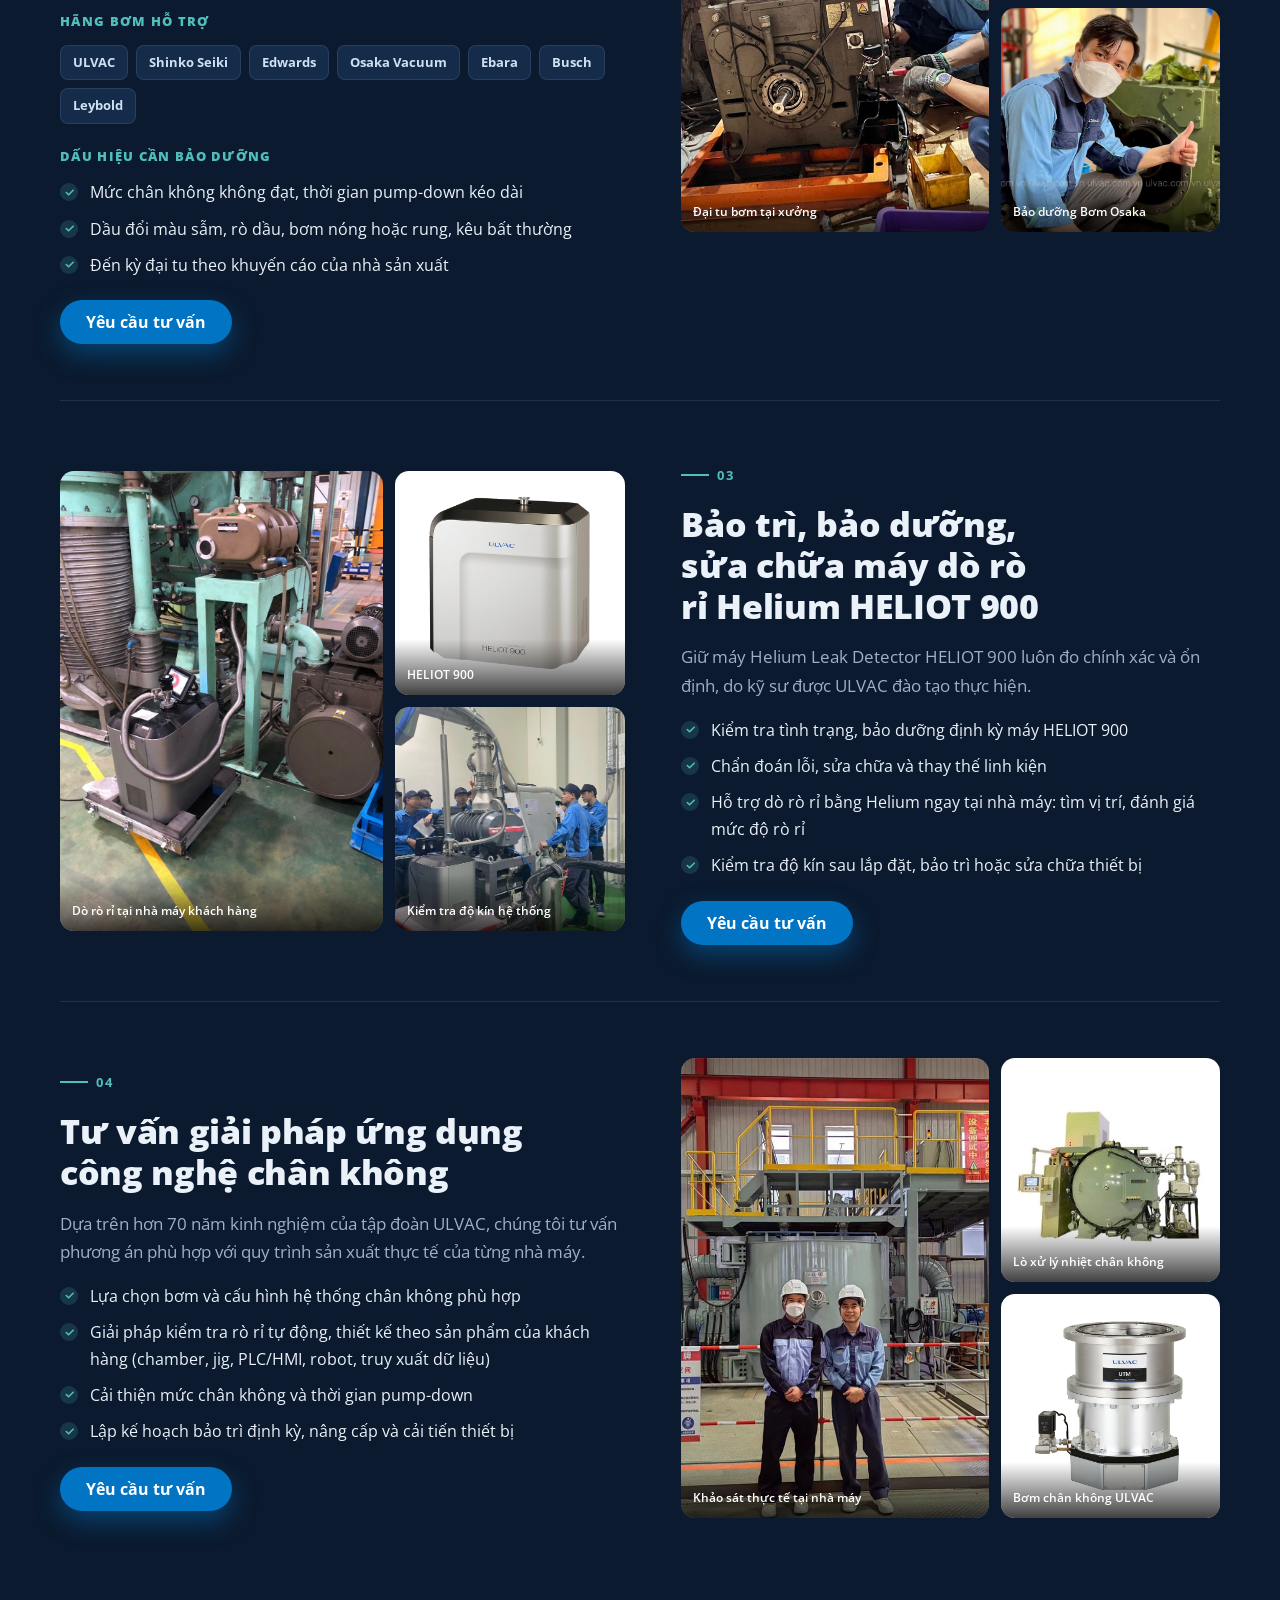
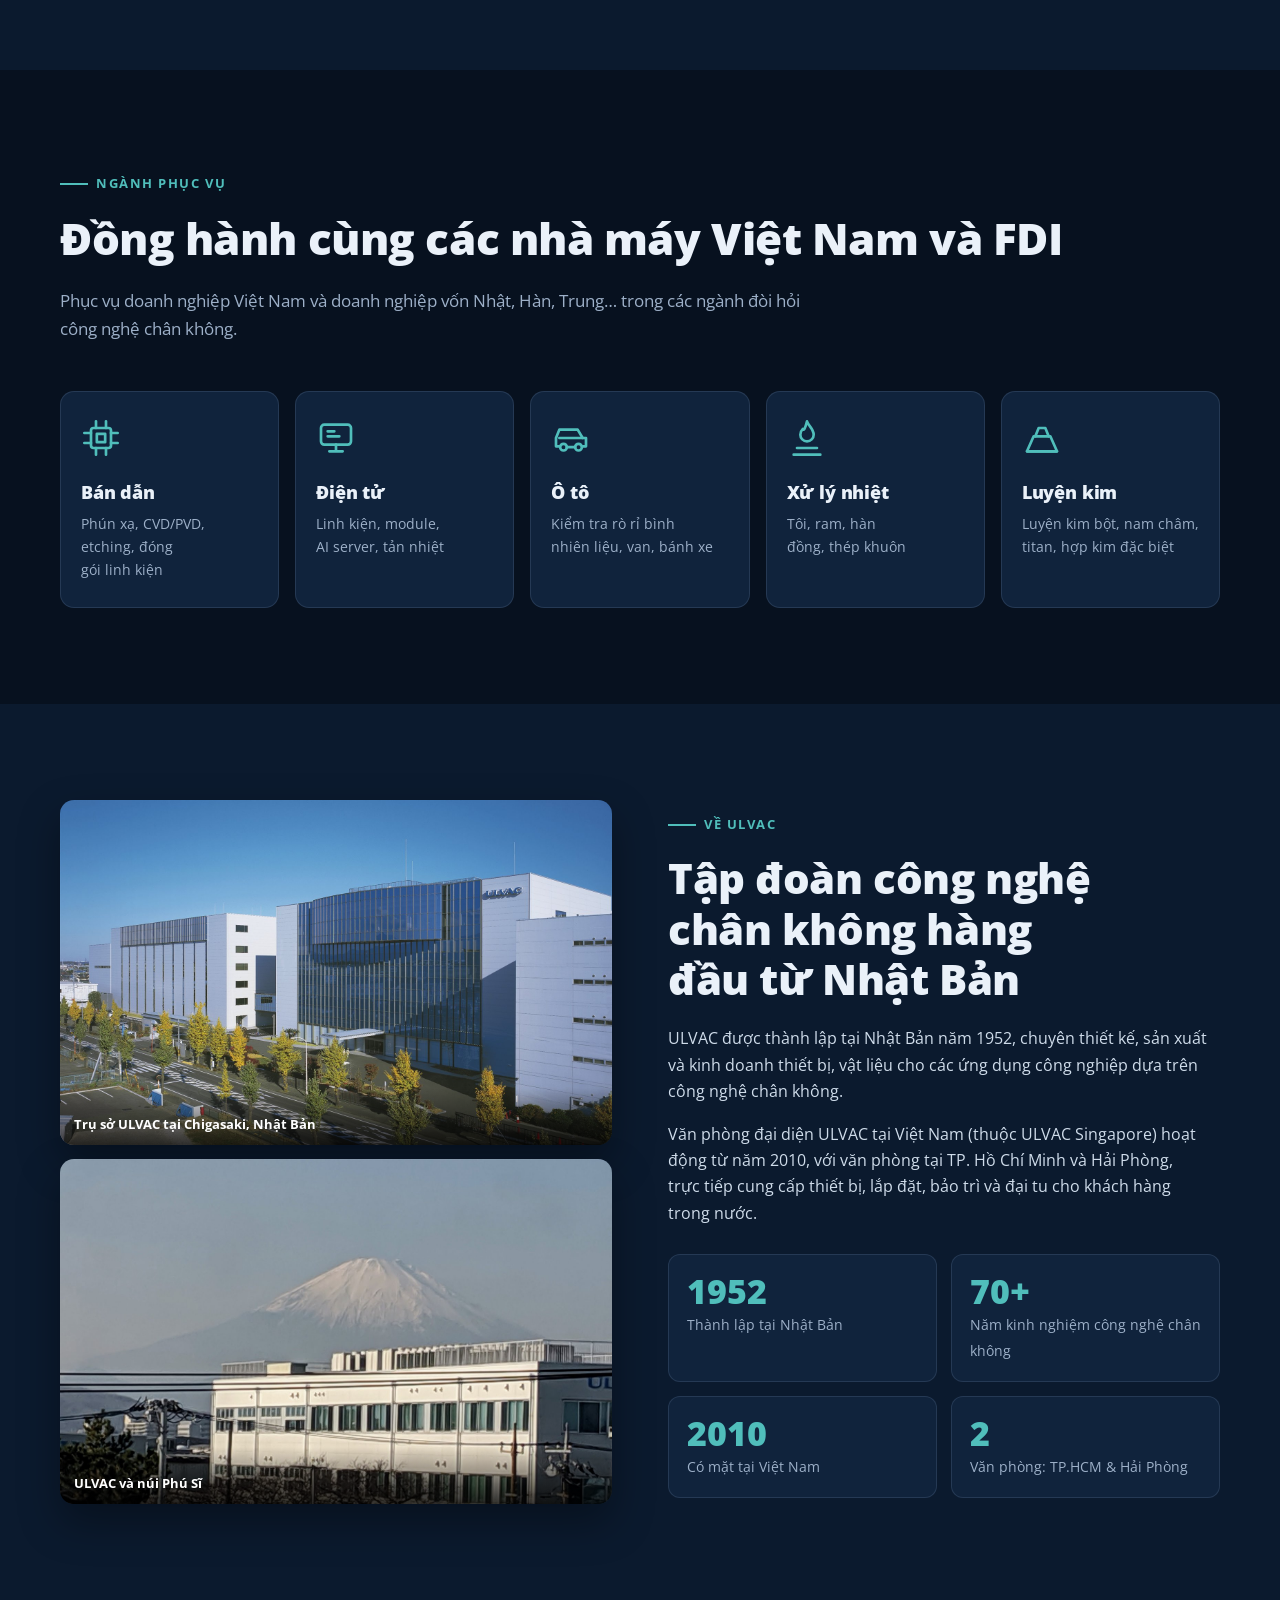
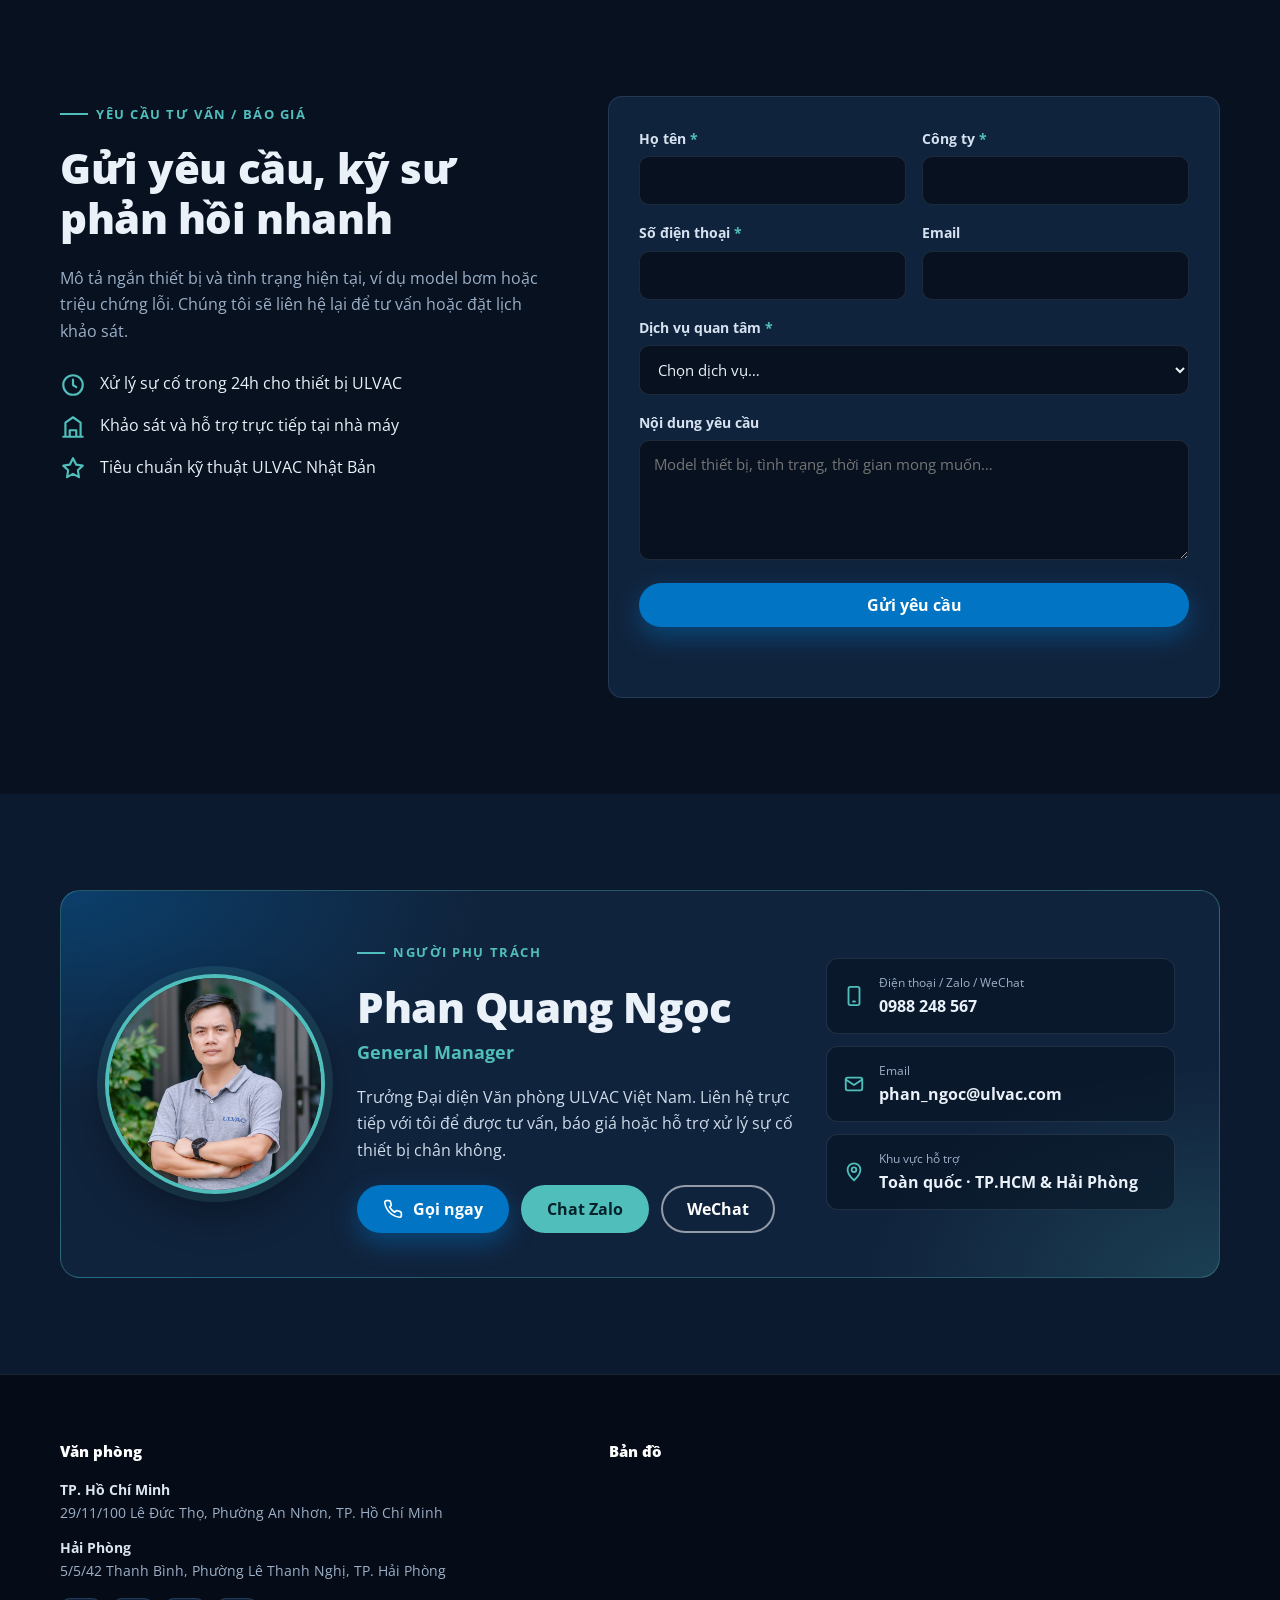
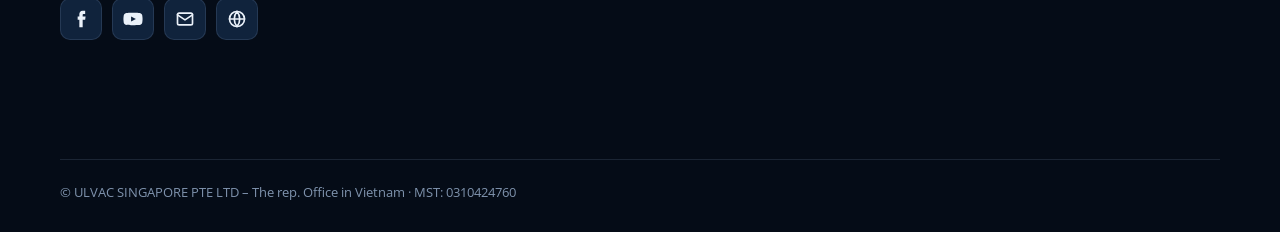
==== commit 92d3f351: "update" ====
--- a/index.html
+++ b/index.html
@@ -13,7 +13,7 @@
   <link rel="preconnect" href="https://fonts.googleapis.com">
   <link rel="preconnect" href="https://fonts.gstatic.com" crossorigin>
   <link href="https://fonts.googleapis.com/css2?family=Open+Sans:wght@400;600;700;800&display=swap" rel="stylesheet">
-  <link rel="stylesheet" href="styles.css?v=20261116c">
+  <link rel="stylesheet" href="styles.css?v=20261116d">
 </head>
 <body>
 
@@ -271,7 +271,10 @@
 <!-- ============ ABOUT ULVAC ============ -->
 <section class="alt" id="ve-ulvac">
   <div class="container about">
-    <div class="about-img reveal"><img src="assets/ulvac-building.jpg" alt="Trụ sở tập đoàn ULVAC tại Nhật Bản" width="580" height="326" loading="lazy"></div>
+    <div class="about-photos reveal">
+      <figure><img src="assets/ulvac-hq.jpg" alt="Trụ sở tập đoàn ULVAC tại Nhật Bản" width="1600" height="1000" loading="lazy"><figcaption data-i18n="ab.cap1">Trụ sở ULVAC tại Chigasaki, Nhật Bản</figcaption></figure>
+      <figure><img src="assets/ulvac-fuji.jpg" alt="ULVAC và núi Phú Sĩ" width="1600" height="1000" loading="lazy"><figcaption data-i18n="ab.cap2">ULVAC và núi Phú Sĩ</figcaption></figure>
+    </div>
     <div class="reveal">
       <div class="eyebrow" data-i18n="ab.eyebrow">Về ULVAC</div>
       <h2 data-i18n="ab.title">Tập đoàn công nghệ chân không hàng đầu từ Nhật Bản</h2>
@@ -414,11 +417,11 @@
   </div>
 </div>
 
-<script src="config.js?v=20261116c"></script>
-<script src="i18n.js?v=20261116c"></script>
-<script src="i18n-en.js?v=20261116c"></script>
-<script src="i18n-ko.js?v=20261116c"></script>
-<script src="i18n-ja.js?v=20261116c"></script>
-<script src="script.js?v=20261116c"></script>
+<script src="config.js?v=20261116d"></script>
+<script src="i18n.js?v=20261116d"></script>
+<script src="i18n-en.js?v=20261116d"></script>
+<script src="i18n-ko.js?v=20261116d"></script>
+<script src="i18n-ja.js?v=20261116d"></script>
+<script src="script.js?v=20261116d"></script>
 </body>
 </html>
--- a/styles.css
+++ b/styles.css
@@ -337,6 +337,13 @@
   .fab .f-call { animation: none; }
 }
 
+/* Khối mã QR chỉ hiện trong bản PDF */
+.print-qr { display: none; gap: 48px; justify-content: center; align-items: flex-start; padding: 40px 0 8px; margin-top: 36px; border-top: 1px solid var(--line); }
+.print-qr figure { margin: 0; text-align: center; }
+.print-qr img { width: 190px; height: auto; background: #fff; border-radius: 14px; padding: 12px; }
+.print-qr figcaption { margin-top: 12px; font-weight: 700; color: #fff; }
+.print-qr figcaption small { display: block; font-weight: 600; color: var(--muted); font-size: 13px; margin-top: 2px; }
+
 /* ---------- Xuất PDF (?print=1) ---------- */
 @media print {
   @page { margin: 0; }
@@ -344,10 +351,9 @@
   html { scroll-behavior: auto; }
   .reveal { opacity: 1 !important; transform: none !important; transition: none !important; }
   .site-header { position: absolute; background: transparent; box-shadow: none; }
-  /* Bỏ phần liên hệ: người phụ trách, form báo giá, các nút gọi/liên hệ */
-  .fab, .modal, .menu-toggle, .lang, #lien-he, #bao-gia,
-  .hero-actions, .strip .btn, .detail-text .btn,
-  .nav a[href="#bao-gia"], .nav a[href="#lien-he"] { display: none !important; }
+  /* PDF: bỏ form báo giá (không dùng được trên giấy) và các phần chỉ dùng trên web */
+  .fab, .modal, .menu-toggle, .lang, #bao-gia, .nav a[href="#bao-gia"] { display: none !important; }
+  .print-qr { display: flex !important; }
   .footer-grid > div:has(.map) { display: none; }
   .footer-grid { grid-template-columns: 1fr; }
   .hero { min-height: 1000px; }
@@ -394,3 +400,10 @@
   .strip strong { font-size: 32px; }
   .fab a, .fab button { width: 50px; height: 50px; }
 }
+
+/* Về ULVAC: 2 ảnh (trụ sở + núi Phú Sĩ) */
+.about-photos { display: grid; gap: 14px; }
+.about-photos figure { position: relative; margin: 0; border-radius: var(--radius); overflow: hidden; box-shadow: var(--shadow); aspect-ratio: 16 / 10; }
+.about-photos img { width: 100%; height: 100%; object-fit: cover; transition: transform .6s ease; }
+.about-photos figure:hover img { transform: scale(1.04); }
+.about-photos figcaption { position: absolute; left: 0; right: 0; bottom: 0; padding: 26px 14px 10px; font-size: 13px; font-weight: 700; color: #fff; background: linear-gradient(transparent, rgba(0,0,0,.75)); }
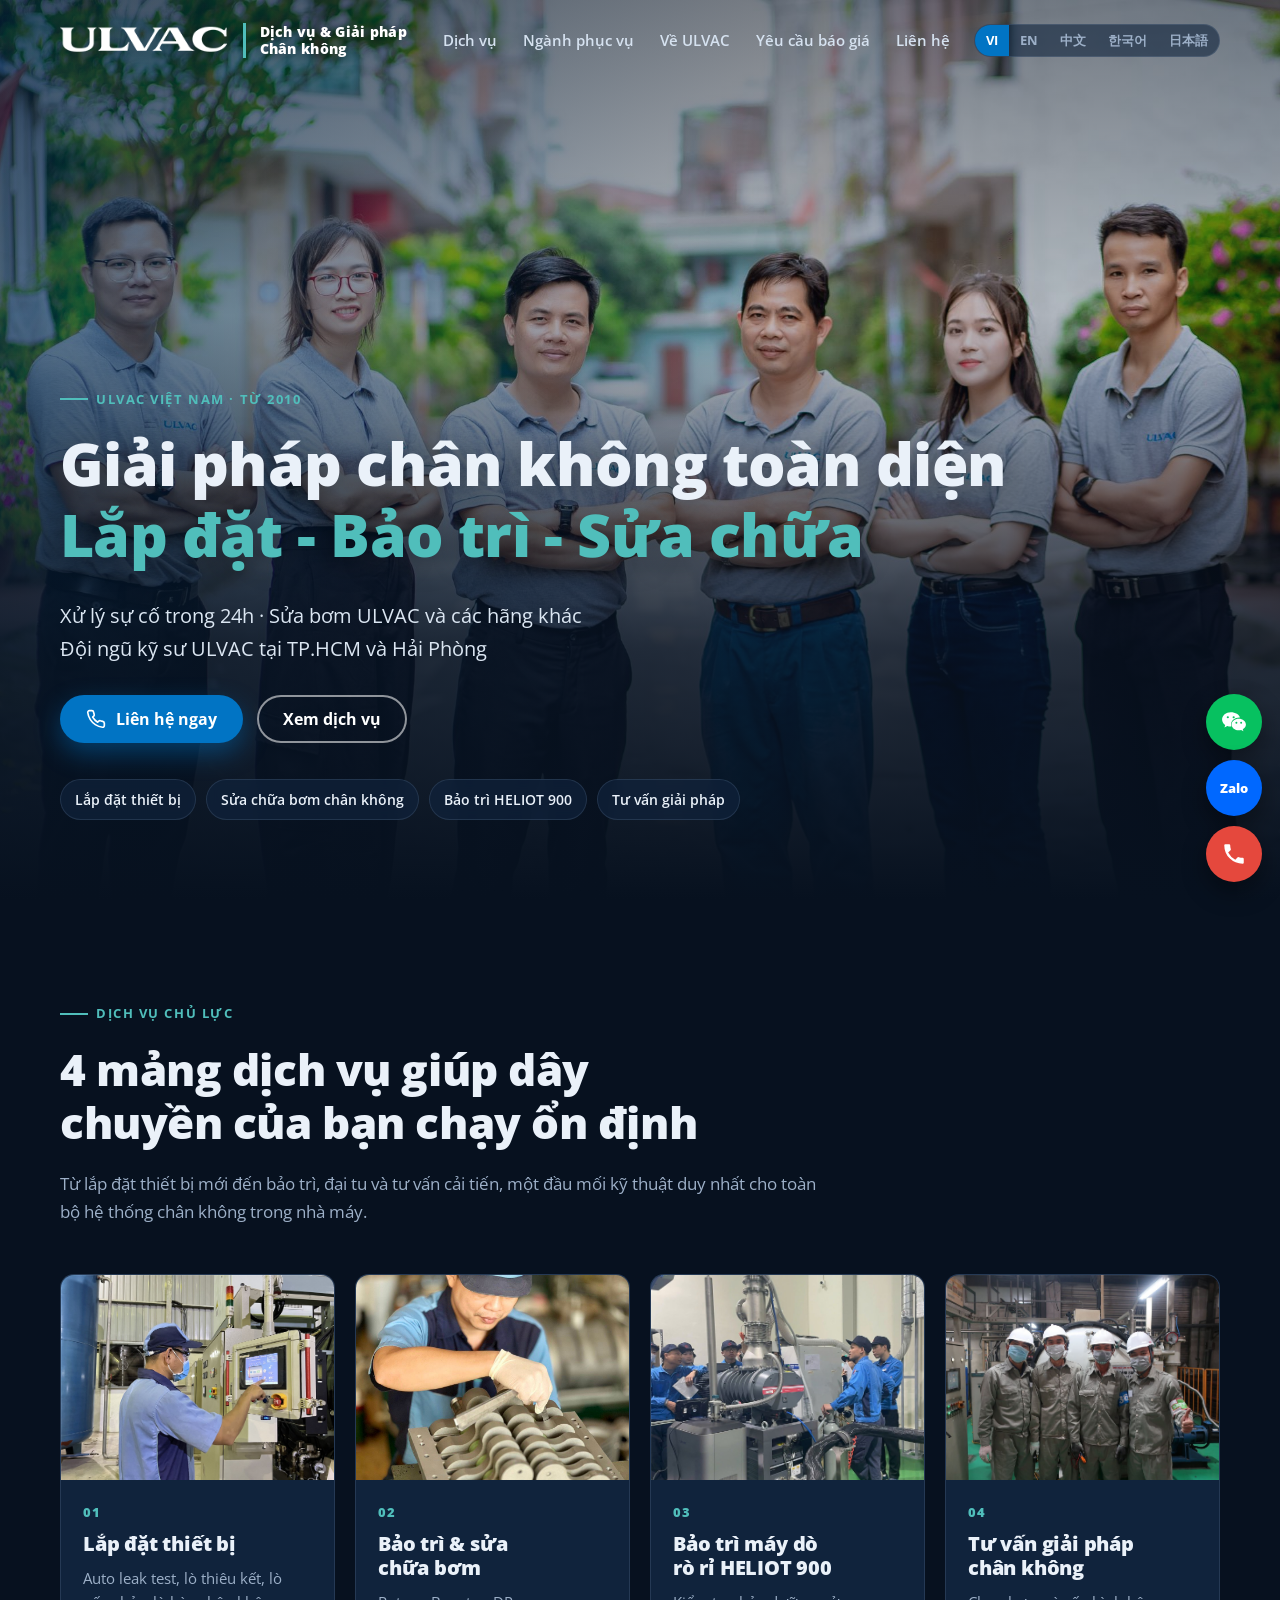
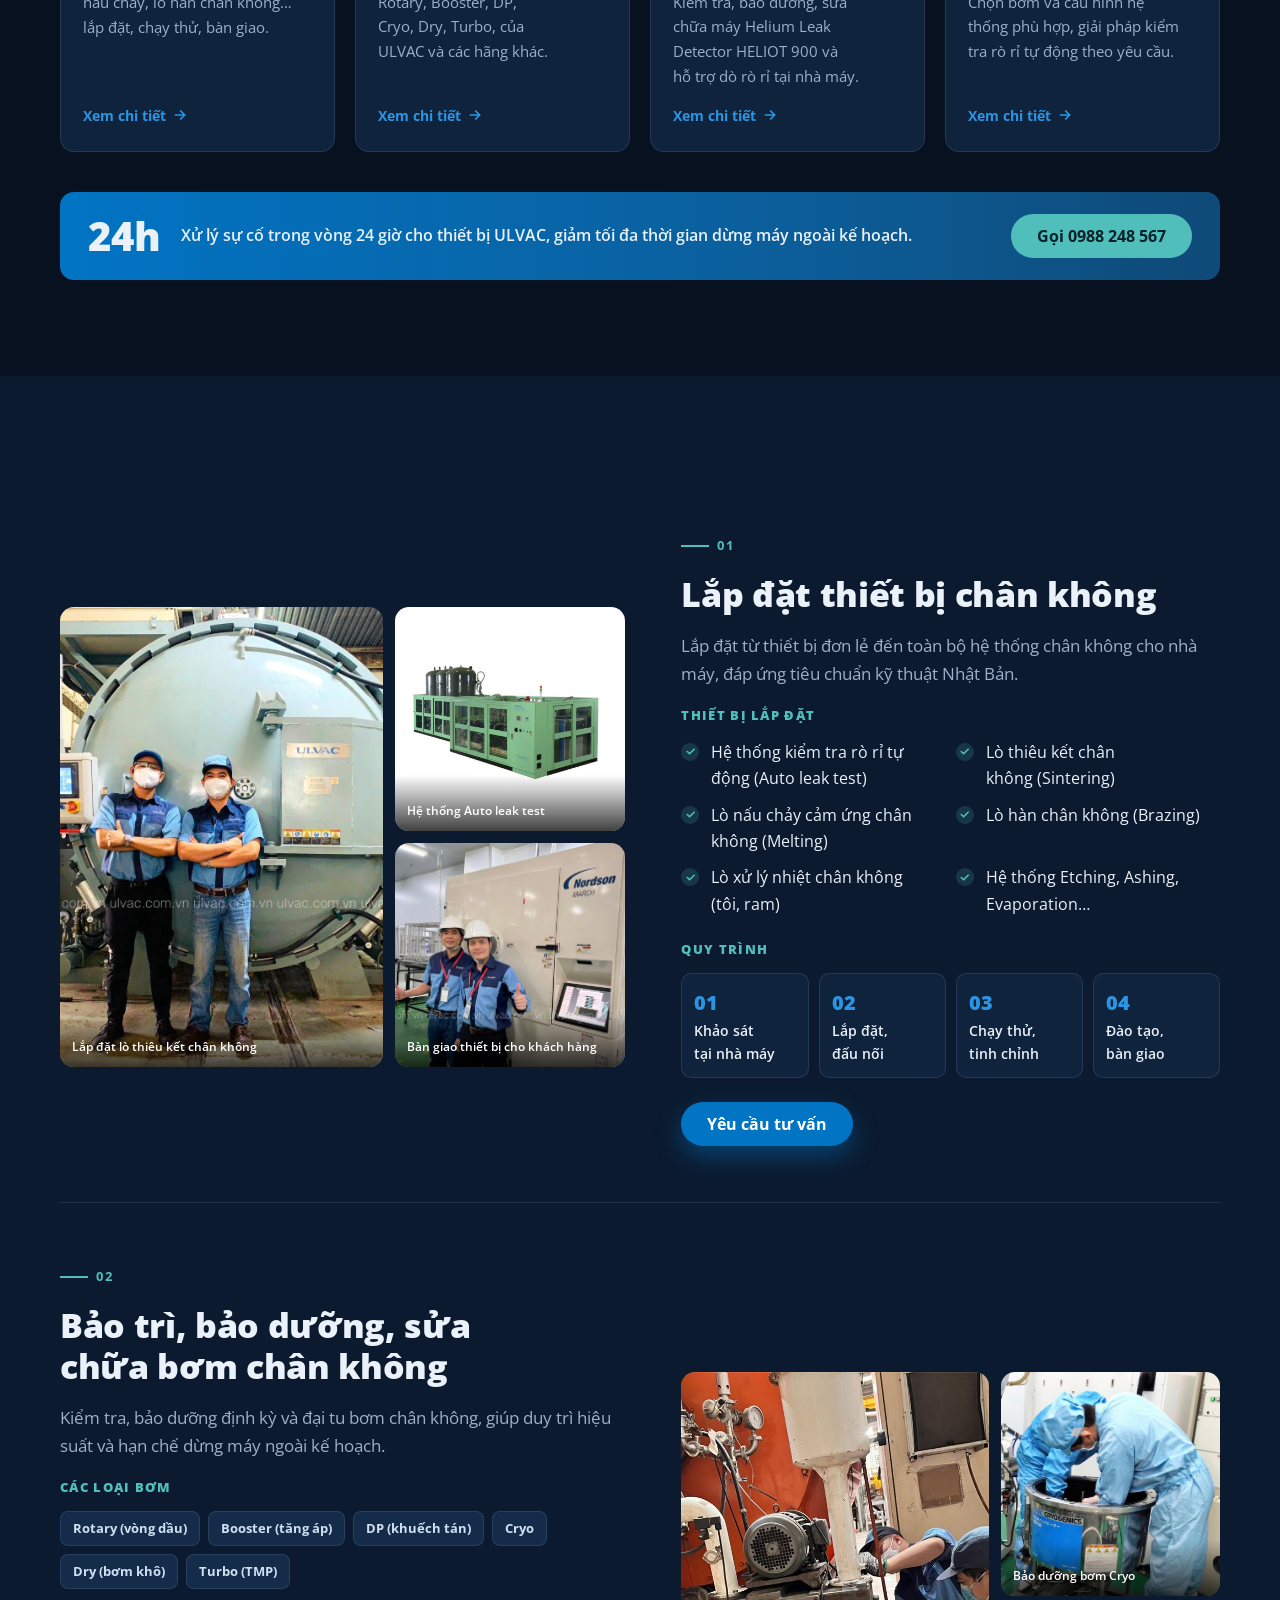
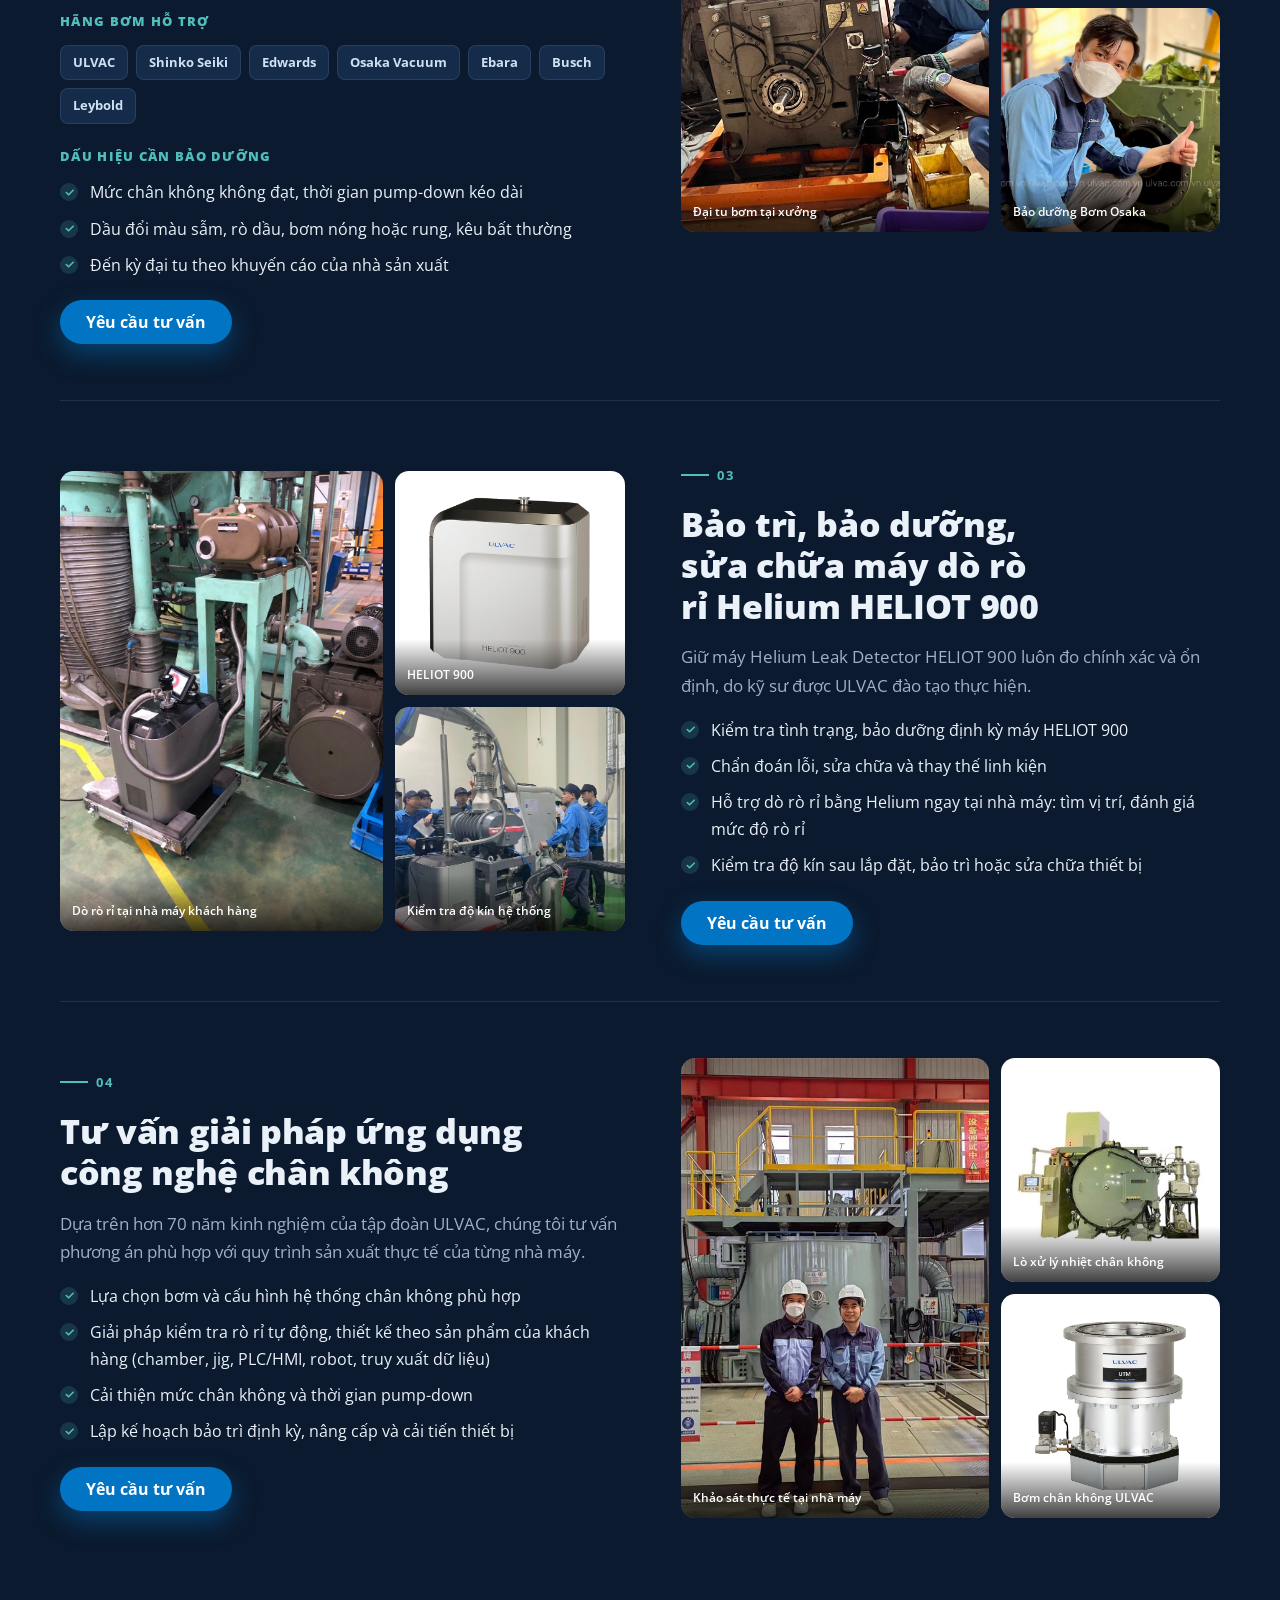
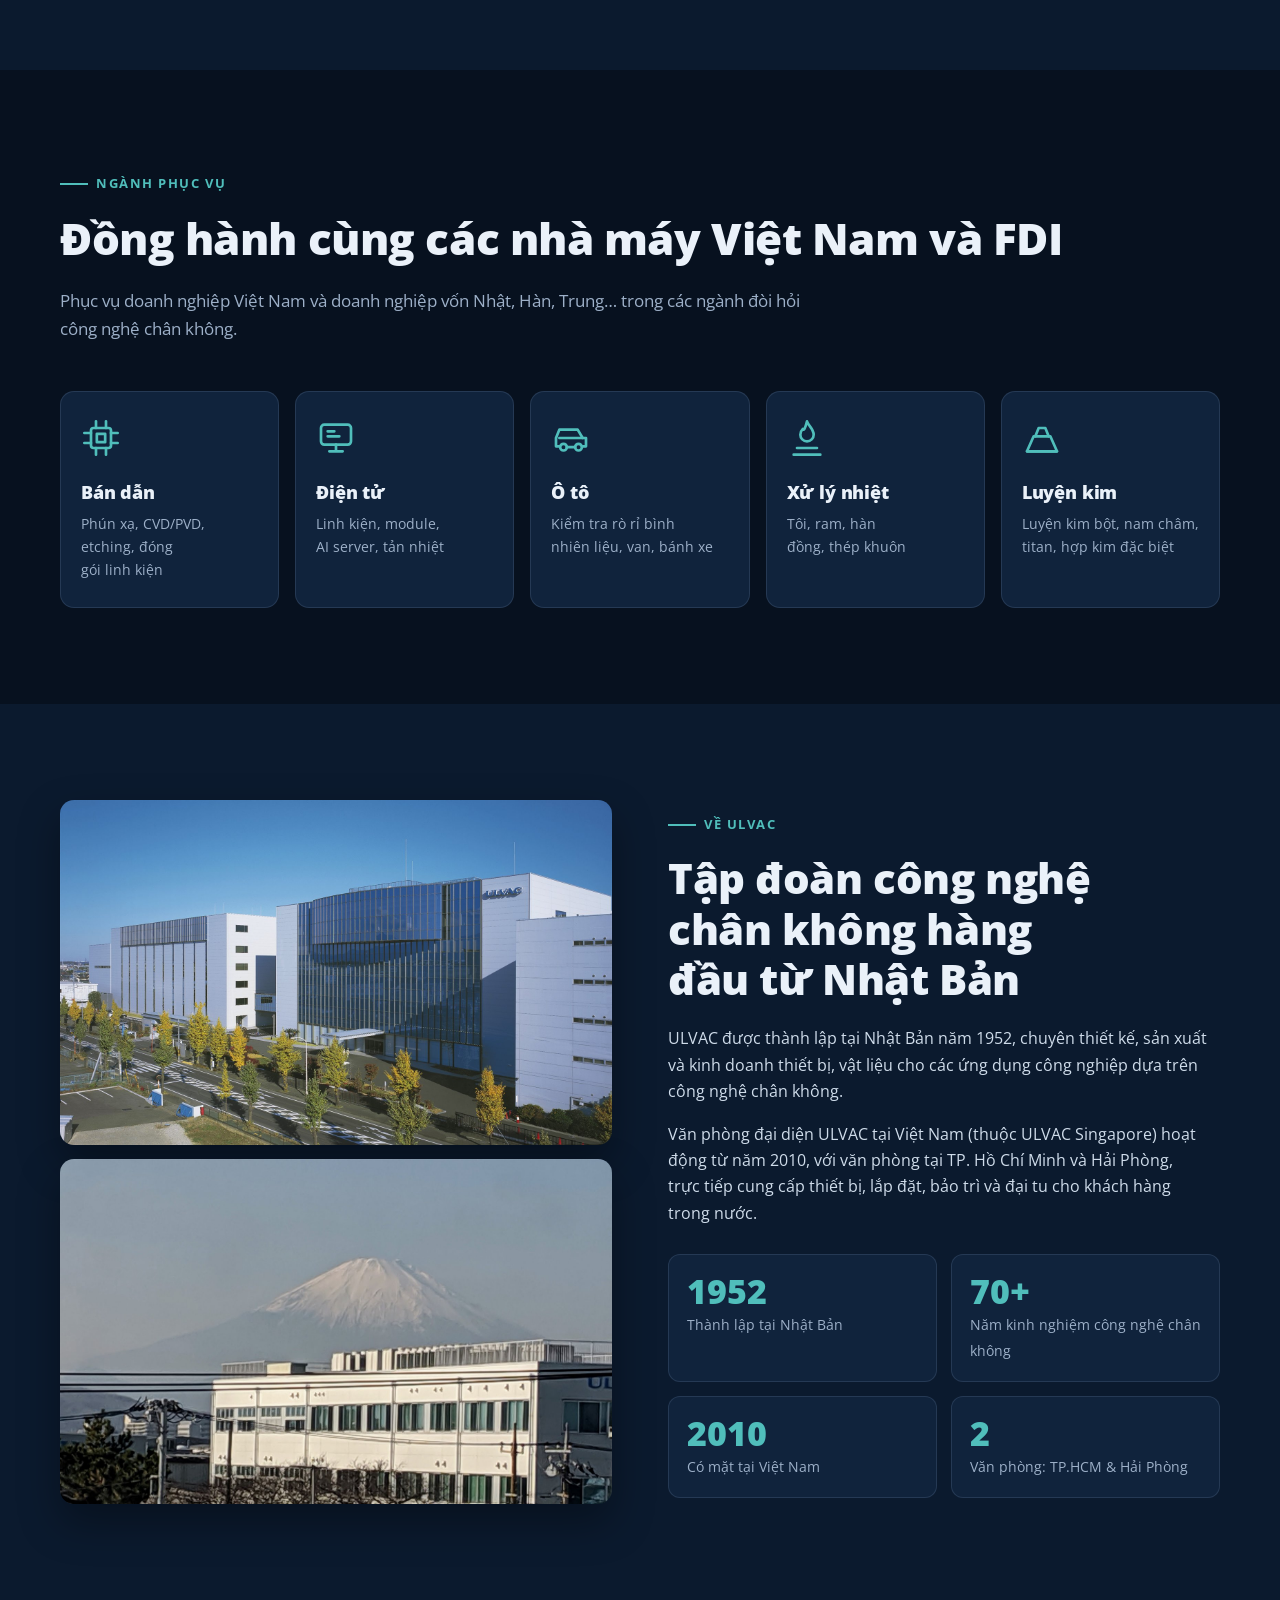
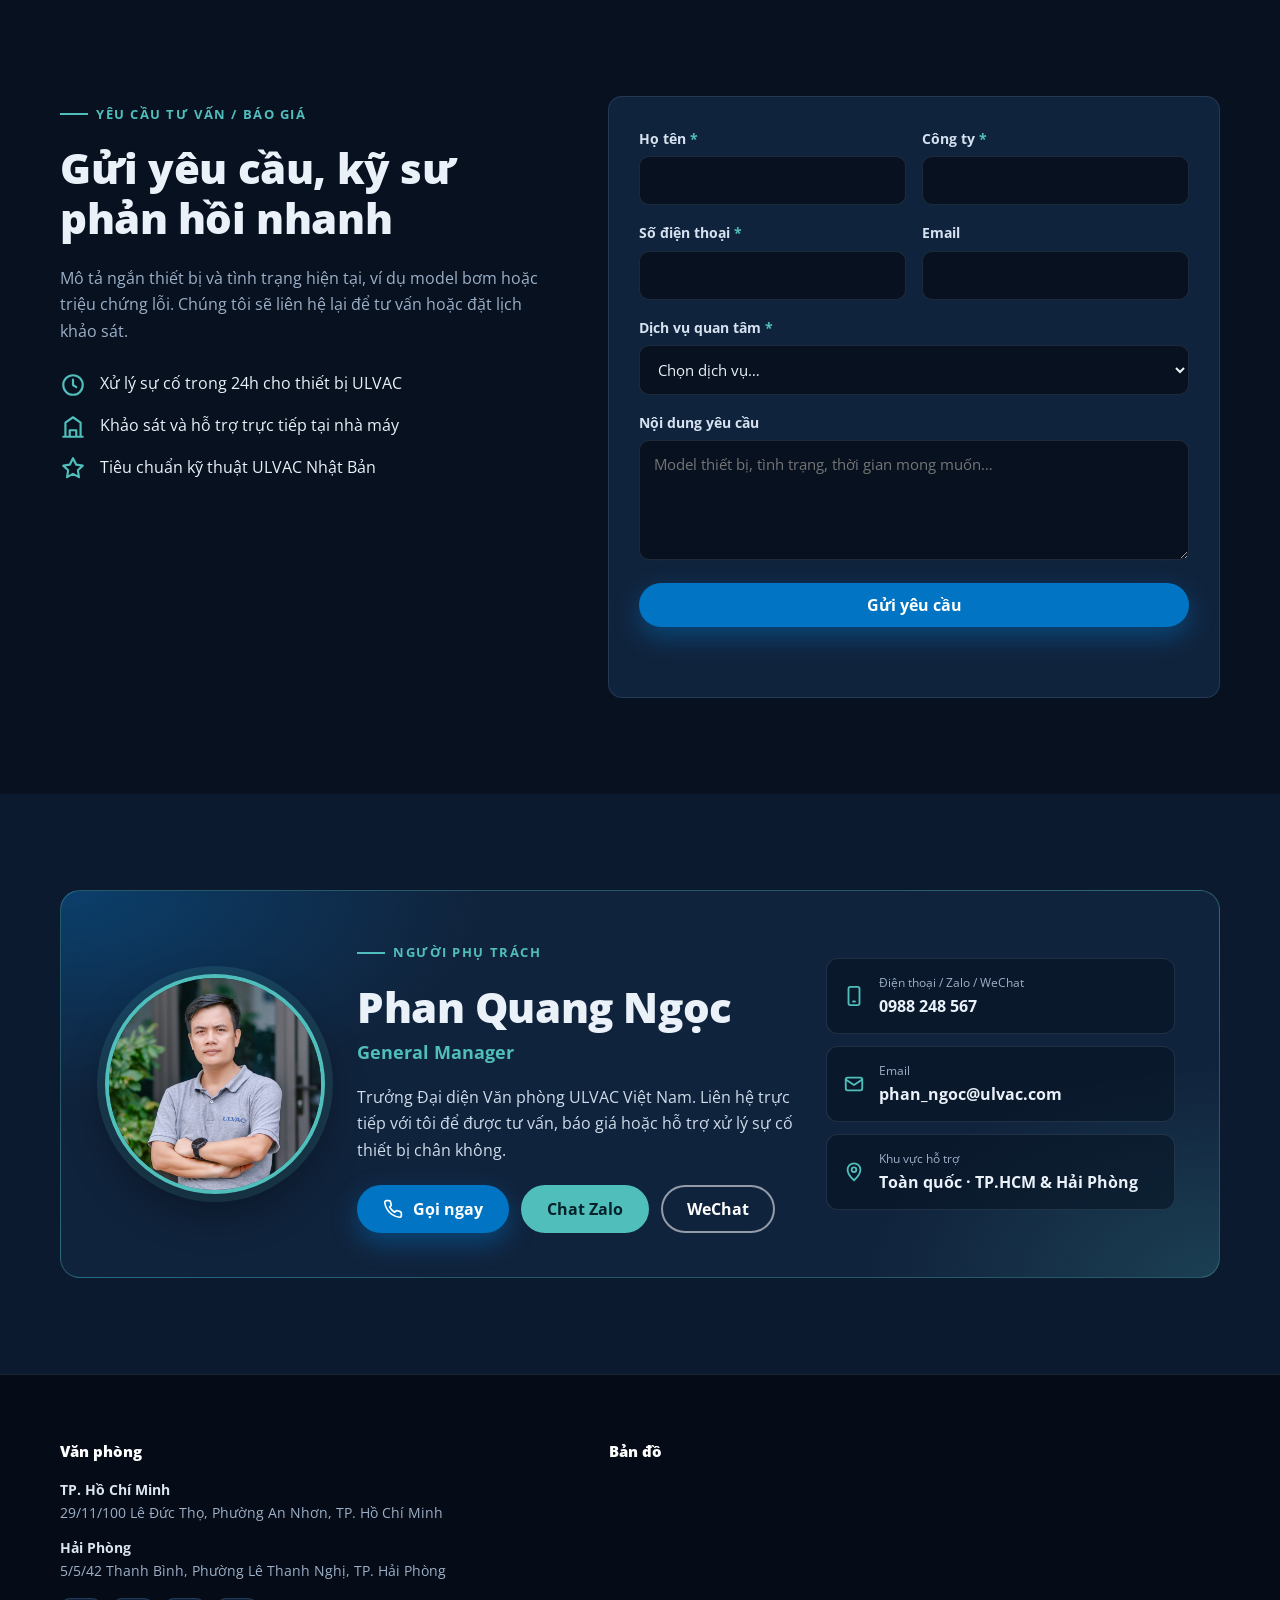
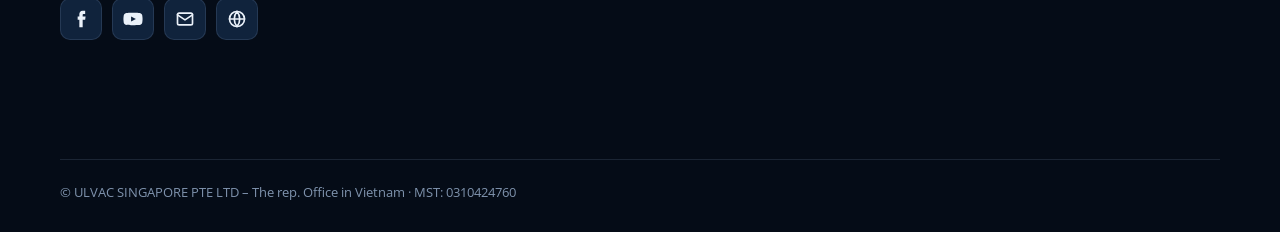
==== commit 559eb0c5: "update" ====
--- a/index.html
+++ b/index.html
@@ -13,7 +13,7 @@
   <link rel="preconnect" href="https://fonts.googleapis.com">
   <link rel="preconnect" href="https://fonts.gstatic.com" crossorigin>
   <link href="https://fonts.googleapis.com/css2?family=Open+Sans:wght@400;600;700;800&display=swap" rel="stylesheet">
-  <link rel="stylesheet" href="styles.css?v=20261116d">
+  <link rel="stylesheet" href="styles.css?v=20261116e">
 </head>
 <body>
 
@@ -272,8 +272,8 @@
 <section class="alt" id="ve-ulvac">
   <div class="container about">
     <div class="about-photos reveal">
-      <figure><img src="assets/ulvac-hq.jpg" alt="Trụ sở tập đoàn ULVAC tại Nhật Bản" width="1600" height="1000" loading="lazy"><figcaption data-i18n="ab.cap1">Trụ sở ULVAC tại Chigasaki, Nhật Bản</figcaption></figure>
-      <figure><img src="assets/ulvac-fuji.jpg" alt="ULVAC và núi Phú Sĩ" width="1600" height="1000" loading="lazy"><figcaption data-i18n="ab.cap2">ULVAC và núi Phú Sĩ</figcaption></figure>
+      <figure><img src="assets/ulvac-hq.jpg" alt="Trụ sở tập đoàn ULVAC tại Nhật Bản" width="1600" height="1000" loading="lazy"></figure>
+      <figure><img src="assets/ulvac-fuji.jpg" alt="ULVAC và núi Phú Sĩ" width="1600" height="1000" loading="lazy"></figure>
     </div>
     <div class="reveal">
       <div class="eyebrow" data-i18n="ab.eyebrow">Về ULVAC</div>
@@ -417,11 +417,11 @@
   </div>
 </div>
 
-<script src="config.js?v=20261116d"></script>
-<script src="i18n.js?v=20261116d"></script>
-<script src="i18n-en.js?v=20261116d"></script>
-<script src="i18n-ko.js?v=20261116d"></script>
-<script src="i18n-ja.js?v=20261116d"></script>
-<script src="script.js?v=20261116d"></script>
+<script src="config.js?v=20261116e"></script>
+<script src="i18n.js?v=20261116e"></script>
+<script src="i18n-en.js?v=20261116e"></script>
+<script src="i18n-ko.js?v=20261116e"></script>
+<script src="i18n-ja.js?v=20261116e"></script>
+<script src="script.js?v=20261116e"></script>
 </body>
 </html>
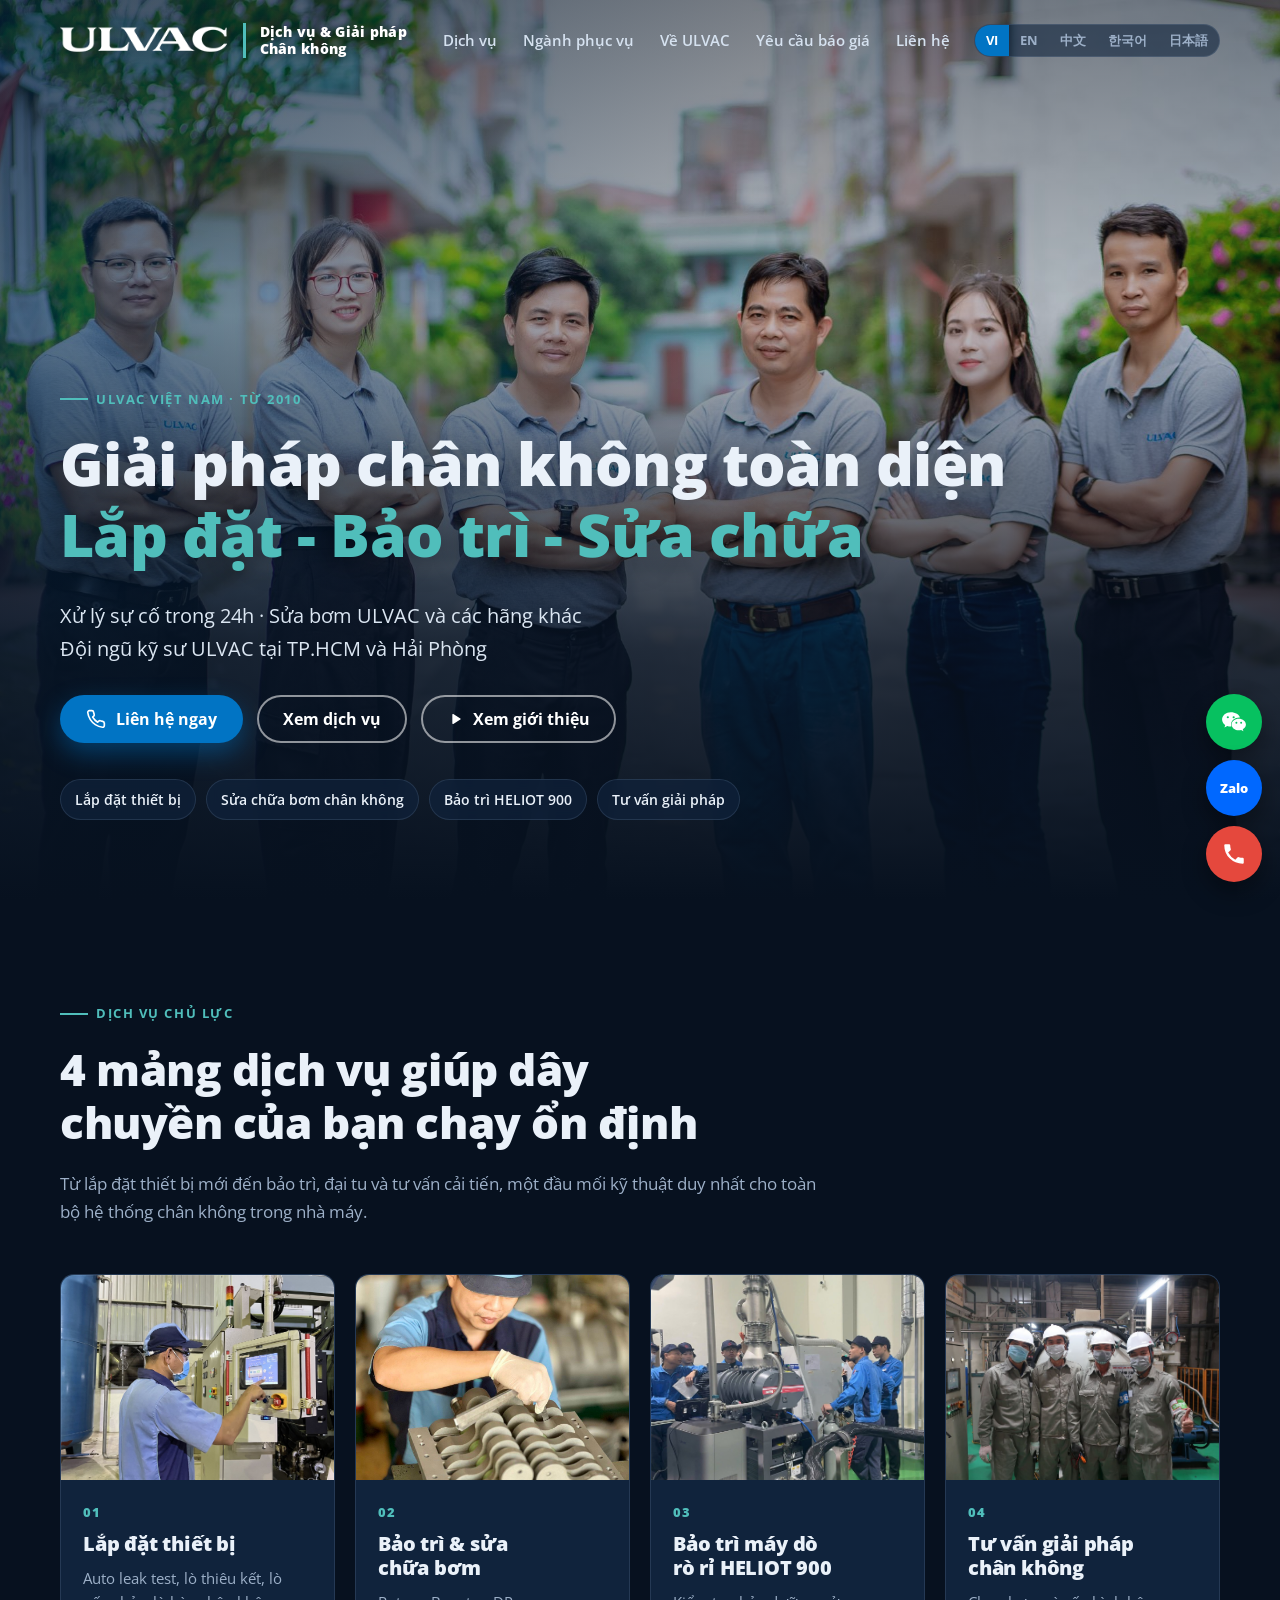
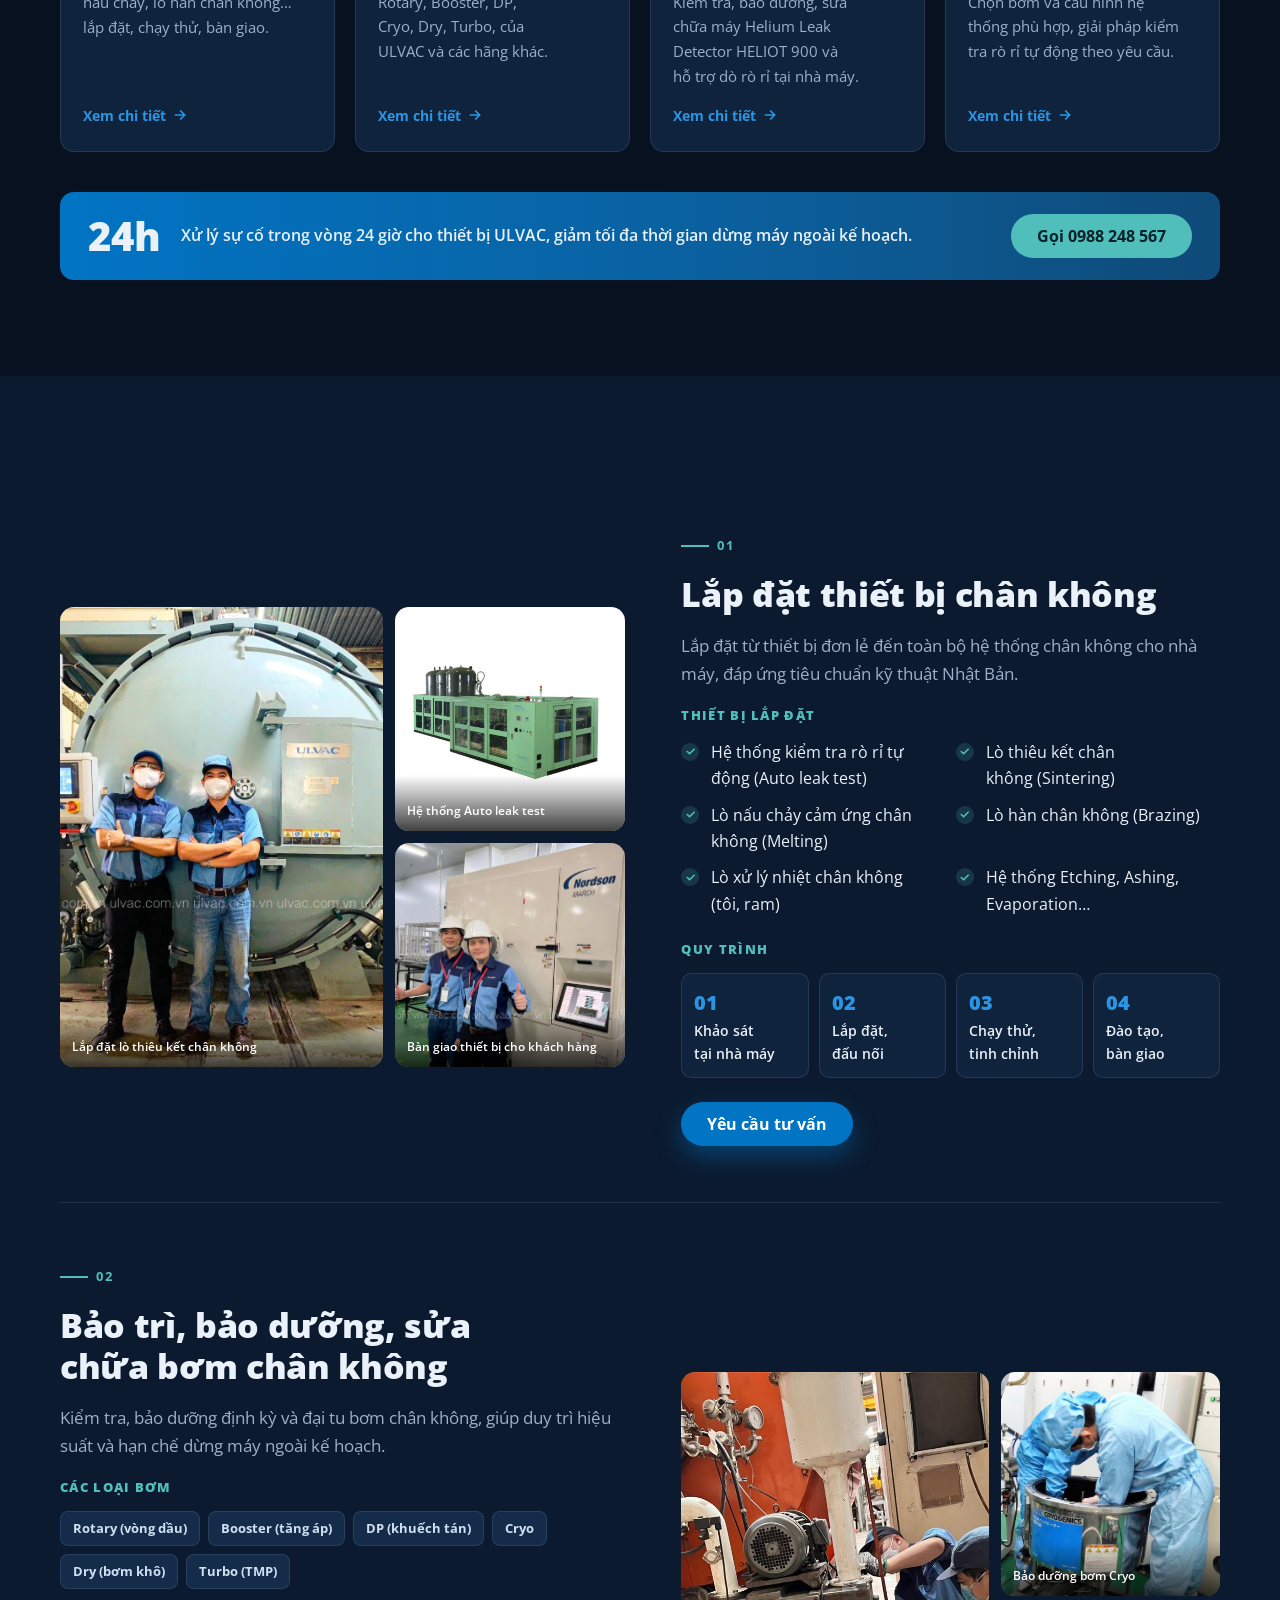
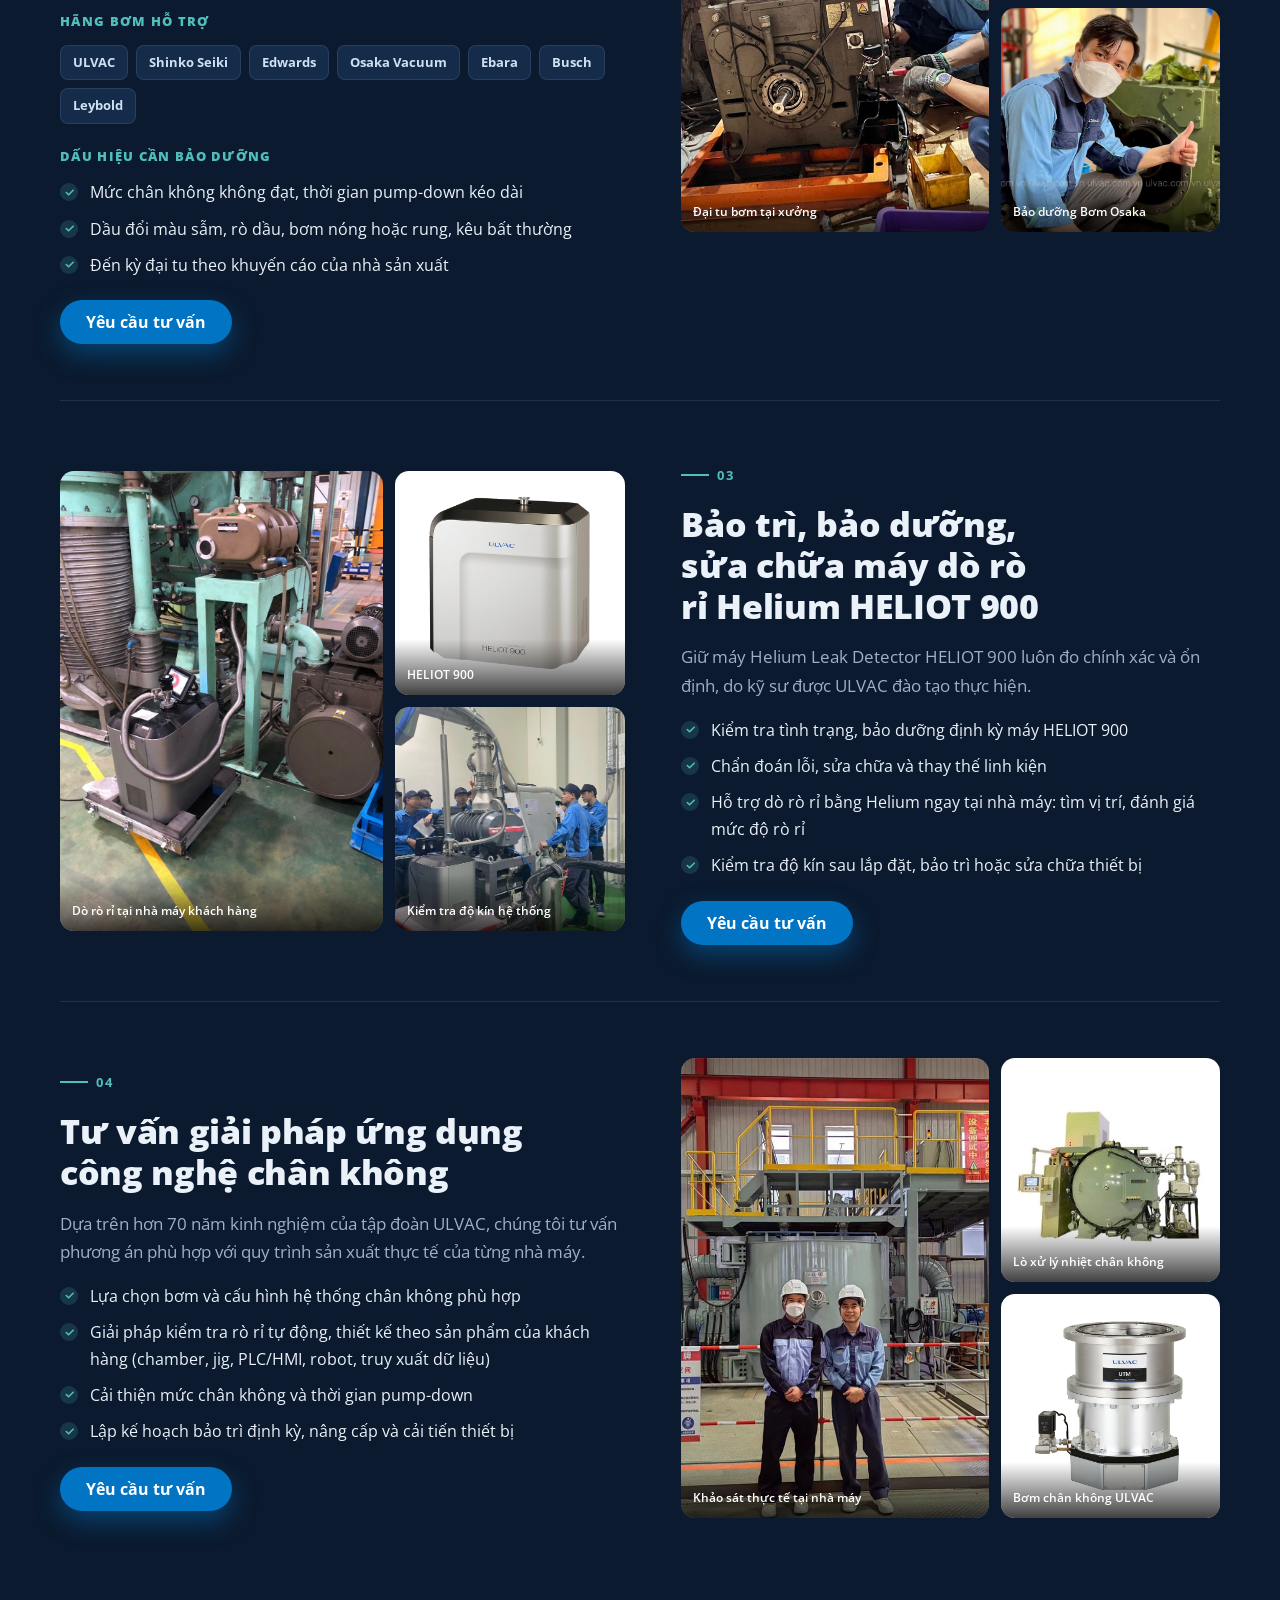
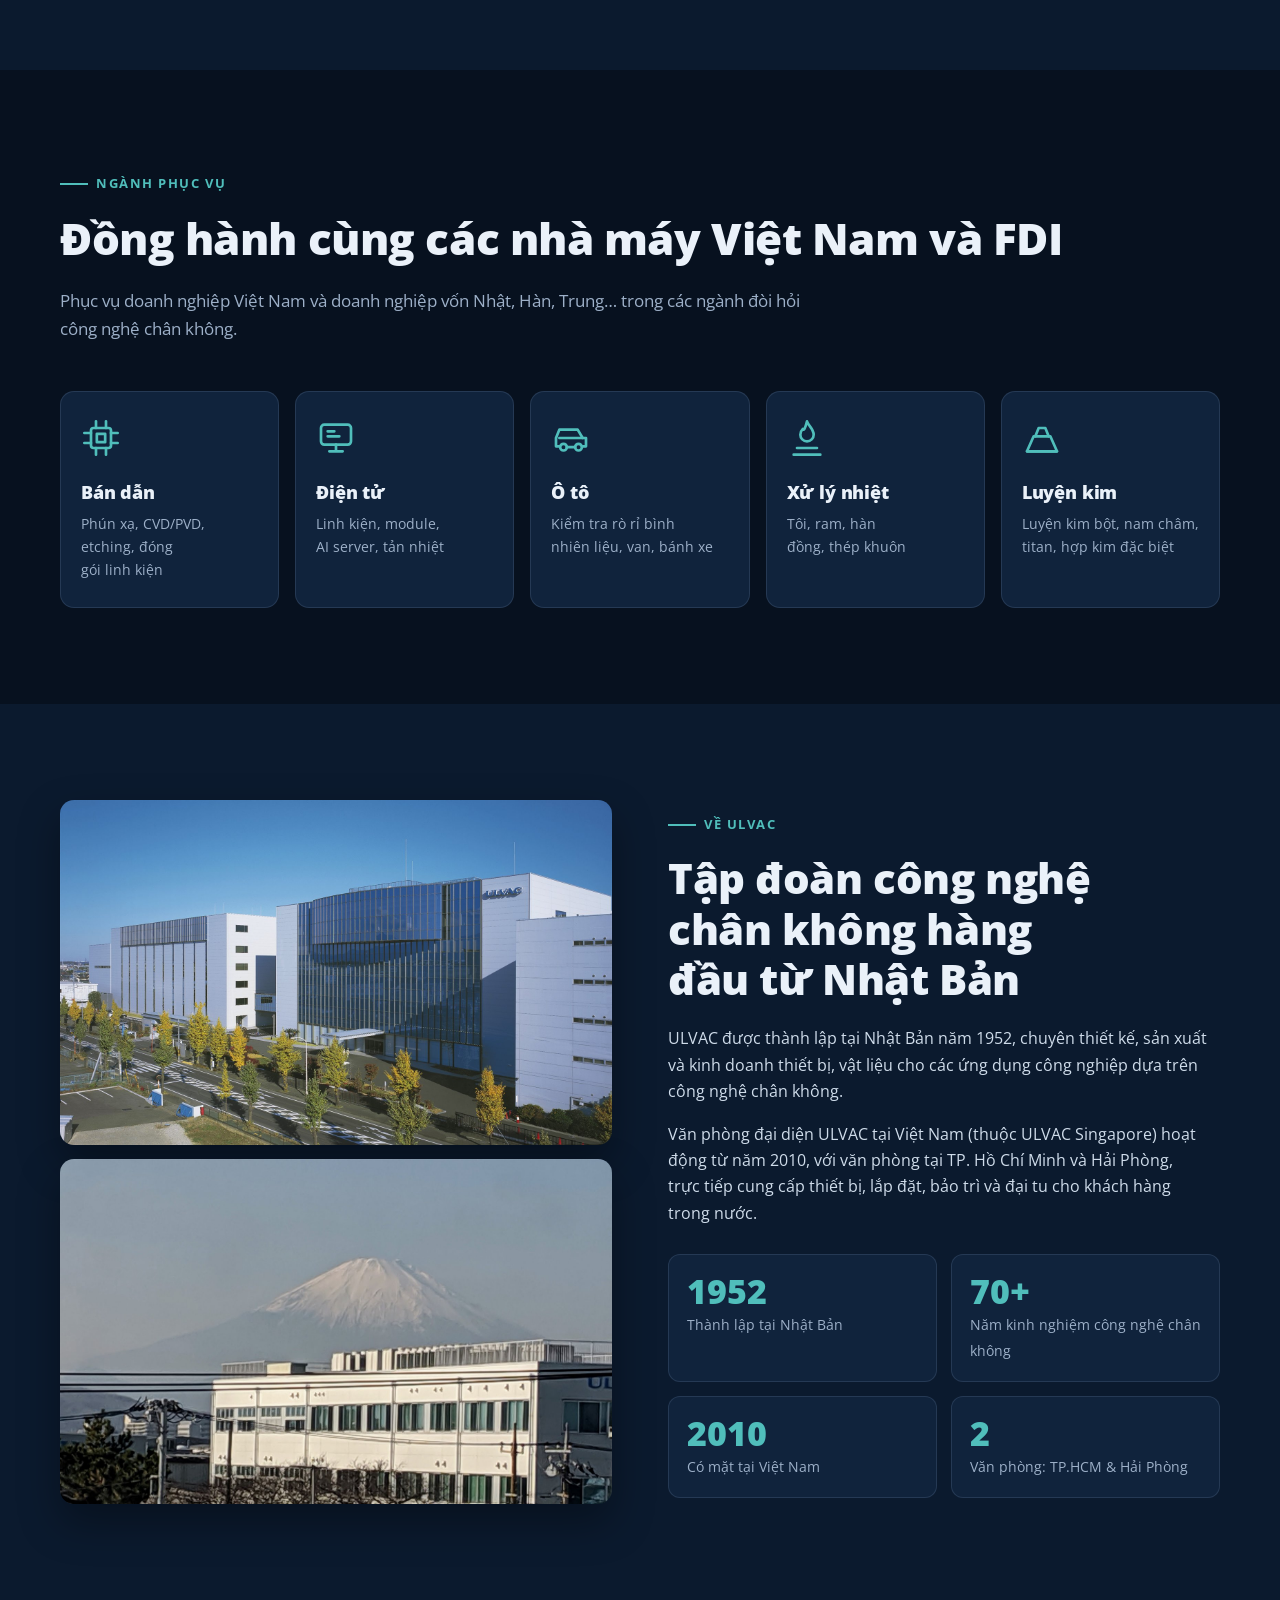
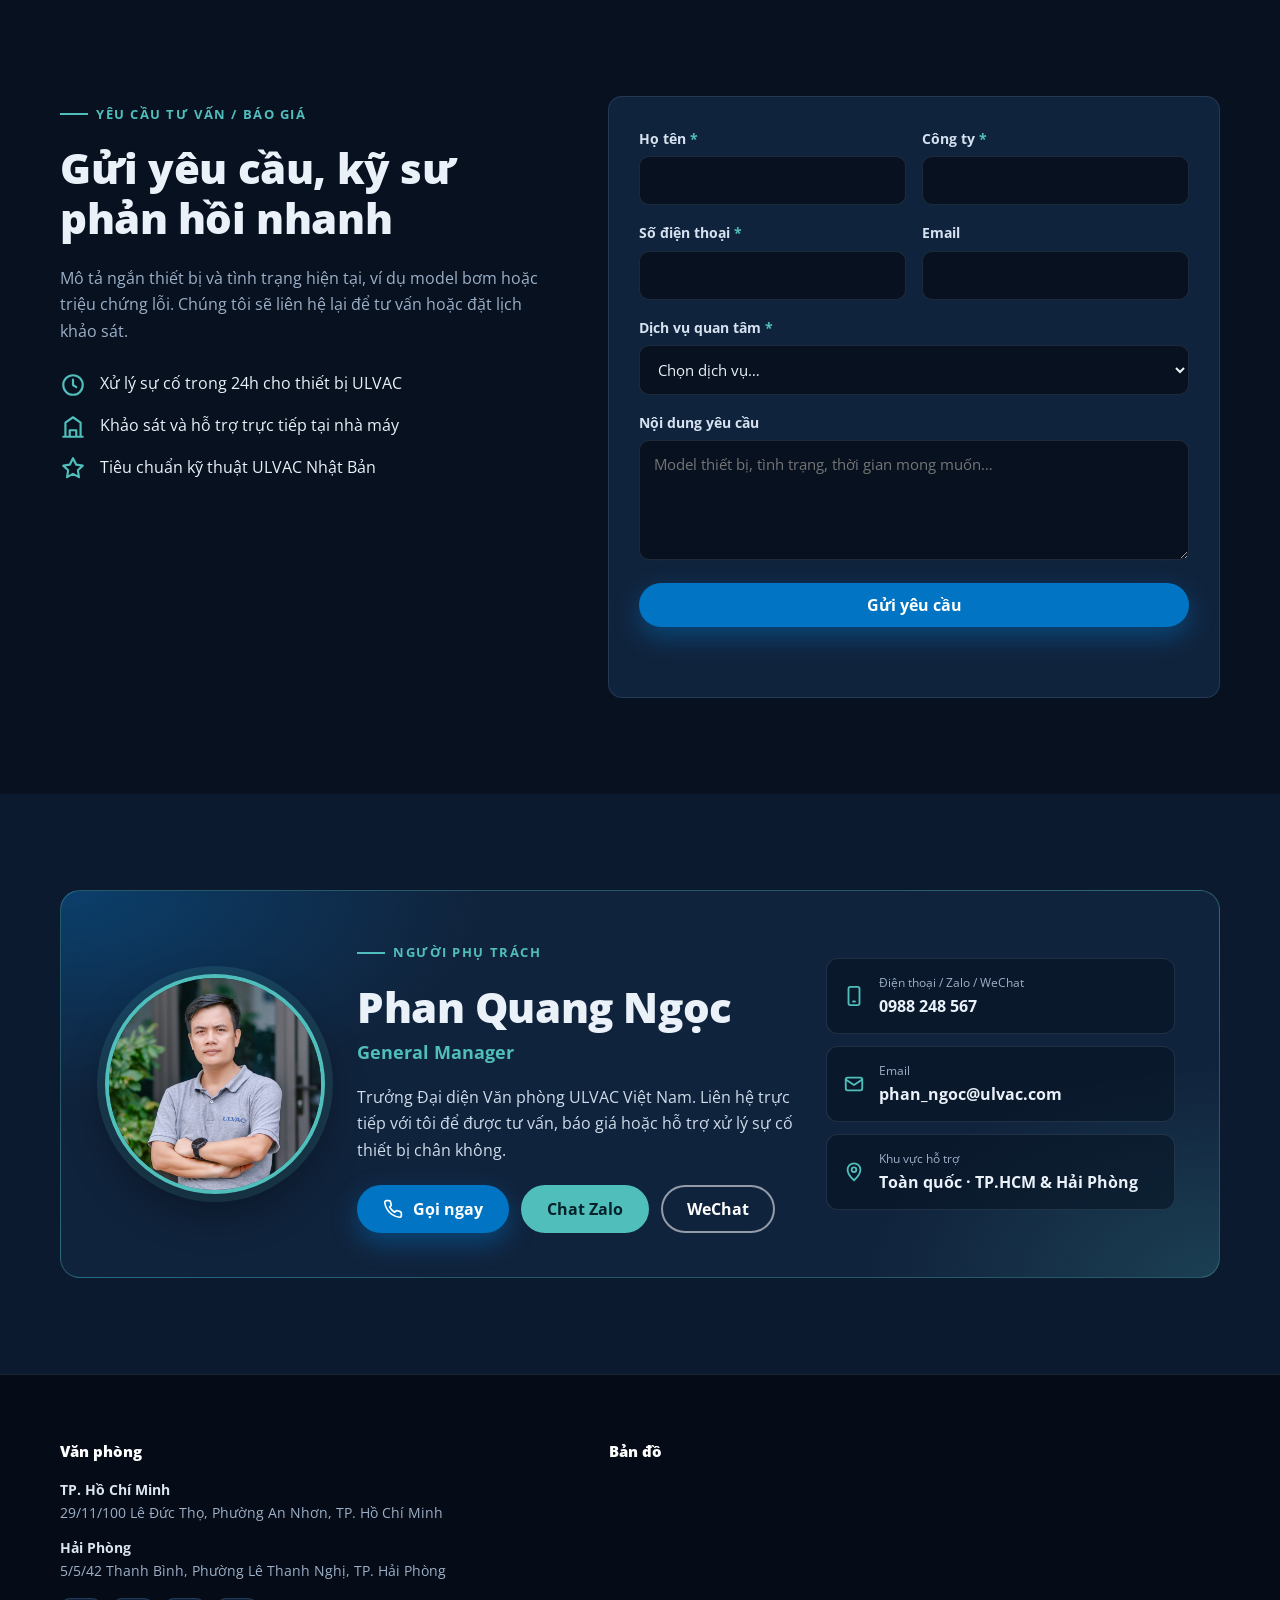
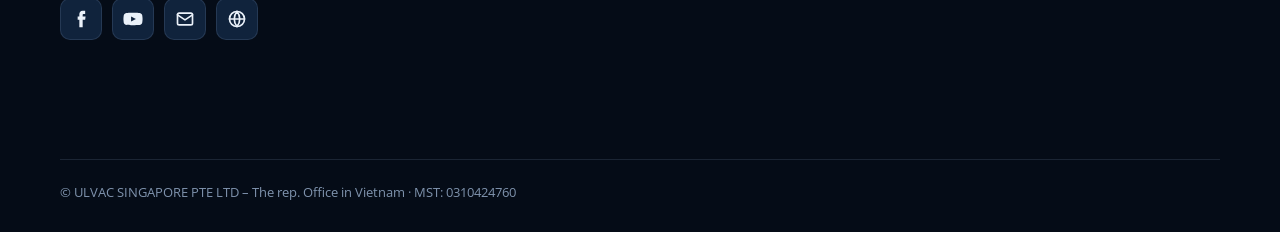
==== commit fd8b72e6: "update" ====
--- a/index.html
+++ b/index.html
@@ -13,7 +13,7 @@
   <link rel="preconnect" href="https://fonts.googleapis.com">
   <link rel="preconnect" href="https://fonts.gstatic.com" crossorigin>
   <link href="https://fonts.googleapis.com/css2?family=Open+Sans:wght@400;600;700;800&display=swap" rel="stylesheet">
-  <link rel="stylesheet" href="styles.css?v=20261116e">
+  <link rel="stylesheet" href="styles.css?v=20261117a">
 </head>
 <body>
 
@@ -57,6 +57,10 @@
         <span data-i18n="hero.cta">Liên hệ ngay</span>
       </a>
       <a class="btn btn-ghost" href="#dich-vu" data-i18n="hero.cta2">Xem dịch vụ</a>
+      <a class="btn btn-ghost btn-play" id="introLink" href="intro.html">
+        <svg viewBox="0 0 24 24" fill="currentColor" aria-hidden="true"><path d="M8 5.5v13a1 1 0 0 0 1.5.86l10.5-6.5a1 1 0 0 0 0-1.72L9.5 4.64A1 1 0 0 0 8 5.5z"/></svg>
+        <span data-i18n="hero.cta3">Xem giới thiệu</span>
+      </a>
     </div>
     <div class="hero-badges">
       <span data-i18n="hero.b1">Lắp đặt thiết bị</span>
@@ -417,11 +421,11 @@
   </div>
 </div>
 
-<script src="config.js?v=20261116e"></script>
-<script src="i18n.js?v=20261116e"></script>
-<script src="i18n-en.js?v=20261116e"></script>
-<script src="i18n-ko.js?v=20261116e"></script>
-<script src="i18n-ja.js?v=20261116e"></script>
-<script src="script.js?v=20261116e"></script>
+<script src="config.js?v=20261117a"></script>
+<script src="i18n.js?v=20261117a"></script>
+<script src="i18n-en.js?v=20261117a"></script>
+<script src="i18n-ko.js?v=20261117a"></script>
+<script src="i18n-ja.js?v=20261117a"></script>
+<script src="script.js?v=20261117a"></script>
 </body>
 </html>
--- a/styles.css
+++ b/styles.css
@@ -406,4 +406,6 @@
 .about-photos figure { position: relative; margin: 0; border-radius: var(--radius); overflow: hidden; box-shadow: var(--shadow); aspect-ratio: 16 / 10; }
 .about-photos img { width: 100%; height: 100%; object-fit: cover; transition: transform .6s ease; }
 .about-photos figure:hover img { transform: scale(1.04); }
-.about-photos figcaption { position: absolute; left: 0; right: 0; bottom: 0; padding: 26px 14px 10px; font-size: 13px; font-weight: 700; color: #fff; background: linear-gradient(transparent, rgba(0,0,0,.75)); }+.about-photos figcaption { position: absolute; left: 0; right: 0; bottom: 0; padding: 26px 14px 10px; font-size: 13px; font-weight: 700; color: #fff; background: linear-gradient(transparent, rgba(0,0,0,.75)); }
+/* Nút xem trang giới thiệu cinematic */
+.btn-play svg { width: 16px; height: 16px; }
